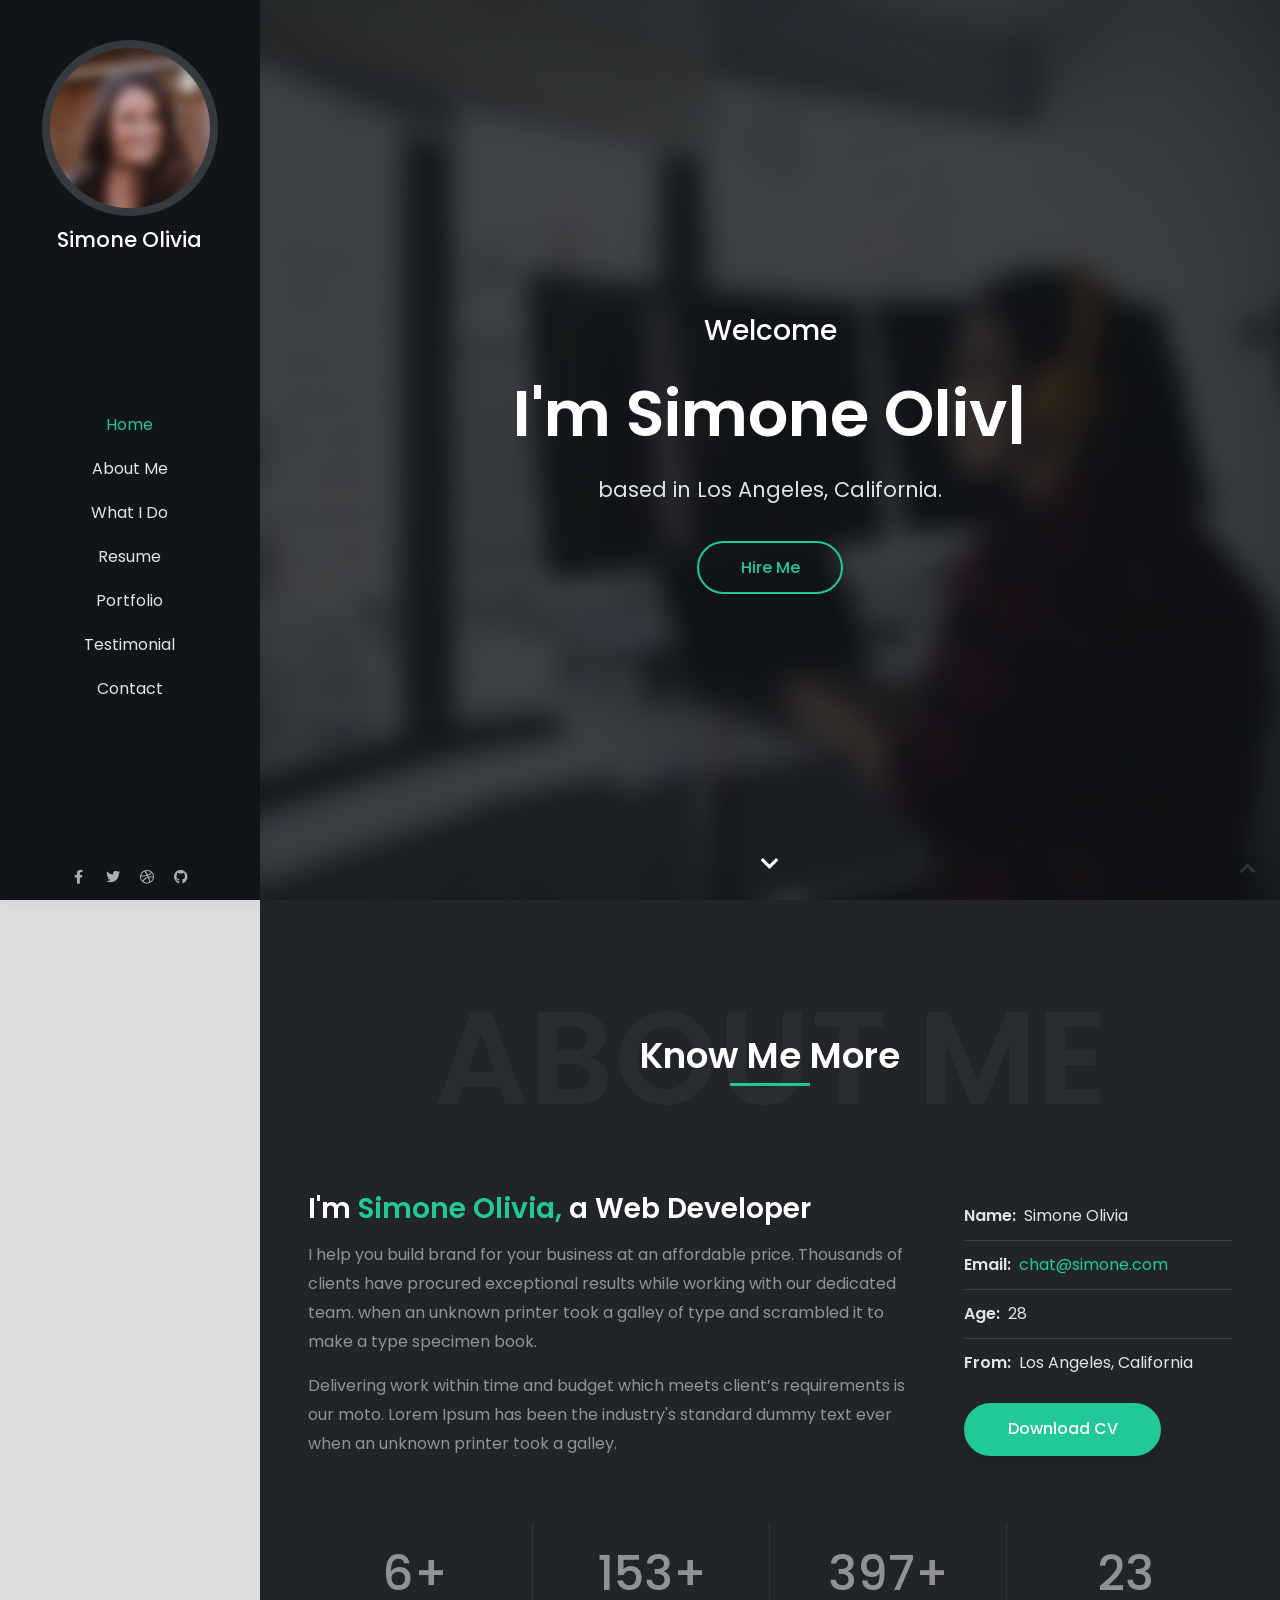
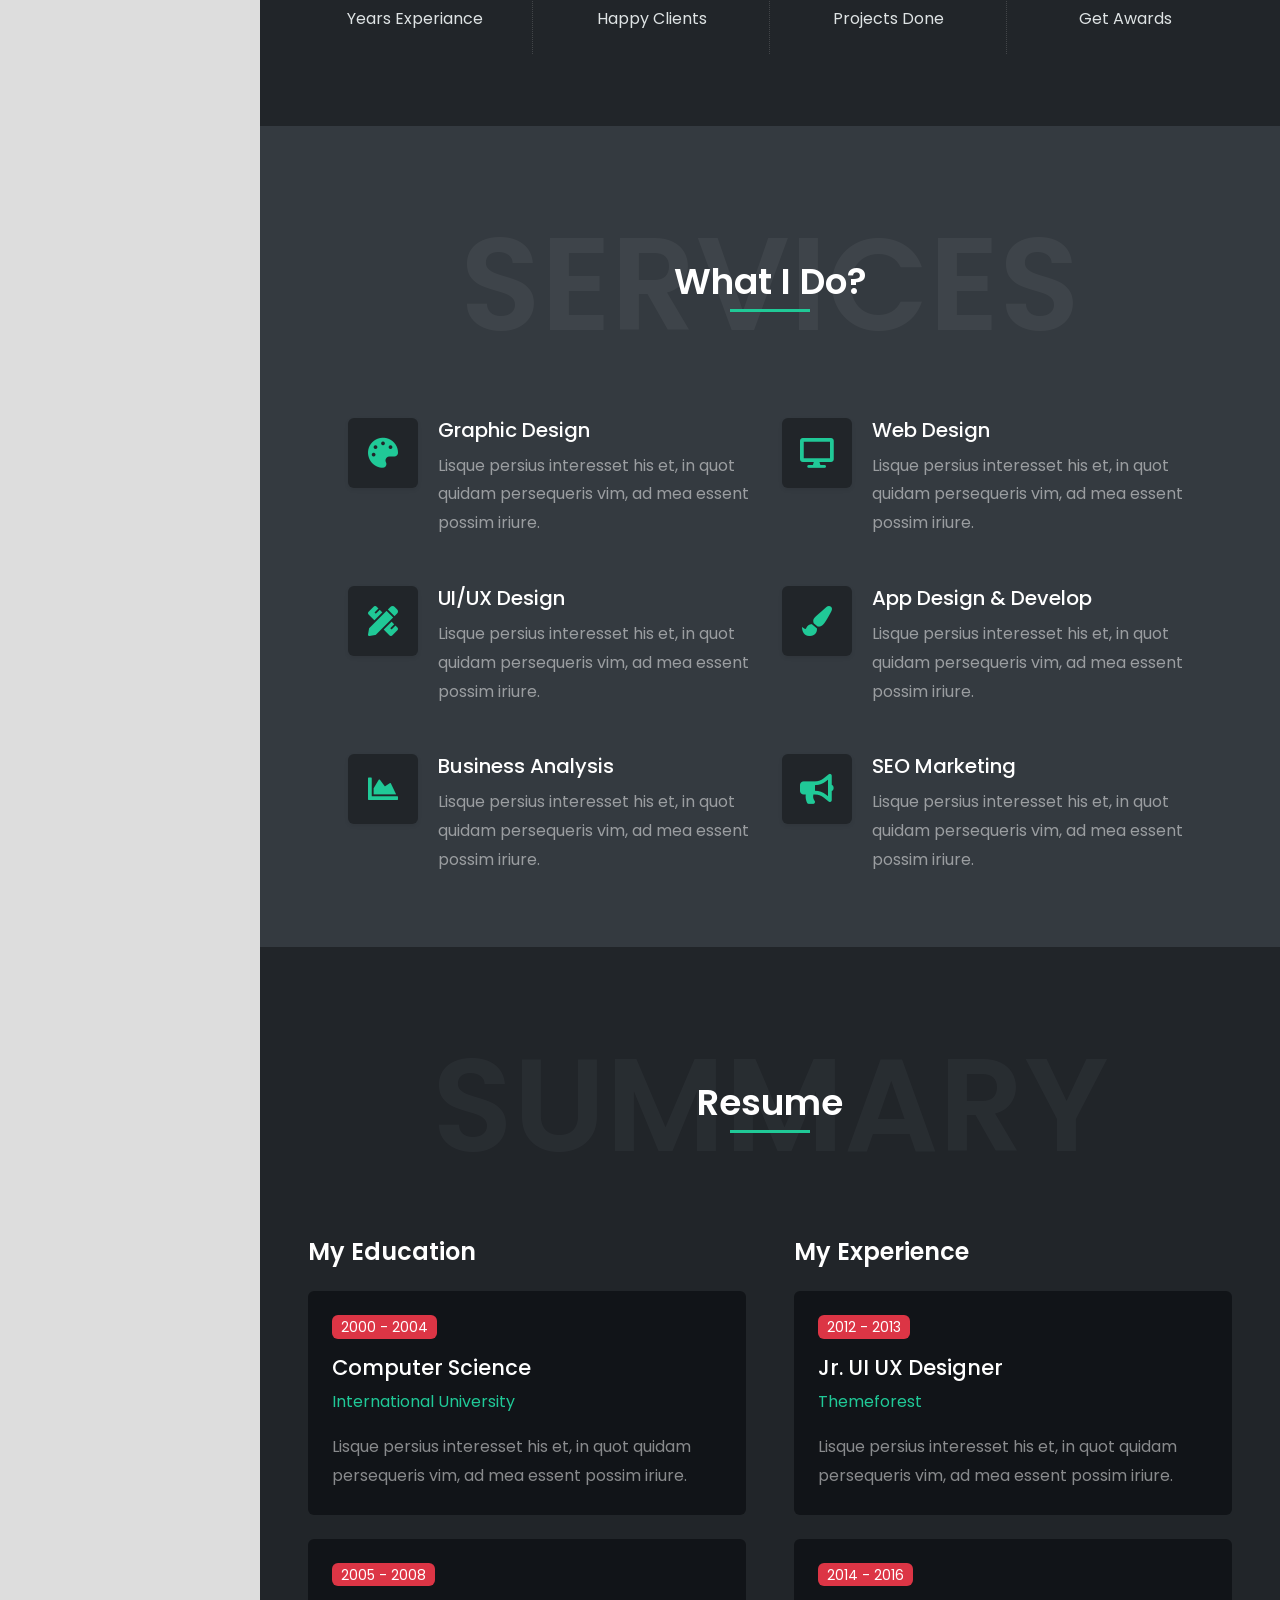
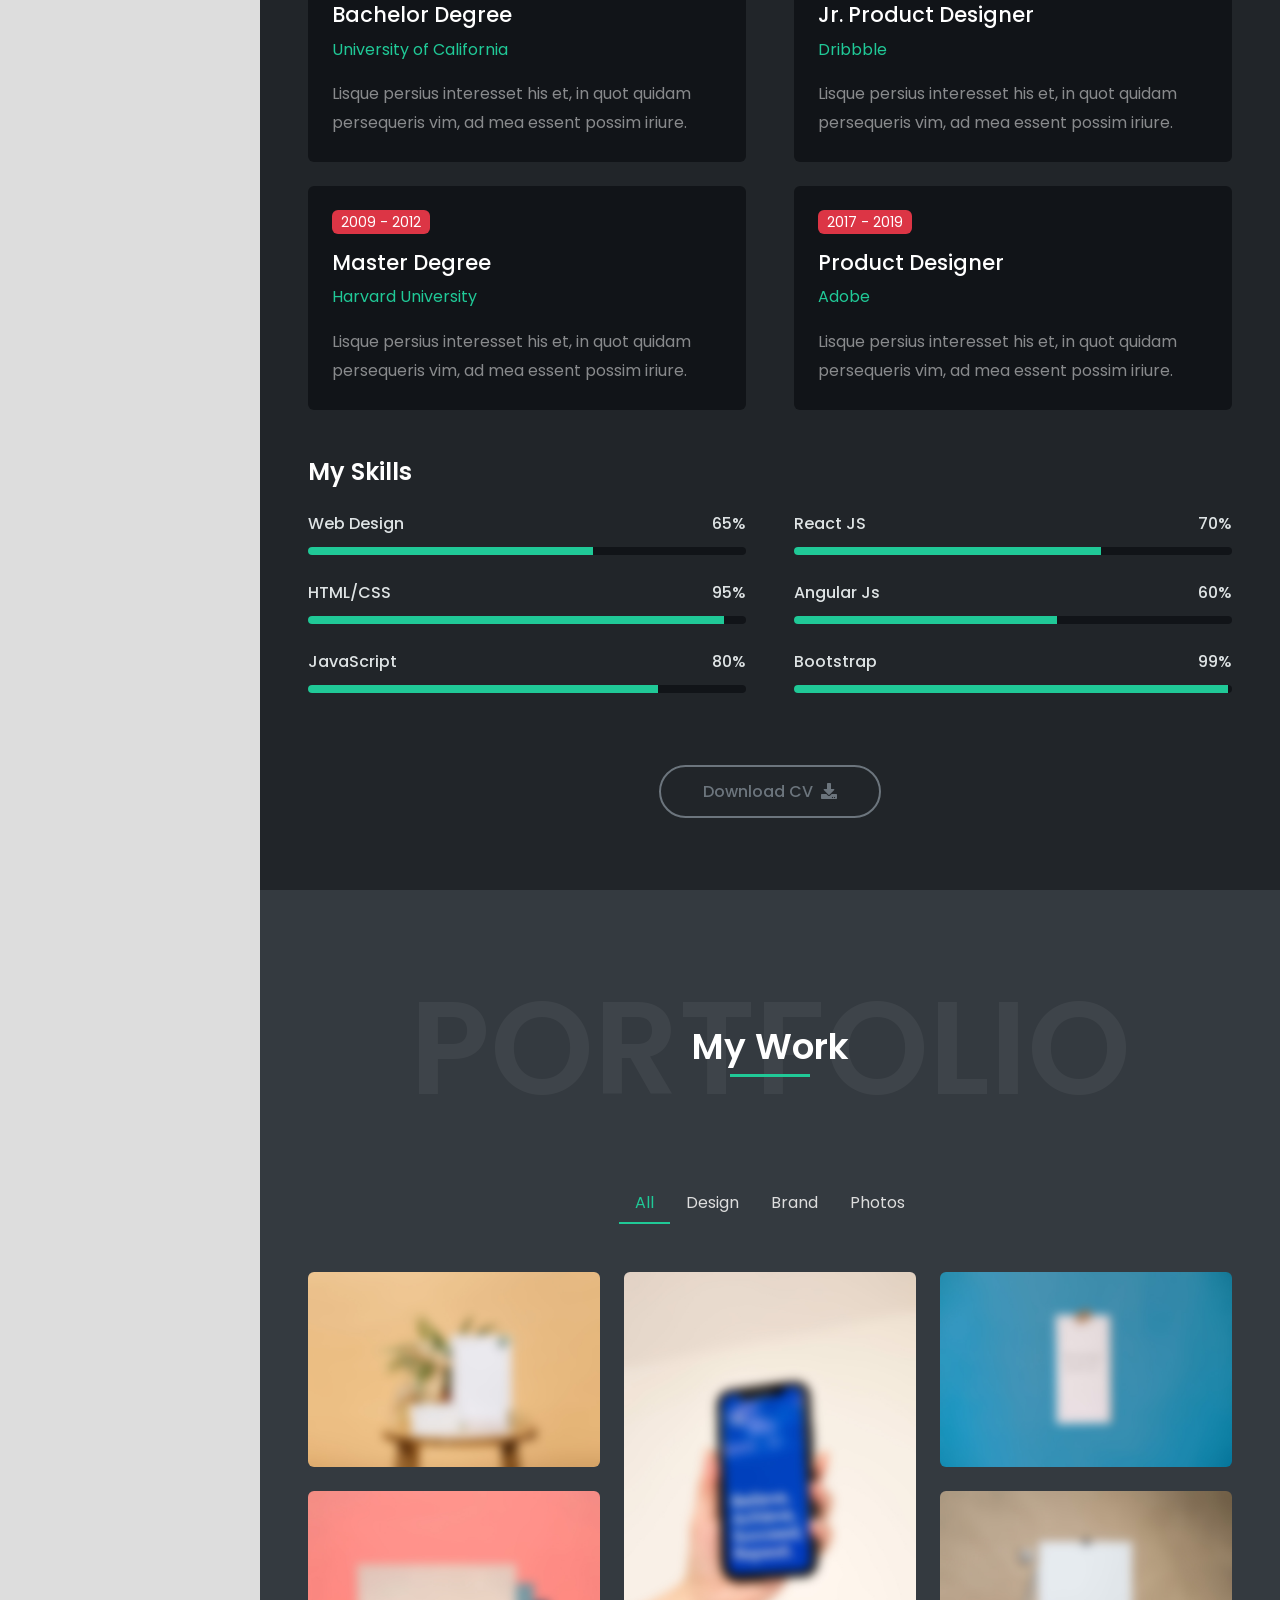
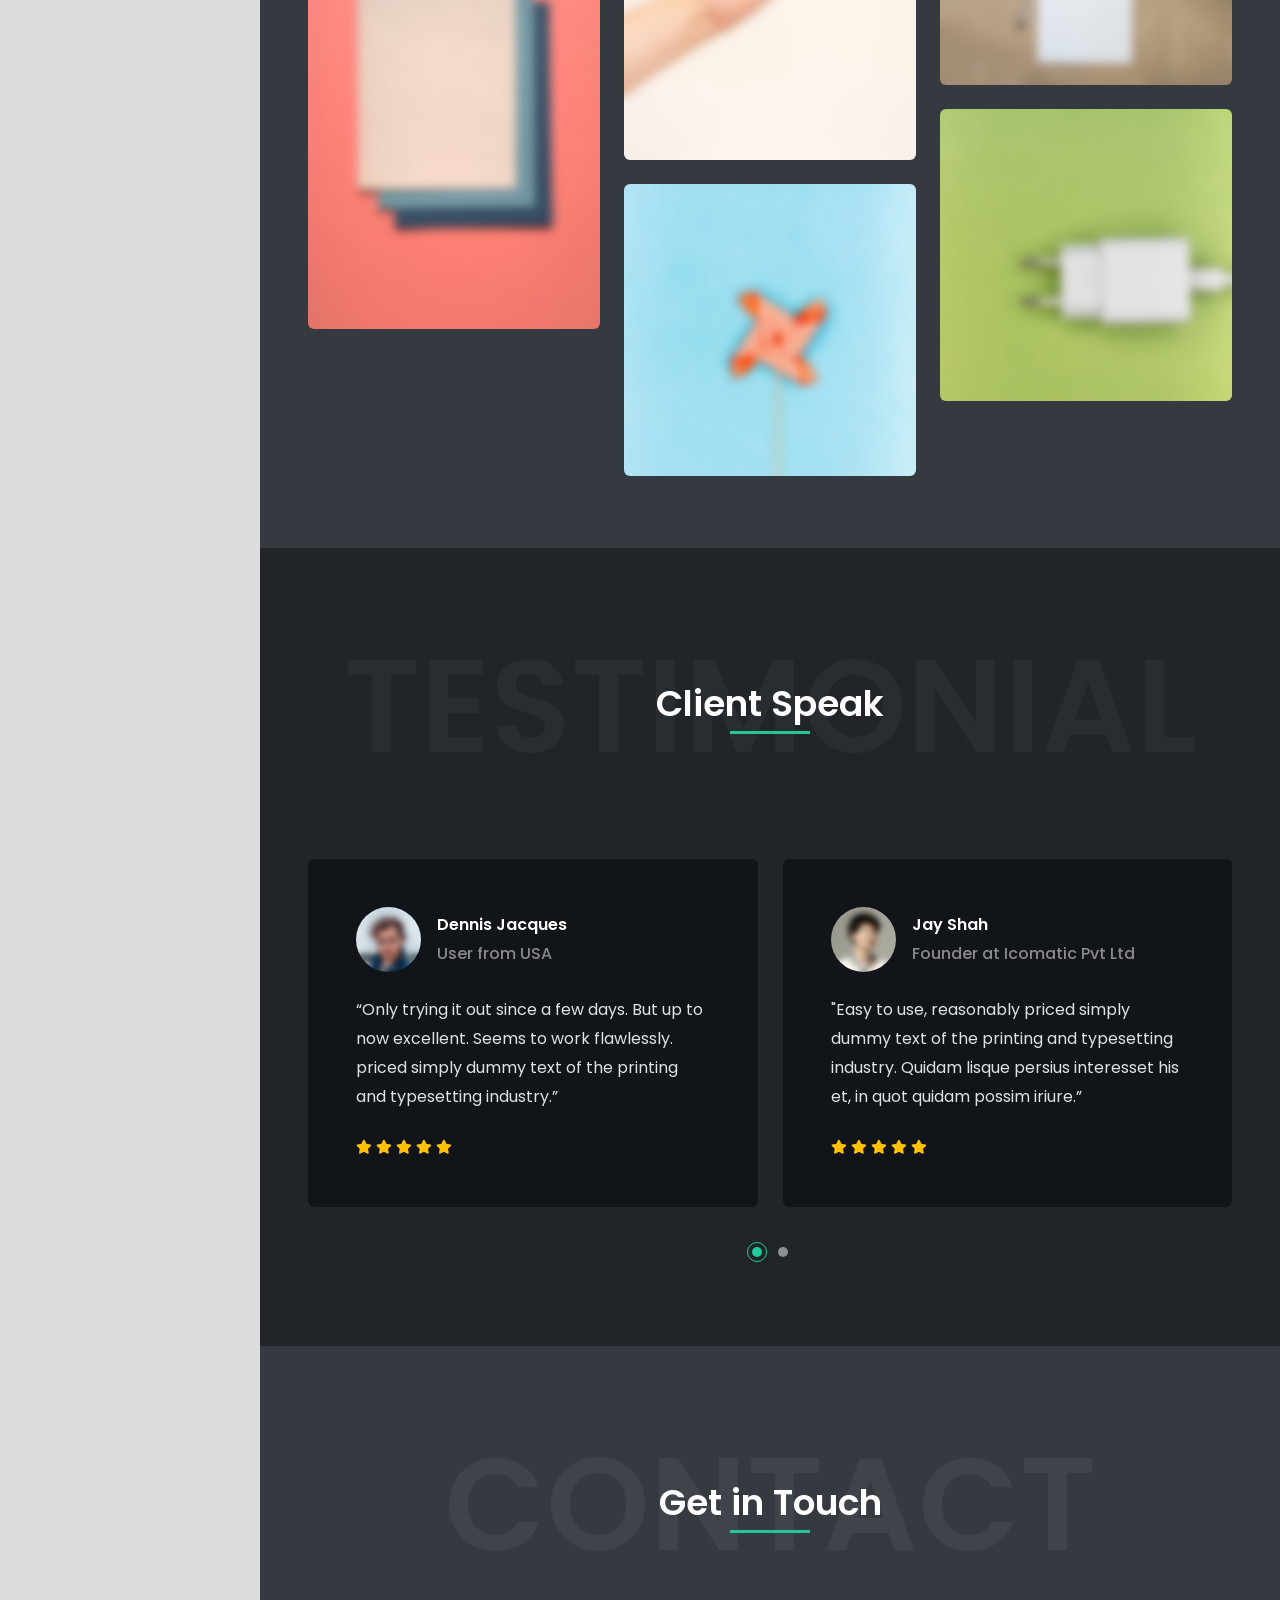
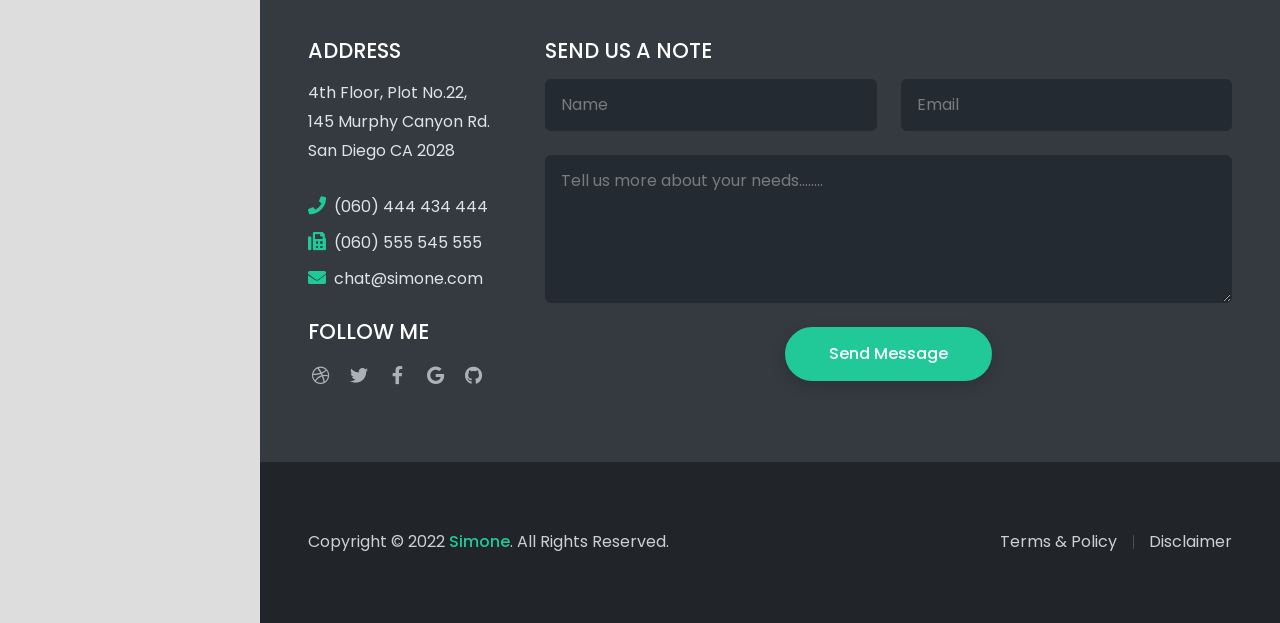
==== index-dark.html @ 9c6137fb "changed to different template" ====
<!DOCTYPE html>
<html lang="en">
<head>
<meta charset="UTF-8" />
<meta http-equiv="X-UA-Compatible" content="IE=edge">
<meta name="viewport" content="width=device-width, initial-scale=1">
<link href="images/favicon.png" rel="icon" />
<title>Simone - Personal Portfolio Template</title>
<meta name="description" content="Simone is responsive bootstrap 5 one page personal portfolio html template.">
<meta name="author" content="harnishdesign.net">

<!-- Web Fonts -->
<link href="https://fonts.googleapis.com/css2?family=Poppins:ital,wght@0,100;0,200;0,300;0,400;0,500;0,600;0,700;0,800;0,900;1,100;1,200;1,300;1,400;1,500;1,600;1,700;1,800;1,900&display=swap" rel="stylesheet">

<!-- Stylesheet
============================== -->
<!-- Bootstrap -->
<link rel="stylesheet" type="text/css" href="vendor/bootstrap/css/bootstrap.min.css" />
<!-- Font Awesome Icon -->
<link rel="stylesheet" type="text/css" href="vendor/font-awesome/css/all.min.css" />
<!-- Owl Carousel -->
<link rel="stylesheet" type="text/css" href="vendor/owl.carousel/assets/owl.carousel.min.css" />
<!-- Magnific Popup -->
<link rel="stylesheet" type="text/css" href="vendor/magnific-popup/magnific-popup.min.css" />
<!-- Custom Stylesheet -->
<link rel="stylesheet" type="text/css" href="css/stylesheet.css" />
</head>

<body class="side-header" data-bs-spy="scroll" data-bs-target="#header-nav" data-bs-offset="1">

<!-- Preloader -->
<div class="preloader preloader-dark">
  <div class="lds-ellipsis">
    <div></div>
    <div></div>
    <div></div>
    <div></div>
  </div>
</div>
<!-- Preloader End --> 

<!-- Document Wrapper   
=============================== -->
<div id="main-wrapper"> 
  <!-- Header
  ============================ -->
  <header id="header" class="sticky-top"> 
    <!-- Navbar -->
    <nav class="primary-menu navbar navbar-expand-lg navbar-dark bg-dark border-bottom-0">
      <div class="container-fluid position-relative h-100 flex-lg-column ps-3 px-lg-3 pt-lg-3 pb-lg-2"> 
        
        <!-- Logo --> 
        <a href="index.html" class="mb-lg-auto mt-lg-4">
			<span class="bg-dark-2 rounded-pill p-2 mb-lg-1 d-none d-lg-inline-block">
				<img class="img-fluid rounded-pill d-block" src="images/profile.jpg" title="I'm Simone" alt="">
			</span>
			<h1 class="text-5 text-white text-center mb-0 d-lg-block">Simone Olivia</h1>
        </a> 
        <!-- Logo End -->
        
        <div id="header-nav" class="collapse navbar-collapse w-100 my-lg-auto">
          <ul class="navbar-nav text-lg-center my-lg-auto py-lg-3">
            <li class="nav-item"><a class="nav-link smooth-scroll active" href="#home">Home</a></li>
            <li class="nav-item"><a class="nav-link smooth-scroll" href="#about">About Me</a></li>
            <li class="nav-item"><a class="nav-link smooth-scroll" href="#services">What I Do</a></li>
            <li class="nav-item"><a class="nav-link smooth-scroll" href="#resume">Resume</a></li>
            <li class="nav-item"><a class="nav-link smooth-scroll" href="#portfolio">Portfolio</a></li>
            <li class="nav-item"><a class="nav-link smooth-scroll" href="#testimonial">Testimonial</a></li>
            <li class="nav-item"><a class="nav-link smooth-scroll" href="#contact">Contact</a></li>
          </ul>
        </div>
        <ul class="social-icons social-icons-muted social-icons-sm mt-lg-auto ms-auto ms-lg-0 d-flex">
          <li class="social-icons-facebook"><a data-bs-toggle="tooltip" title="Facebook" href="http://www.facebook.com/" target="_blank"><i class="fab fa-facebook-f"></i></a></li>
          <li class="social-icons-twitter"><a data-bs-toggle="tooltip" title="Twitter" href="http://www.twitter.com/" target="_blank"><i class="fab fa-twitter"></i></a></li>
          <li class="social-icons-dribbble"><a data-bs-toggle="tooltip" title="Dribbble" data-bs-placement="top" href="http://www.dribbble.com/" target="_blank"><i class="fab fa-dribbble"></i></a></li>
          <li class="social-icons-github"><a data-bs-toggle="tooltip" title="GitHub" data-bs-placement="top" href="http://www.google.com/" target="_blank" ><i class="fab fa-github"></i></a></li>
        </ul>
        <button class="navbar-toggler" type="button" data-bs-toggle="collapse" data-bs-target="#header-nav"><span></span><span></span><span></span></button>
      </div>
    </nav>
    <!-- Navbar End --> 
  </header>
  <!-- Header End --> 
		
  <!-- Content
  ============================================= -->
  <div id="content" role="main"> 
    
    <!-- Intro
    ============================================= -->
    <section id="home">
      <div class="hero-wrap">
        <div class="hero-mask opacity-8 bg-dark"></div>
        <div class="hero-bg parallax" style="background-image:url('images/intro-bg.jpg');"></div>
        <div class="hero-content section d-flex min-vh-100">
          <div class="container my-auto">
            <div class="row">
              <div class="col-12 text-center">
                <div class="typed-strings">
                  <p>I'm Simone Olivia</p>
                  <p>I'm a Freelancer.</p>
                  <p>I'm a Photographer.</p>
                  <p>I'm a Designer.</p>
                </div>
                <p class="text-7 fw-500 text-white mb-2 mb-md-3">Welcome</p>
                <h2 class="text-16 fw-600 text-white mb-2 mb-md-3"><span class="typed"></span></h2>
                <p class="text-5 text-light mb-4">based in Los Angeles, California.</p>
				<a href="#contact" class="btn btn-outline-primary rounded-pill shadow-none smooth-scroll mt-2">Hire Me</a>
              </div>
            </div>
          </div>
          <a href="#about" class="scroll-down-arrow text-white smooth-scroll"><span class="animated"><i class="fa fa-chevron-down"></i></span></a> </div>
      </div>
    </section>
    <!-- Intro end --> 
    
    <!-- About
    ============================================= -->
    <section id="about" class="section bg-dark-1">
      <div class="container px-lg-5"> 
        <!-- Heading -->
        <div class="position-relative d-flex text-center mb-5">
          <h2 class="text-24 text-muted opacity-1 text-uppercase fw-600 w-100 mb-0">About Me</h2>
          <p class="text-9 text-white fw-600 position-absolute w-100 align-self-center lh-base mb-0">Know Me More<span class="heading-separator-line border-bottom border-3 border-primary d-block mx-auto"></span> </p>
        </div>
        <!-- Heading end-->
        
        <div class="row gy-5">
          <div class="col-lg-7 col-xl-8 text-center text-lg-start">
            <h2 class="text-7 text-white fw-600 mb-3">I'm <span class="text-primary">Simone Olivia,</span> a Web Developer</h2>
            <p class="text-white-50">I help you build brand for your business at an affordable price. Thousands of clients have procured exceptional results while working with our dedicated team. when an unknown printer took a galley of type and scrambled it to make a type specimen book.</p>
            <p class="text-white-50">Delivering work within time and budget which meets client’s requirements is our moto. Lorem Ipsum has been the industry's standard dummy text ever when an unknown printer took a galley.</p>
          </div>
          <div class="col-lg-5 col-xl-4">
            <div class="ps-lg-4">
              <ul class="list-style-2 list-style-light text-light">
                <li><span class="fw-600 me-2">Name:</span>Simone Olivia</li>
                <li><span class="fw-600 me-2">Email:</span><a href="mailto:chat@simone.com">chat@simone.com</a></li>
                <li><span class="fw-600 me-2">Age:</span>28</li>
                <li class="border-0"><span class="fw-600 me-2">From:</span>Los Angeles, California</li>
              </ul>
              <a href="#" class="btn btn-primary rounded-pill">Download CV</a> </div>
          </div>
        </div>
        <div class="brands-grid separator-border separator-border-light mt-5">
          <div class="row">
            <div class="col-6 col-md-3">
              <div class="featured-box text-center">
                <h4 class="text-12 text-white-50 mb-0"><span class="counter" data-from="0" data-to="10">10</span>+</h4>
                <p class="text-light mb-0">Years Experiance</p>
              </div>
            </div>
            <div class="col-6 col-md-3">
              <div class="featured-box text-center">
                <h4 class="text-12 text-white-50 mb-0"><span class="counter" data-from="0" data-to="250">250</span>+</h4>
                <p class="text-light mb-0">Happy Clients</p>
              </div>
            </div>
            <div class="col-6 col-md-3">
              <div class="featured-box text-center">
                <h4 class="text-12 text-white-50 mb-0"><span class="counter" data-from="0" data-to="650">650</span>+</h4>
                <p class="text-light mb-0">Projects Done</p>
              </div>
            </div>
            <div class="col-6 col-md-3">
              <div class="featured-box text-center">
                <h4 class="text-12 text-white-50 mb-0"><span class="counter" data-from="0" data-to="38">20</span></h4>
                <p class="text-light mb-0">Get Awards</p>
              </div>
            </div>
          </div>
        </div>
      </div>
    </section>
    <!-- About end --> 
    
    <!-- Services
    ============================================= -->
    <section id="services" class="section bg-dark-2">
      <div class="container px-lg-5"> 
        <!-- Heading -->
        <div class="position-relative d-flex text-center mb-5">
          <h2 class="text-24 text-white-50 opacity-1 text-uppercase fw-600 w-100 mb-0">Services</h2>
          <p class="text-9 text-white fw-600 position-absolute w-100 align-self-center lh-base mb-0">What I Do?<span class="heading-separator-line border-bottom border-3 border-primary d-block mx-auto"></span> </p>
        </div>
        <!-- Heading end-->
        
        <div class="row">
          <div class="col-lg-11 mx-auto">
            <div class="row">
              <div class="col-md-6">
                <div class="featured-box style-3 mb-5">
                  <div class="featured-box-icon text-primary bg-dark-1 shadow-sm rounded"> <i class="fas fa-palette"></i> </div>
                  <h3 class="text-white">Graphic Design</h3>
                  <p class="text-white-50 mb-0">Lisque persius interesset his et, in quot quidam persequeris vim, ad mea essent possim iriure.</p>
                </div>
              </div>
              <div class="col-md-6">
                <div class="featured-box style-3 mb-5">
                  <div class="featured-box-icon text-primary bg-dark-1 shadow-sm rounded"> <i class="fas fa-desktop"></i></div>
                  <h3 class="text-white">Web Design</h3>
                  <p class="text-white-50 mb-0">Lisque persius interesset his et, in quot quidam persequeris vim, ad mea essent possim iriure.</p>
                </div>
              </div>
              <div class="col-md-6">
                <div class="featured-box style-3 mb-5">
                  <div class="featured-box-icon text-primary bg-dark-1 shadow-sm rounded"> <i class="fas fa-pencil-ruler"></i> </div>
                  <h3 class="text-white">UI/UX Design</h3>
                  <p class="text-white-50 mb-0">Lisque persius interesset his et, in quot quidam persequeris vim, ad mea essent possim iriure.</p>
                </div>
              </div>
              <div class="col-md-6">
                <div class="featured-box style-3 mb-5">
                  <div class="featured-box-icon text-primary bg-dark-1 shadow-sm rounded"> <i class="fas fa-paint-brush"></i> </div>
                  <h3 class="text-white">App Design &amp; Develop</h3>
                  <p class="text-white-50 mb-0">Lisque persius interesset his et, in quot quidam persequeris vim, ad mea essent possim iriure.</p>
                </div>
              </div>
              <div class="col-md-6">
                <div class="featured-box style-3 mb-5 mb-md-0">
                  <div class="featured-box-icon text-primary bg-dark-1 shadow-sm rounded"> <i class="fas fa-chart-area"></i> </div>
                  <h3 class="text-white">Business Analysis</h3>
                  <p class="text-white-50 mb-0">Lisque persius interesset his et, in quot quidam persequeris vim, ad mea essent possim iriure.</p>
                </div>
              </div>
              <div class="col-md-6">
                <div class="featured-box style-3 mb-0">
                  <div class="featured-box-icon text-primary bg-dark-1 shadow-sm rounded"> <i class="fas fa-bullhorn"></i> </div>
                  <h3 class="text-white">SEO Marketing</h3>
                  <p class="text-white-50 mb-0">Lisque persius interesset his et, in quot quidam persequeris vim, ad mea essent possim iriure.</p>
                </div>
              </div>
            </div>
          </div>
        </div>
      </div>
    </section>
    <!-- Services end --> 
    
    <!-- Resume
    ============================================= -->
    <section id="resume" class="section bg-dark-1">
      <div class="container px-lg-5"> 
        <!-- Heading -->
        <div class="position-relative d-flex text-center mb-5">
          <h2 class="text-24 text-muted opacity-1 text-uppercase fw-600 w-100 mb-0">Summary</h2>
          <p class="text-9 text-white fw-600 position-absolute w-100 align-self-center lh-base mb-0">Resume<span class="heading-separator-line border-bottom border-3 border-primary d-block mx-auto"></span> </p>
        </div>
        <!-- Heading end-->
        
        <div class="row gx-5"> 
          <!-- My Education -->
          <div class="col-md-6">
            <h2 class="text-6 text-white fw-600 mb-4">My Education</h2>
            <div class="bg-dark rounded p-4 mb-4">
              <p class="badge bg-danger text-2 fw-400">2000 - 2004</p>
              <h3 class="text-5 text-white">Computer Science</h3>
              <p class="text-primary">International University</p>
              <p class="text-white-50 mb-0">Lisque persius interesset his et, in quot quidam persequeris vim, ad mea essent possim iriure.</p>
            </div>
            <div class="bg-dark rounded p-4 mb-4">
              <p class="badge bg-danger text-2 fw-400">2005 - 2008</p>
              <h3 class="text-5 text-white">Bachelor Degree</h3>
              <p class="text-primary">University of California</p>
              <p class="text-white-50 mb-0">Lisque persius interesset his et, in quot quidam persequeris vim, ad mea essent possim iriure.</p>
            </div>
            <div class="bg-dark rounded p-4 mb-4">
              <p class="badge bg-danger text-2 fw-400">2009 - 2012</p>
              <h3 class="text-5 text-white">Master Degree</h3>
              <p class="text-primary">Harvard University</p>
              <p class="text-white-50 mb-0">Lisque persius interesset his et, in quot quidam persequeris vim, ad mea essent possim iriure.</p>
            </div>
          </div>
          
          <!-- My Experience -->
          <div class="col-md-6">
            <h2 class="text-6 text-white fw-600 mb-4">My Experience</h2>
            <div class="bg-dark rounded p-4 mb-4">
              <p class="badge bg-danger text-2 fw-400">2012 - 2013</p>
              <h3 class="text-5 text-white">Jr. UI UX Designer</h3>
              <p class="text-primary">Themeforest</p>
              <p class="text-white-50 mb-0">Lisque persius interesset his et, in quot quidam persequeris vim, ad mea essent possim iriure.</p>
            </div>
            <div class="bg-dark rounded p-4 mb-4">
              <p class="badge bg-danger text-2 fw-400">2014 - 2016</p>
              <h3 class="text-5 text-white">Jr. Product Designer</h3>
              <p class="text-primary">Dribbble</p>
              <p class="text-white-50 mb-0">Lisque persius interesset his et, in quot quidam persequeris vim, ad mea essent possim iriure.</p>
            </div>
            <div class="bg-dark rounded p-4 mb-4">
              <p class="badge bg-danger text-2 fw-400">2017 - 2019</p>
              <h3 class="text-5 text-white">Product Designer</h3>
              <p class="text-primary">Adobe</p>
              <p class="text-white-50 mb-0">Lisque persius interesset his et, in quot quidam persequeris vim, ad mea essent possim iriure.</p>
            </div>
          </div>
        </div>
        <!-- My Skills -->
		<h2 class="text-6 text-white fw-600 mt-4 mb-4">My Skills</h2>
        <div class="row gx-5">
          <div class="col-md-6">
            <p class="text-light fw-500 text-start mb-2">Web Design <span class="float-end">65%</span></p>
            <div class="progress progress-sm bg-dark mb-4">
              <div class="progress-bar" role="progressbar" style="width: 65%" aria-valuenow="65" aria-valuemin="0" aria-valuemax="100"></div>
            </div>
            <p class="text-light fw-500 text-start mb-2">HTML/CSS <span class="float-end">95%</span></p>
            <div class="progress progress-sm bg-dark mb-4">
              <div class="progress-bar" role="progressbar" style="width: 95%" aria-valuenow="95" aria-valuemin="0" aria-valuemax="100"></div>
            </div>
            <p class="text-light fw-500 text-start mb-2">JavaScript <span class="float-end">80%</span></p>
            <div class="progress progress-sm bg-dark mb-4">
              <div class="progress-bar" role="progressbar" style="width: 80%" aria-valuenow="80" aria-valuemin="0" aria-valuemax="100"></div>
            </div>
          </div>
          <div class="col-md-6">
            <p class="text-light fw-500 text-start mb-2">React JS <span class="float-end">70%</span></p>
            <div class="progress progress-sm bg-dark mb-4">
              <div class="progress-bar" role="progressbar" style="width: 70%" aria-valuenow="70" aria-valuemin="0" aria-valuemax="100"></div>
            </div>
            <p class="text-light fw-500 text-start mb-2">Angular Js <span class="float-end">60%</span></p>
            <div class="progress progress-sm bg-dark mb-4">
              <div class="progress-bar" role="progressbar" style="width: 60%" aria-valuenow="60" aria-valuemin="0" aria-valuemax="100"></div>
            </div>
            <p class="text-light fw-500 text-start mb-2">Bootstrap <span class="float-end">99%</span></p>
            <div class="progress progress-sm bg-dark mb-4">
              <div class="progress-bar" role="progressbar" style="width: 99%" aria-valuenow="99" aria-valuemin="0" aria-valuemax="100"></div>
            </div>
          </div>
        </div>
        <div class="text-center mt-5"><a href="#" class="btn btn-outline-secondary rounded-pill shadow-none">Download CV <span class="ms-1"><i class="fas fa-download"></i></span></a></div>
      </div>
    </section>
    <!-- Resume end --> 
    
    <!-- Portfolio
    ============================================= -->
    <section id="portfolio" class="section bg-dark-2">
      <div class="container px-lg-5"> 
        <!-- Heading -->
        <div class="position-relative d-flex text-center mb-5">
          <h2 class="text-24 text-white-50 opacity-1 text-uppercase fw-600 w-100 mb-0">Portfolio</h2>
          <p class="text-9 text-white fw-600 position-absolute w-100 align-self-center lh-base mb-0">My Work<span class="heading-separator-line border-bottom border-3 border-primary d-block mx-auto"></span> </p>
        </div>
        <!-- Heading end--> 
        
        <!-- Filter Menu -->
        <ul class="portfolio-menu nav nav-tabs nav-light justify-content-center border-bottom-0 mb-5">
          <li class="nav-item"> <a data-filter="*" class="nav-link active" href="">All</a></li>
          <li class="nav-item"> <a data-filter=".design" href="" class="nav-link">Design</a></li>
          <li class="nav-item"> <a data-filter=".brand" href="" class="nav-link">Brand</a></li>
          <li class="nav-item"> <a data-filter=".photos" href="" class="nav-link">Photos</a></li>
        </ul>
        <!-- Filter Menu end -->
        <div class="portfolio popup-ajax-gallery">
          <div class="row portfolio-filter g-4">
            <div class="col-sm-6 col-lg-4 brand">
              <div class="portfolio-box rounded">
                <div class="portfolio-img rounded"> <img class="img-fluid d-block" src="images/projects/project-1.jpg" alt="">
                  <div class="portfolio-overlay"> <a class="popup-ajax stretched-link" href="ajax/portfolio-ajax-project-dark-1.html"></a>
                    <div class="portfolio-overlay-details">
                      <h5 class="text-white fw-400">Project Title</h5>
                      <span class="text-light">Category</span> </div>
                  </div>
                </div>
              </div>
            </div>
            <div class="col-sm-6 col-lg-4 design">
              <div class="portfolio-box rounded">
                <div class="portfolio-img rounded"> <img class="img-fluid d-block" src="images/projects/project-2.jpg" alt="">
                  <div class="portfolio-overlay"> <a class="popup-ajax stretched-link" href="ajax/portfolio-ajax-project-dark-2.html"></a>
                    <div class="portfolio-overlay-details">
                      <h5 class="text-white fw-400">Project Title</h5>
                      <span class="text-light">Category</span> </div>
                  </div>
                </div>
              </div>
            </div>
            <div class="col-sm-6 col-lg-4 artwork photos">
              <div class="portfolio-box rounded">
                <div class="portfolio-img rounded"> <img class="img-fluid d-block" src="images/projects/project-3.jpg" alt="">
                  <div class="portfolio-overlay"> <a class="popup-ajax stretched-link" href="ajax/portfolio-ajax-project-dark-3.html"></a>
                    <div class="portfolio-overlay-details">
                      <h5 class="text-white fw-400">Project Title</h5>
                      <span class="text-light">Category</span> </div>
                  </div>
                </div>
              </div>
            </div>
            <div class="col-sm-6 col-lg-4 artwork brand photos">
              <div class="portfolio-box rounded">
                <div class="portfolio-img rounded"> <img class="img-fluid d-block" src="images/projects/project-4.jpg" alt="">
                  <div class="portfolio-overlay"> <a class="popup-ajax stretched-link" href="ajax/portfolio-ajax-project-dark-4.html"></a>
                    <div class="portfolio-overlay-details">
                      <h5 class="text-white fw-400">Project Title</h5>
                      <span class="text-light">Category</span> </div>
                  </div>
                </div>
              </div>
            </div>
            <div class="col-sm-6 col-lg-4 design">
              <div class="portfolio-box rounded">
                <div class="portfolio-img rounded"> <img class="img-fluid d-block" src="images/projects/project-5.jpg" alt="">
                  <div class="portfolio-overlay"> <a class="popup-ajax stretched-link" href="ajax/portfolio-ajax-project-dark-5.html"></a>
                    <div class="portfolio-overlay-details">
                      <h5 class="text-white fw-400">Project Title</h5>
                      <span class="text-light">Category</span> </div>
                  </div>
                </div>
              </div>
            </div>
            <div class="col-sm-6 col-lg-4 brand">
              <div class="portfolio-box rounded">
                <div class="portfolio-img rounded"> <img class="img-fluid d-block" src="images/projects/project-6.jpg" alt="">
                  <div class="portfolio-overlay"> <a class="popup-ajax stretched-link" href="ajax/portfolio-ajax-project-dark-6.html"></a>
                    <div class="portfolio-overlay-details">
                      <h5 class="text-white fw-400">Project Title</h5>
                      <span class="text-light">Category</span> </div>
                  </div>
                </div>
              </div>
            </div>
            <div class="col-sm-6 col-lg-4 design photos">
              <div class="portfolio-box rounded">
                <div class="portfolio-img rounded"> <img class="img-fluid d-block" src="images/projects/project-7.jpg" alt="">
                  <div class="portfolio-overlay"> <a class="popup-ajax stretched-link" href="ajax/portfolio-ajax-project-dark-7.html"></a>
                    <div class="portfolio-overlay-details">
                      <h5 class="text-white fw-400">Project Title</h5>
                      <span class="text-light">Category</span> </div>
                  </div>
                </div>
              </div>
            </div>
          </div>
        </div>
      </div>
    </section>
    <!-- Portfolio end --> 
    
    <!-- Testimonial
    ============================================= -->
    <section id="testimonial" class="section bg-dark-1">
      <div class="container px-lg-5"> 
        <!-- Heading -->
        <div class="position-relative d-flex text-center mb-5">
          <h2 class="text-24 text-muted opacity-1 text-uppercase fw-600 w-100 mb-0">Testimonial</h2>
          <p class="text-9 text-white fw-600 position-absolute w-100 align-self-center lh-base mb-0">Client Speak<span class="heading-separator-line border-bottom border-3 border-primary d-block mx-auto"></span> </p>
        </div>
        <!-- Heading end-->
        
        <div class="owl-carousel owl-light owl-theme" data-loop="true" data-nav="false" data-autoplay="false" data-margin="25" data-stagepadding="0" data-slideby="1" data-items-xs="1" data-items-sm="1" data-items-md="1" data-items-lg="2">
          <div class="item">
            <div class="bg-dark rounded p-5">
              <div class="d-flex align-items-center mt-auto mb-4"> <img class="img-fluid rounded-circle d-inline-block w-auto" src="images/testimonial/client-sm-3.jpg" alt="">
                <p class="ms-3 mb-0"><strong class="d-block text-white fw-600">Dennis Jacques</strong> <span class="text-white-50 fw-500">User from USA</span></p>
              </div>
              <p class="text-light mb-4">“Only trying it out since a few days. But up to now excellent. Seems to work flawlessly. priced simply dummy text of the printing and typesetting industry.”</p>
              <span class="text-2"> <i class="fas fa-star text-warning"></i> <i class="fas fa-star text-warning"></i> <i class="fas fa-star text-warning"></i> <i class="fas fa-star text-warning"></i> <i class="fas fa-star text-warning"></i> </span> </div>
          </div>
          <div class="item">
            <div class="bg-dark rounded p-5">
              <div class="d-flex align-items-center mt-auto mb-4"> <img class="img-fluid rounded-circle d-inline-block w-auto" src="images/testimonial/client-sm-1.jpg" alt="">
                <p class="ms-3 mb-0"><strong class="d-block text-white fw-600">Jay Shah</strong> <span class="text-white-50 fw-500">Founder at Icomatic Pvt Ltd</span></p>
              </div>
              <p class="text-light mb-4">"Easy to use, reasonably priced simply dummy text of the printing and typesetting industry. Quidam lisque persius interesset his et, in quot quidam possim iriure.”</p>
              <span class="text-2"> <i class="fas fa-star text-warning"></i> <i class="fas fa-star text-warning"></i> <i class="fas fa-star text-warning"></i> <i class="fas fa-star text-warning"></i> <i class="fas fa-star text-warning"></i> </span> </div>
          </div>
          <div class="item">
            <div class="bg-dark rounded p-5">
              <div class="d-flex align-items-center mt-auto mb-4"> <img class="img-fluid rounded-circle d-inline-block w-auto" src="images/testimonial/client-sm-2.jpg" alt="">
                <p class="ms-3 mb-0"><strong class="d-block text-white fw-600">Patrick Cary</strong> <span class="text-white-50 fw-500">Freelancer from USA</span></p>
              </div>
              <p class="text-light mb-4">“I am happy Working with printing and typesetting industry. Quidam lisque persius interesset his et, in quot quidam persequeris essent possim iriure.”</p>
              <span class="text-2"> <i class="fas fa-star text-warning"></i> <i class="fas fa-star text-warning"></i> <i class="fas fa-star text-warning"></i> <i class="fas fa-star text-warning"></i> <i class="fas fa-star text-warning"></i> </span> </div>
          </div>
          <div class="item">
            <div class="bg-dark rounded p-5">
              <div class="d-flex align-items-center mt-auto mb-4"> <img class="img-fluid rounded-circle d-inline-block w-auto" src="images/testimonial/client-sm-4.jpg" alt="">
                <p class="ms-3 mb-0"><strong class="d-block text-white fw-600">Chris Tom</strong> <span class="text-white-50 fw-500">User from UK</span></p>
              </div>
              <p class="text-light mb-4">“I have used them twice now. Good rates, very efficient service and priced simply dummy text of the printing and typesetting industry quidam interesset his et. Excellent.”</p>
              <span class="text-2"> <i class="fas fa-star text-warning"></i> <i class="fas fa-star text-warning"></i> <i class="fas fa-star text-warning"></i> <i class="fas fa-star text-warning"></i> <i class="fas fa-star text-warning"></i> </span> </div>
          </div>
        </div>
      </div>
    </section>
    <!-- Testimonial end --> 
    
    <!-- Contact Me
    ============================================= -->
    <section id="contact" class="section bg-dark-2">
      <div class="container px-lg-5">
        <!-- Heading -->
        <div class="position-relative d-flex text-center mb-5">
          <h2 class="text-24 text-white-50 opacity-1 text-uppercase fw-600 w-100 mb-0">Contact</h2>
          <p class="text-9 text-white fw-600 position-absolute w-100 align-self-center lh-base mb-0">Get in Touch<span class="heading-separator-line border-bottom border-3 border-primary d-block mx-auto"></span> </p>
        </div>
        <!-- Heading end-->
        <div class="row gy-5">
          <div class="col-md-4 col-xl-3 order-1 order-md-0 text-center text-md-start">
            <h2 class="mb-3 text-5 text-white text-uppercase">Address</h2>
            <p class="text-3 text-light mb-4">4th Floor, Plot No.22,<br>
              145 Murphy Canyon Rd.<br>
              San Diego CA 2028 </p>
            <p class="text-3 text-light mb-1"><span class="text-primary text-4 me-2"><i class="fas fa-phone"></i></span>(060) 444 434 444</p>
            <p class="text-3 text-light mb-1"><span class="text-primary text-4 me-2"><i class="fas fa-fax"></i></span>(060) 555 545 555</p>
            <p class="text-3 text-light mb-4"><span class="text-primary text-4 me-2"><i class="fas fa-envelope"></i></span>chat@simone.com</p>
            <h2 class="mb-3 text-5 text-white text-uppercase">Follow Me</h2>
            <ul class="social-icons social-icons-muted justify-content-center justify-content-md-start">
              <li class="social-icons-dribbble"><a data-bs-toggle="tooltip" href="http://www.dribbble.com/harnishdesign/" target="_blank" title="Dribbble"><i class="fab fa-dribbble"></i></a></li>
              <li class="social-icons-twitter"><a data-bs-toggle="tooltip" href="https://twitter.com/harnishdesign/" target="_blank" title="Twitter"><i class="fab fa-twitter"></i></a></li>
              <li class="social-icons-facebook"><a data-bs-toggle="tooltip" href="http://www.facebook.com/harnishdesign/" target="_blank" title="Facebook"><i class="fab fa-facebook-f"></i></a></li>
              <li class="social-icons-google"><a data-bs-toggle="tooltip" href="http://www.google.com/" target="_blank" title="Google"><i class="fab fa-google"></i></a></li>
              <li class="social-icons-github"><a data-bs-toggle="tooltip" href="http://www.github.com/" target="_blank" title="GitHub"><i class="fab fa-github"></i></a></li>
            </ul>
          </div>
          <div class="col-md-8 col-xl-9 order-0 order-md-1">
            <h2 class="mb-3 text-5 text-white text-uppercase text-center text-md-start">Send us a note</h2>
			<form id="contact-form" class="form-dark" action="php/mail.php" method="post">
			  <div class="row g-4">
                <div class="col-xl-6">
                    <input name="name" type="text" class="form-control" required placeholder="Name">
                </div>
                <div class="col-xl-6">
                    <input name="email" type="email" class="form-control" required placeholder="Email">
                </div>
				<div class="col">
					<textarea name="form-message" class="form-control" rows="5" required placeholder="Tell us more about your needs........"></textarea>
				</div>
              </div>
              <p class="text-center mt-4 mb-0">
				<button id="submit-btn" class="btn btn-primary rounded-pill d-inline-flex" type="submit">Send Message</button>
              </p>
            </form>
          </div>
        </div>
      </div>
    </section>
    <!-- Contact Me end --> 
    
  </div>
  <!-- Content end --> 
  
  <!-- Footer
  ============================================= -->
  <footer id="footer" class="section footer-dark bg-dark-1">
    <div class="container px-lg-5">
      <div class="row">
        <div class="col-lg-6 text-center text-lg-start">
          <p class="mb-3 mb-lg-0">Copyright © 2022 <a href="#" class="fw-500">Simone</a>. All Rights Reserved.</p>
        </div>
        <div class="col-lg-6">
          <ul class="nav nav-separator nav-separator-light justify-content-center justify-content-lg-end">
            <li class="nav-item"> <a class="nav-link" data-bs-toggle="modal" data-bs-target="#terms-policy" href="#">Terms & Policy</a></li>
            <li class="nav-item"> <a class="nav-link" data-bs-toggle="modal" data-bs-target="#disclaimer" href="#">Disclaimer</a></li>
          </ul>
        </div>
      </div>
    </div>
  </footer>
  <!-- Footer end --> 
  
</div>
<!-- Document Wrapper end --> 

<!-- Back to Top
============================================= --> 
<a id="back-to-top" class="rounded-circle" data-bs-toggle="tooltip" title="Back to Top" href="javascript:void(0)"><i class="fa fa-chevron-up"></i></a> 

<!-- Terms & Policy Modal
================================== -->
<div id="terms-policy" class="modal fade" role="dialog" aria-hidden="true">
  <div class="modal-dialog modal-lg modal-dialog-centered" role="document">
    <div class="modal-content bg-dark-2 text-light">
      <div class="modal-header border-secondary">
        <h5 class="modal-title text-white">Terms & Policy</h5>
        <button type="button" class="btn-close btn-close-white" data-bs-dismiss="modal" aria-label="Close"></button>
      </div>
      <div class="modal-body p-4">
        <p>Simply dummy text of the printing and typesetting industry. Lorem Ipsum has been the industry's standard dummy text ever since the 1500s, when an unknown printer took a galley of type and scrambled it to make a type specimen book. It has survived not only five centuries, but also the leap into electronic typesetting, remaining essentially unchanged.</p>
        <h3 class="text-white mb-3 mt-4 mt-4">Terms of Use</h3>
        <p>It has survived not only five centuries, but also the leap into electronic typesetting, remaining essentially unchanged. Simply dummy text of the printing and typesetting industry.</p>
        <h5 class="text-white text-4 mt-4">Part I – Information Simone collects and controls</h5>
        <p>Lorem Ipsum has been the industry's standard dummy text ever since the 1500s, when an unknown printer took a galley of type and scrambled it to make a type specimen book.</p>
        <h5 class="text-white text-4 mt-4">Part II – Information that Simone processes on your behalf</h5>
        <p>Lorem Ipsum has been the industry's standard dummy text ever since the 1500s, when an unknown printer took a galley of type and scrambled it to make a type specimen book.</p>
        <h5 class="text-white text-4 mt-4">Part III – General</h5>
        <p>It has survived not only five centuries, but also the leap into electronic typesetting, remaining essentially unchanged. Lorem Ipsum has been the industry's standard dummy text ever since the 1500s, when an unknown printer took a galley of type and scrambled it to make a type specimen book.</p>
        <h3 class="text-white mb-3 mt-4">Privacy Policy</h3>
        <p>Lorem Ipsum is simply dummy text of the printing and typesetting industry. Lorem Ipsum has been the industry's standard dummy text ever since the 1500s, when an unknown printer took a galley of type and scrambled it to make a type specimen book. </p>
        <ol class="lh-lg">
          <li>Lisque persius interesset his et, in quot quidam persequeris vim, ad mea essent possim iriure.</li>
          <li>Quidam lisque persius interesset his et, Lisque persius interesset his et, in quot quidam persequeris vim, ad mea essent possim iriure.</li>
          <li>In quot quidam persequeris vim, ad mea essent possim iriure. Quidam lisque persius interesset his et.</li>
          <li>Quidam lisque persius interesset his et, Lisque persius interesset his et.</li>
          <li>Interesset his et, Lisque persius interesset his et, in quot quidam persequeris vim, ad mea essent possim iriure.</li>
          <li>Persius interesset his et, Lisque persius interesset his et, in quot quidam persequeris vim, ad mea essent possim iriure.</li>
          <li>Quot quidam persequeris vim Quidam lisque persius interesset his et, Lisque persius interesset his et, in quot quidam persequeris vim, ad mea essent possim iriure.</li>
        </ol>
      </div>
    </div>
  </div>
</div>
<!-- Terms & Policy Modal End --> 

<!-- Disclaimer Modal
================================== -->
<div id="disclaimer" class="modal fade" role="dialog" aria-hidden="true">
  <div class="modal-dialog modal-lg modal-dialog-centered" role="document">
    <div class="modal-content bg-dark-2 text-light">
      <div class="modal-header border-secondary">
        <h5 class="modal-title text-white">Copyright & Disclaimer</h5>
		<button type="button" class="btn-close btn-close-white" data-bs-dismiss="modal" aria-label="Close"></button>
      </div>
      <div class="modal-body p-4">
        <p>Simply dummy text of the printing and typesetting industry. Lorem Ipsum has been the industry's standard dummy text ever since the 1500s, when an unknown printer took a galley of type and scrambled it to make a type specimen book. </p>
        <ul class="lh-lg">
          <li>Lisque persius interesset his et, in quot quidam persequeris vim, ad mea essent possim iriure.</li>
          <li>Quidam lisque persius interesset his et, Lisque persius interesset his et, in quot quidam persequeris vim, ad mea essent possim iriure.</li>
          <li>In quot quidam persequeris vim, ad mea essent possim iriure. Quidam lisque persius interesset his et.</li>
          <li>Quidam lisque persius interesset his et, Lisque persius interesset his et.</li>
          <li>Interesset his et, Lisque persius interesset his et, in quot quidam persequeris vim, ad mea essent possim iriure.</li>
          <li>Persius interesset his et, Lisque persius interesset his et, in quot quidam persequeris vim, ad mea essent possim iriure.</li>
          <li>Quot quidam persequeris vim Quidam lisque persius interesset his et, Lisque persius interesset his et, in quot quidam persequeris vim, ad mea essent possim iriure.</li>
        </ul>
      </div>
    </div>
  </div>
</div>
<!-- Disclaimer Modal End --> 

<!-- JavaScript --> 
<script src="vendor/jquery/jquery.min.js"></script> 
<script src="vendor/bootstrap/js/bootstrap.bundle.min.js"></script> 
<!-- Easing --> 
<script src="vendor/jquery.easing/jquery.easing.min.js"></script> 
<!-- Appear --> 
<script src="vendor/jquery.appear/jquery.appear.min.js"></script> 
<!-- Images Loaded --> 
<script src="vendor/imagesloaded/imagesloaded.pkgd.min.js"></script> 
<!-- Counter --> 
<script src="vendor/jquery.countTo/jquery.countTo.min.js"></script> 
<!-- Parallax Bg --> 
<script src="vendor/parallaxie/parallaxie.min.js"></script> 
<!-- Typed --> 
<script src="vendor/typed/typed.min.js"></script> 
<!-- Owl Carousel --> 
<script src="vendor/owl.carousel/owl.carousel.min.js"></script> 
<!-- isotope Portfolio Filter --> 
<script src="vendor/isotope/isotope.pkgd.min.js"></script> 
<!-- Magnific Popup --> 
<script src="vendor/magnific-popup/jquery.magnific-popup.min.js"></script> 
<!-- Custom Script --> 
<script src="js/theme.js"></script>
</body>
</html>
---- css/stylesheet.css ----
/*===========================================================

   Template Name: Simone - Personal Portfolio Template
   Author: Harnish Design
   Template URL: http://demo.harnishdesign.net/html/simone
   Author URL: https://themeforest.net/user/harnishdesign
   File Description : Main css file of the template
	
=================================================
  Table of Contents
=================================================

	1. Basic
	2. Helpers Classes
	3. Layouts
	4. Header
		4.1 Navigation
		4.2 Secondary Nav
		4.3 Page Header
	5 Elements
		5.1 Featured Box
		5.2 Team
		5.3 Accordion & Toggle
		5.4 Nav
		5.5 Tabs
		5.6 Hero Background
		5.7 Owl Carousel
		5.8 Brands Grid
		5.9 Portfolio
		5.10 List Style
	6 Footer
		6.1 Social Icons
		6.2 Back to Top
	7 Extra

=======================================================*/
/* =================================== */
/*  1. Basic Style 
/* =================================== */
body, html {
  height: 100%;
}

@media (prefers-reduced-motion: no-preference) {
  :root {
    scroll-behavior: auto;
  }
}

body {
  background: #dddddd;
  color: #4c4d4d;
  font-family: "Poppins", sans-serif;
}

/*-------- Preloader --------*/
.preloader {
  position: fixed;
  width: 100%;
  height: 100%;
  z-index: 999999999 !important;
  background-color: #fff;
  top: 0;
  left: 0;
  right: 0;
  bottom: 0;
}

.preloader .lds-ellipsis {
  display: inline-block;
  position: absolute;
  width: 80px;
  height: 80px;
  margin-top: -40px;
  margin-left: -40px;
  top: 50%;
  left: 50%;
}

.preloader .lds-ellipsis div {
  position: absolute;
  top: 33px;
  width: 13px;
  height: 13px;
  border-radius: 50%;
  background: #000;
  animation-timing-function: cubic-bezier(0, 1, 1, 0);
}

.preloader .lds-ellipsis div:nth-child(1) {
  left: 8px;
  animation: lds-ellipsis1 0.6s infinite;
}

.preloader .lds-ellipsis div:nth-child(2) {
  left: 8px;
  animation: lds-ellipsis2 0.6s infinite;
}

.preloader .lds-ellipsis div:nth-child(3) {
  left: 32px;
  animation: lds-ellipsis2 0.6s infinite;
}

.preloader .lds-ellipsis div:nth-child(4) {
  left: 56px;
  animation: lds-ellipsis3 0.6s infinite;
}

.preloader.preloader-dark {
  background-color: #000;
}

.preloader.preloader-dark .lds-ellipsis div {
  background-color: #fff;
}

@keyframes lds-ellipsis1 {
  0% {
    transform: scale(0);
  }
  100% {
    transform: scale(1);
  }
}

@keyframes lds-ellipsis3 {
  0% {
    transform: scale(1);
  }
  100% {
    transform: scale(0);
  }
}

@keyframes lds-ellipsis2 {
  0% {
    transform: translate(0, 0);
  }
  100% {
    transform: translate(24px, 0);
  }
}

/*--- Preloader Magnific Popup ----*/
.mfp-container .preloader {
  background: transparent;
}

.mfp-container .preloader .lds-ellipsis div {
  background: #fff;
}

::selection {
  background: #20c997;
  color: #fff;
  text-shadow: none;
}

form {
  padding: 0;
  margin: 0;
  display: inline;
}

img {
  vertical-align: inherit;
}

a, a:focus {
  color: #20c997;
  text-decoration: none;
  -webkit-transition: all 0.2s ease;
  transition: all 0.2s ease;
}

a:hover, a:active {
  color: #1baa80;
  -webkit-transition: all 0.2s ease;
  transition: all 0.2s ease;
}

a:focus, a:active,
.btn.active.focus,
.btn.active:focus,
.btn.focus,
.btn:active.focus,
.btn:active:focus,
.btn:focus,
button:focus,
button:active {
  outline: none;
}

p {
  line-height: 1.8;
}

blockquote {
  border-width: 0 0 0 5px;
  border-style: solid;
  border-color: #eee;
  padding: 10px 20px;
}

html[dir="rtl"] blockquote {
  border-width: 0 5px 0 0px;
}

iframe {
  border: 0 !important;
}

h1, h2, h3, h4, h5, h6 {
  color: #252b33;
}

/* =================================== */
/*  2. Helpers Classes
/* =================================== */
/* Box Shadow */
.shadow-md {
  -webkit-box-shadow: 0px 0px 50px -35px rgba(0, 0, 0, 0.4) !important;
  box-shadow: 0px 0px 50px -35px rgba(0, 0, 0, 0.4) !important;
}

/* Border Radius */
.rounded-lg {
  border-radius: 0.6rem !important;
}

.rounded-top-0 {
  border-top-start-radius: 0px !important;
  border-top-end-radius: 0px !important;
}

.rounded-bottom-0 {
  border-bottom-start-radius: 0px !important;
  border-bottom-end-radius: 0px !important;
}

.rounded-start-0 {
  border-top-start-radius: 0px !important;
  border-bottom-start-radius: 0px !important;
}

.rounded-end-0 {
  border-top-end-radius: 0px !important;
  border-bottom-end-radius: 0px !important;
}

/* Text Size */
.text-0 {
  font-size: 11px !important;
  font-size: 0.6875rem !important;
}

.text-1 {
  font-size: 12px !important;
  font-size: 0.75rem !important;
}

.text-2 {
  font-size: 14px !important;
  font-size: 0.875rem !important;
}

.text-3 {
  font-size: 16px !important;
  font-size: 1rem !important;
}

.text-4 {
  font-size: 18px !important;
  font-size: 1.125rem !important;
}

.text-5 {
  font-size: 21px !important;
  font-size: 1.3125rem !important;
}

.text-6 {
  font-size: 24px !important;
  font-size: 1.50rem !important;
}

.text-7 {
  font-size: 28px !important;
  font-size: 1.75rem !important;
}

.text-8 {
  font-size: 32px !important;
  font-size: 2rem !important;
}

.text-9 {
  font-size: 36px !important;
  font-size: 2.25rem !important;
}

.text-10 {
  font-size: 40px !important;
  font-size: 2.50rem !important;
}

.text-11 {
  font-size: calc(1.4rem + 1.8vw) !important;
}

@media (min-width: 1200px) {
  .text-11 {
    font-size: 2.75rem !important;
  }
}

.text-12 {
  font-size: calc(1.425rem + 2.1vw) !important;
}

@media (min-width: 1200px) {
  .text-12 {
    font-size: 3rem !important;
  }
}

.text-13 {
  font-size: calc(1.45rem + 2.4vw) !important;
}

@media (min-width: 1200px) {
  .text-13 {
    font-size: 3.25rem !important;
  }
}

.text-14 {
  font-size: calc(1.475rem + 2.7vw) !important;
}

@media (min-width: 1200px) {
  .text-14 {
    font-size: 3.5rem !important;
  }
}

.text-15 {
  font-size: calc(1.5rem + 3vw) !important;
}

@media (min-width: 1200px) {
  .text-15 {
    font-size: 3.75rem !important;
  }
}

.text-16 {
  font-size: calc(1.525rem + 3.3vw) !important;
}

@media (min-width: 1200px) {
  .text-16 {
    font-size: 4rem !important;
  }
}

.text-17 {
  font-size: calc(1.575rem + 3.9vw) !important;
}

@media (min-width: 1200px) {
  .text-17 {
    font-size: 4.5rem !important;
  }
}

.text-18 {
  font-size: calc(1.625rem + 4.5vw) !important;
}

@media (min-width: 1200px) {
  .text-18 {
    font-size: 5rem !important;
  }
}

.text-19 {
  font-size: calc(1.65rem + 4.8vw) !important;
}

@media (min-width: 1200px) {
  .text-19 {
    font-size: 5.25rem !important;
  }
}

.text-20 {
  font-size: calc(1.7rem + 5.4vw) !important;
}

@media (min-width: 1200px) {
  .text-20 {
    font-size: 5.75rem !important;
  }
}

.text-21 {
  font-size: calc(1.775rem + 6.3vw) !important;
}

@media (min-width: 1200px) {
  .text-21 {
    font-size: 6.5rem !important;
  }
}

.text-22 {
  font-size: calc(1.825rem + 6.9vw) !important;
}

@media (min-width: 1200px) {
  .text-22 {
    font-size: 7rem !important;
  }
}

.text-23 {
  font-size: calc(1.9rem + 7.8vw) !important;
}

@media (min-width: 1200px) {
  .text-23 {
    font-size: 7.75rem !important;
  }
}

.text-24 {
  font-size: calc(1.95rem + 8.4vw) !important;
}

@media (min-width: 1200px) {
  .text-24 {
    font-size: 8.25rem !important;
  }
}

.text-25 {
  font-size: calc(2.025rem + 9.3vw) !important;
}

@media (min-width: 1200px) {
  .text-25 {
    font-size: 9rem !important;
  }
}

.text-11, .text-12, .text-13, .text-14, .text-15, .text-16, .text-17, .text-18, .text-19, .text-20, .text-21, .text-22, .text-23, .text-24, .text-25 {
  line-height: 1.3;
}

/* Font Weight */
.fw-100 {
  font-weight: 100 !important;
}

.fw-200 {
  font-weight: 200 !important;
}

.fw-300 {
  font-weight: 300 !important;
}

.fw-400 {
  font-weight: 400 !important;
}

.fw-500 {
  font-weight: 500 !important;
}

.fw-600 {
  font-weight: 600 !important;
}

.fw-700 {
  font-weight: 700 !important;
}

.fw-800 {
  font-weight: 800 !important;
}

.fw-900 {
  font-weight: 900 !important;
}

/* Opacity */
.opacity-0 {
  opacity: 0;
}

.opacity-1 {
  opacity: 0.1;
}

.opacity-2 {
  opacity: 0.2;
}

.opacity-3 {
  opacity: 0.3;
}

.opacity-4 {
  opacity: 0.4;
}

.opacity-5 {
  opacity: 0.5;
}

.opacity-6 {
  opacity: 0.6;
}

.opacity-7 {
  opacity: 0.7;
}

.opacity-8 {
  opacity: 0.8;
}

.opacity-9 {
  opacity: 0.9;
}

.opacity-10 {
  opacity: 1;
}

/* Background light */
.bg-light-1 {
  background-color: #e9ecef !important;
}

.bg-light-2 {
  background-color: #dee2e6 !important;
}

.bg-light-3 {
  background-color: #ced4da !important;
}

.bg-light-4 {
  background-color: #adb5bd !important;
}

/* Background Dark */
.bg-dark {
  background-color: #111418 !important;
}

.bg-dark-1 {
  background-color: #212529 !important;
}

.bg-dark-2 {
  background-color: #343a40 !important;
}

.bg-dark-3 {
  background-color: #495057 !important;
}

.bg-dark-4 {
  background-color: #6c757d !important;
}

/* Progress Bar */
.progress-sm {
  height: 0.5rem !important;
}

.progress-lg {
  height: 1.5rem !important;
}

hr {
  opacity: 0.1;
}

/* =================================== */
/*  3. Layouts
/* =================================== */
#main-wrapper {
  background: #fff;
}

.box #main-wrapper {
  max-width: 1200px;
  margin: 0 auto;
  -webkit-box-shadow: 0px 0px 10px rgba(0, 0, 0, 0.1);
  box-shadow: 0px 0px 10px rgba(0, 0, 0, 0.1);
}

.section {
  position: relative;
  padding: 4.5rem 0;
  overflow: hidden;
}

@media (max-width: 575.98px) {
  .section {
    padding: 3.5rem 0;
  }
}

/*== Scroll Down Arrow ==*/
.scroll-down-arrow {
  position: absolute;
  z-index: 3;
  bottom: 20px;
  left: 50%;
  margin-left: -16px;
  width: 32px;
  height: 32px;
  line-height: 32px;
  font-size: 20px;
  text-align: center;
  color: #fff;
}

.scroll-down-arrow .animated {
  position: relative;
  animation: fadeInDown 1.5s infinite;
  -webkit-animation: fadeInDown 1.5s infinite;
  -moz-animation: fadeInDown 1.5s infinite;
  -o-animation: fadeInDown 1.5s infinite;
}

@keyframes fadeInDown {
  0% {
    top: -25px;
    opacity: 0;
  }
  100% {
    top: 10px;
    opacity: 1;
  }
}

/*== Heading Separator Line ==*/
.heading-separator-line {
  width: 80px;
}

/* =================================== */
/*  4. Header
/* =================================== */
#header {
  -webkit-transition: all 0.5s ease;
  transition: all 0.5s ease;
}

#header .navbar {
  padding: 0px;
}

#header .logo {
  -webkit-box-align: center;
  -ms-flex-align: center;
  align-items: center;
  display: -webkit-box;
  display: -ms-flexbox;
  display: flex;
  -ms-flex-item-align: stretch;
  align-self: stretch;
}

/*=== 4.1 Navigation ===*/
.primary-menu {
  display: -webkit-box !important;
  display: -ms-flexbox !important;
  display: flex !important;
  height: auto !important;
  -webkit-box-ordinal-group: 0;
  -ms-flex-item-align: stretch;
  align-self: stretch;
  background: #fff;
  border-bottom: 1px solid #efefef;
  position: absolute;
  z-index: 999;
  top: 0;
  left: 0;
  width: 100%;
}

.primary-menu.bg-transparent {
  box-shadow: none;
  border-bottom: 1px solid rgba(250, 250, 250, 0.3);
}

.primary-menu.sticky-on {
  position: fixed;
  top: 0;
  width: 100%;
  z-index: 1020;
  left: 0;
  -webkit-box-shadow: 0px 0px 10px rgba(0, 0, 0, 0.05);
  box-shadow: 0px 0px 10px rgba(0, 0, 0, 0.05);
  -webkit-animation: slide-down 0.7s;
  -moz-animation: slide-down 0.7s;
  animation: slide-down 0.7s;
}

@-webkit-keyframes slide-down {
  0% {
    opacity: 0;
    transform: translateY(-100%);
  }
  100% {
    opacity: 1;
    transform: translateY(0);
  }
}

@-moz-keyframes slide-down {
  0% {
    opacity: 0;
    transform: translateY(-100%);
  }
  100% {
    opacity: 1;
    transform: translateY(0);
  }
}

@keyframes slide-down {
  0% {
    opacity: 0;
    transform: translateY(-100%);
  }
  100% {
    opacity: 1;
    transform: translateY(0);
  }
}

.primary-menu.sticky-on .none-on-sticky {
  display: none !important;
}

.primary-menu ul.navbar-nav > li {
  display: -webkit-box;
  display: -ms-flexbox;
  display: flex;
  height: 100%;
}

.primary-menu ul.navbar-nav > li + li {
  margin-left: 2px;
}

.primary-menu ul.navbar-nav > li a {
  display: -webkit-box;
  display: -ms-flexbox;
  display: flex;
  -webkit-box-align: center;
  -ms-flex-align: center;
  align-items: center;
}

.primary-menu ul.navbar-nav > li > a:not(.btn) {
  height: 70px;
  padding: 0px 0.85em;
  color: #252b33;
  -webkit-transition: all 0.2s ease;
  transition: all 0.2s ease;
  position: relative;
  position: relative;
}

.primary-menu ul.navbar-nav > li:hover > a:not(.btn), .primary-menu ul.navbar-nav > li > a.active:not(.btn) {
  color: #20c997;
  -webkit-transition: all 0.2s ease;
  transition: all 0.2s ease;
}

.primary-menu ul.navbar-nav > li a.btn {
  padding: 0.4rem 1.4rem;
}

.primary-menu ul.navbar-nav > li.dropdown .dropdown-menu li > a:not(.btn) {
  padding: 8px 0px;
  background-color: transparent;
  color: #777;
  -webkit-transition: all 0.2s ease;
  transition: all 0.2s ease;
}

.primary-menu ul.navbar-nav > li.dropdown .dropdown-menu li:hover > a:not(.btn) {
  color: #20c997;
  -webkit-transition: all 0.2s ease;
  transition: all 0.2s ease;
}

.primary-menu ul.navbar-nav > li.dropdown .dropdown-menu {
  -webkit-box-shadow: 0px 0px 12px rgba(0, 0, 0, 0.176);
  box-shadow: 0px 0px 12px rgba(0, 0, 0, 0.176);
  border: 0px none;
  padding: 10px 15px;
  min-width: 230px;
  margin: 0;
  font-size: 14px;
  font-size: 0.875rem;
  z-index: 1021;
}

.primary-menu .dropdown-menu-right {
  left: auto !important;
  right: 100% !important;
}

.primary-menu .dropdown-toggle:after {
  content: none;
}

.primary-menu.navbar-line-under-text ul.navbar-nav > li > a:not(.btn):after {
  position: absolute;
  content: "";
  height: 2px;
  width: 0;
  left: 50%;
  right: 0;
  bottom: 14px;
  background-color: transparent;
  color: #fff;
  border-bottom: 2px solid #20c997;
  -webkit-transition: all 0.3s ease-in-out;
  transition: all 0.3s ease-in-out;
  transform: translate(-50%, 0) translateZ(0);
  -webkit-transform: translate(-50%, 0) translateZ(0);
}

.primary-menu.navbar-line-under-text ul.navbar-nav > li > a:hover:not(.logo):after, .primary-menu.navbar-line-under-text ul.navbar-nav > li > a.active:after {
  width: calc(100% - 0.99em);
}

/*== Side Header ==*/
.side-header #main-wrapper {
  margin-left: 260px;
}

.side-header #header {
  border: none;
}

.side-header .primary-menu {
  position: fixed;
  left: 0;
  top: 0;
  width: 260px;
  height: 100% !important;
  background: #fff;
  border-right: 1px solid rgba(0, 0, 0, 0.07);
  -webkit-box-shadow: 0 0 15px rgba(0, 0, 0, 0.065);
  box-shadow: 0 0 15px rgba(0, 0, 0, 0.065);
  z-index: 2;
  overflow: hidden;
  overflow-y: auto;
}

.side-header .navbar-collapse .navbar-nav {
  flex-direction: column;
  width: 100%;
}

.side-header ul.navbar-nav li {
  display: block;
}

.side-header ul.navbar-nav li a:not(.btn) {
  display: block;
  height: auto;
}

.side-header ul.navbar-nav li + li {
  margin-left: 0px;
}

.side-header ul.navbar-nav li > a:hover:after, .side-header ul.navbar-nav li > a.active:after {
  content: none;
  width: 0px;
}

.side-header ul.navbar-nav > li > a:not(.btn) {
  height: auto;
  padding: 10px 0;
  position: relative;
}

.side-header.side-header-right #main-wrapper {
  margin-right: 260px;
  margin-left: auto;
}

.side-header.side-header-right .primary-menu {
  left: auto;
  right: 0;
}

html[dir="rtl"] .side-header #main-wrapper {
  margin-right: 260px;
  margin-left: auto;
}

html[dir="rtl"] .side-header .primary-menu {
  left: auto;
  right: 0;
}

html[dir="rtl"] .side-header.side-header-right #main-wrapper {
  margin-left: 260px;
  margin-right: auto;
}

html[dir="rtl"] .side-header.side-header-right .primary-menu {
  right: auto;
  left: 0;
}

@media (max-width: 991.98px) {
  .side-header #main-wrapper {
    margin-left: auto;
  }
  .side-header .primary-menu {
    width: 100%;
    height: auto !important;
    overflow: visible;
  }
  .side-header.side-header-right #main-wrapper {
    margin-right: auto;
  }
  html[dir="rtl"] .side-header #main-wrapper {
    margin-right: auto;
  }
  html[dir="rtl"] .side-header.side-header-right #main-wrapper {
    margin-left: auto;
  }
}

/*== Color Schemes ==*/
.primary-menu.navbar-dark .navbar-toggler span {
  background: #fff;
}

.primary-menu.navbar-dark .navbar-nav > li > a:not(.btn) {
  color: rgba(250, 250, 250, 0.9);
}

.primary-menu.navbar-dark.navbar-line-under-text .navbar-nav > li > a:not(.logo):after, .primary-menu.navbar-dark.navbar-line-under-text .navbar-nav > li > a.active:after {
  border-color: rgba(250, 250, 250, 0.6);
}

.sticky-on.bg-transparent:not(.navbar-dark), .sticky-top .sticky-on-top.bg-transparent:not(.navbar-dark) {
  background-color: #fff !important;
  border-bottom: 1px solid #efefef !important;
}

.sticky-on.navbar-dark.bg-transparent, .sticky-top .sticky-on-top.navbar-dark.bg-transparent {
  background-color: #111 !important;
  -webkit-box-shadow: 0px 0px 10px rgba(250, 250, 250, 0.03);
  box-shadow: 0px 0px 10px rgba(250, 250, 250, 0.03);
  border-bottom: none !important;
}

/* Hamburger Menu Button */
.navbar-toggler {
  width: 25px;
  height: 30px;
  padding: 10px;
  margin: 18px 15px;
  position: relative;
  border: none;
  -webkit-transform: rotate(0deg);
  transform: rotate(0deg);
  -webkit-transition: 0.5s ease-in-out;
  transition: 0.5s ease-in-out;
  cursor: pointer;
  display: block;
}

.navbar-toggler span {
  display: block;
  position: absolute;
  height: 2px;
  width: 100%;
  background: #3c3636;
  border-radius: 2px;
  opacity: 1;
  left: 0;
  -webkit-transform: rotate(0deg);
  transform: rotate(0deg);
  -webkit-transition: 0.25s ease-in-out;
  transition: 0.25s ease-in-out;
}

.navbar-toggler span:nth-child(1) {
  top: 7px;
  -webkit-transform-origin: left center;
  -moz-transform-origin: left center;
  -o-transform-origin: left center;
  transform-origin: left center;
}

.navbar-toggler span:nth-child(2) {
  top: 14px;
  -webkit-transform-origin: left center;
  -moz-transform-origin: left center;
  -o-transform-origin: left center;
  transform-origin: left center;
}

.navbar-toggler span:nth-child(3) {
  top: 21px;
  -webkit-transform-origin: left center;
  -moz-transform-origin: left center;
  -o-transform-origin: left center;
  transform-origin: left center;
}

.navbar-toggler.show span:nth-child(1) {
  top: 3px;
  left: 3px;
  -webkit-transform: rotate(45deg);
  transform: rotate(45deg);
}

.navbar-toggler.show span:nth-child(2) {
  width: 0%;
  opacity: 0;
}

.navbar-toggler.show span:nth-child(3) {
  top: 21px;
  left: 3px;
  -webkit-transform: rotate(-45deg);
  transform: rotate(-45deg);
}

.navbar-toggler:focus {
  box-shadow: none;
}

.navbar-accordion {
  position: initial;
}

.navbar-expand-none .navbar-collapse {
  position: absolute;
  top: 99%;
  right: 0;
  left: 0;
  background: #fff;
  margin-top: 0px;
  z-index: 1000;
  -webkit-box-shadow: 0px 0px 15px rgba(0, 0, 0, 0.1);
  box-shadow: 0px 0px 15px rgba(0, 0, 0, 0.1);
}

.navbar-expand-none .navbar-collapse .navbar-nav {
  overflow: hidden;
  overflow-y: auto;
  max-height: 65vh;
  padding: 15px;
}

.navbar-expand-none ul.navbar-nav li {
  display: block;
  border-bottom: 1px solid #eee;
  margin: 0;
  padding: 0;
}

.navbar-expand-none ul.navbar-nav li:last-child {
  border: none;
}

.navbar-expand-none ul.navbar-nav li + li {
  margin-left: 0px;
}

.navbar-expand-none ul.navbar-nav li.dropdown > .dropdown-toggle > .arrow.show:after {
  -webkit-transform: translate(-50%, -50%) rotate(-45deg);
  transform: translate(-50%, -50%) rotate(-45deg);
  -webkit-transition: all 0.2s ease;
  transition: all 0.2s ease;
}

.navbar-expand-none ul.navbar-nav li > a:hover:after, .navbar-expand-none ul.navbar-nav li > a.active:after {
  content: none !important;
  width: 0px !important;
}

.navbar-expand-none ul.navbar-nav > li > a:not(.btn) {
  height: auto;
  padding: 8px 0;
  position: relative;
}

.navbar-expand-none ul.navbar-nav > li.dropdown .dropdown-menu li > a:not(.btn) {
  padding: 8px 0;
  position: relative;
}

.navbar-expand-none ul.navbar-nav > li.dropdown:hover > a:after {
  content: none;
}

.navbar-expand-none ul.navbar-nav > li.dropdown .dropdown-toggle .arrow:after {
  -webkit-transform: translate(-50%, -50%) rotate(134deg);
  transform: translate(-50%, -50%) rotate(134deg);
  -webkit-transition: all 0.2s ease;
  transition: all 0.2s ease;
}

.navbar-expand-none ul.navbar-nav > li.dropdown .dropdown-menu {
  margin: 0;
  -webkit-box-shadow: none;
  box-shadow: none;
  border: none;
  padding: 0px 0px 0px 15px;
}

.navbar-expand-none ul.navbar-nav > li.dropdown .dropdown-menu .dropdown-menu {
  margin: 0;
}

.navbar-expand-none.navbar-dark .navbar-collapse {
  background: rgba(0, 0, 0, 0.95);
}

.navbar-expand-none.navbar-dark .navbar-collapse ul.navbar-nav li {
  border-color: rgba(250, 250, 250, 0.15);
}

@media (max-width: 575.98px) {
  .navbar-expand-sm .navbar-collapse {
    position: absolute;
    top: 99%;
    right: 0;
    left: 0;
    background: #fff;
    margin-top: 0px;
    z-index: 1000;
    -webkit-box-shadow: 0px 0px 15px rgba(0, 0, 0, 0.1);
    box-shadow: 0px 0px 15px rgba(0, 0, 0, 0.1);
  }
  .navbar-expand-sm .navbar-collapse .navbar-nav {
    overflow: hidden;
    overflow-y: auto;
    max-height: 65vh;
    padding: 15px;
  }
  .navbar-expand-sm ul.navbar-nav li {
    display: block;
    border-bottom: 1px solid #eee;
    margin: 0;
    padding: 0;
  }
  .navbar-expand-sm ul.navbar-nav li:last-child {
    border: none;
  }
  .navbar-expand-sm ul.navbar-nav li + li {
    margin-left: 0px;
  }
  .navbar-expand-sm ul.navbar-nav li.dropdown > .dropdown-toggle > .arrow.show:after {
    -webkit-transform: translate(-50%, -50%) rotate(-45deg);
    transform: translate(-50%, -50%) rotate(-45deg);
    -webkit-transition: all 0.2s ease;
    transition: all 0.2s ease;
  }
  .navbar-expand-sm ul.navbar-nav li > a:hover:after, .navbar-expand-sm ul.navbar-nav li > a.active:after {
    content: none !important;
    width: 0px !important;
  }
  .navbar-expand-sm ul.navbar-nav > li > a:not(.btn) {
    height: auto;
    padding: 8px 0;
    position: relative;
  }
  .navbar-expand-sm ul.navbar-nav > li.dropdown .dropdown-menu li > a:not(.btn) {
    padding: 8px 0;
    position: relative;
  }
  .navbar-expand-sm ul.navbar-nav > li.dropdown:hover > a:after {
    content: none;
  }
  .navbar-expand-sm ul.navbar-nav > li.dropdown .dropdown-toggle .arrow:after {
    -webkit-transform: translate(-50%, -50%) rotate(134deg);
    transform: translate(-50%, -50%) rotate(134deg);
    -webkit-transition: all 0.2s ease;
    transition: all 0.2s ease;
  }
  .navbar-expand-sm ul.navbar-nav > li.dropdown .dropdown-menu {
    margin: 0;
    -webkit-box-shadow: none;
    box-shadow: none;
    border: none;
    padding: 0px 0px 0px 15px;
  }
  .navbar-expand-sm ul.navbar-nav > li.dropdown .dropdown-menu .dropdown-menu {
    margin: 0;
  }
  .navbar-expand-sm.navbar-dark .navbar-collapse {
    background: rgba(0, 0, 0, 0.95);
  }
  .navbar-expand-sm.navbar-dark .navbar-collapse ul.navbar-nav li {
    border-color: rgba(250, 250, 250, 0.15);
  }
}

@media (max-width: 767.98px) {
  .navbar-expand-md .navbar-collapse {
    position: absolute;
    top: 99%;
    right: 0;
    left: 0;
    background: #fff;
    margin-top: 0px;
    z-index: 1000;
    -webkit-box-shadow: 0px 0px 15px rgba(0, 0, 0, 0.1);
    box-shadow: 0px 0px 15px rgba(0, 0, 0, 0.1);
  }
  .navbar-expand-md .navbar-collapse .navbar-nav {
    overflow: hidden;
    overflow-y: auto;
    max-height: 65vh;
    padding: 15px;
  }
  .navbar-expand-md ul.navbar-nav li {
    display: block;
    border-bottom: 1px solid #eee;
    margin: 0;
    padding: 0;
  }
  .navbar-expand-md ul.navbar-nav li:last-child {
    border: none;
  }
  .navbar-expand-md ul.navbar-nav li + li {
    margin-left: 0px;
  }
  .navbar-expand-md ul.navbar-nav li.dropdown > .dropdown-toggle > .arrow.show:after {
    -webkit-transform: translate(-50%, -50%) rotate(-45deg);
    transform: translate(-50%, -50%) rotate(-45deg);
    -webkit-transition: all 0.2s ease;
    transition: all 0.2s ease;
  }
  .navbar-expand-md ul.navbar-nav li > a:hover:after, .navbar-expand-md ul.navbar-nav li > a.active:after {
    content: none !important;
    width: 0px !important;
  }
  .navbar-expand-md ul.navbar-nav > li > a:not(.btn) {
    height: auto;
    padding: 8px 0;
    position: relative;
  }
  .navbar-expand-md ul.navbar-nav > li.dropdown .dropdown-menu li > a:not(.btn) {
    padding: 8px 0;
    position: relative;
  }
  .navbar-expand-md ul.navbar-nav > li.dropdown:hover > a:after {
    content: none;
  }
  .navbar-expand-md ul.navbar-nav > li.dropdown .dropdown-toggle .arrow:after {
    -webkit-transform: translate(-50%, -50%) rotate(134deg);
    transform: translate(-50%, -50%) rotate(134deg);
    -webkit-transition: all 0.2s ease;
    transition: all 0.2s ease;
  }
  .navbar-expand-md ul.navbar-nav > li.dropdown .dropdown-menu {
    margin: 0;
    -webkit-box-shadow: none;
    box-shadow: none;
    border: none;
    padding: 0px 0px 0px 15px;
  }
  .navbar-expand-md ul.navbar-nav > li.dropdown .dropdown-menu .dropdown-menu {
    margin: 0;
  }
  .navbar-expand-md.navbar-dark .navbar-collapse {
    background: rgba(0, 0, 0, 0.95);
  }
  .navbar-expand-md.navbar-dark .navbar-collapse ul.navbar-nav li {
    border-color: rgba(250, 250, 250, 0.15);
  }
}

@media (max-width: 991.98px) {
  .navbar-expand-lg .navbar-collapse {
    position: absolute;
    top: 99%;
    right: 0;
    left: 0;
    background: #fff;
    margin-top: 0px;
    z-index: 1000;
    -webkit-box-shadow: 0px 0px 15px rgba(0, 0, 0, 0.1);
    box-shadow: 0px 0px 15px rgba(0, 0, 0, 0.1);
  }
  .navbar-expand-lg .navbar-collapse .navbar-nav {
    overflow: hidden;
    overflow-y: auto;
    max-height: 65vh;
    padding: 15px;
  }
  .navbar-expand-lg ul.navbar-nav li {
    display: block;
    border-bottom: 1px solid #eee;
    margin: 0;
    padding: 0;
  }
  .navbar-expand-lg ul.navbar-nav li:last-child {
    border: none;
  }
  .navbar-expand-lg ul.navbar-nav li + li {
    margin-left: 0px;
  }
  .navbar-expand-lg ul.navbar-nav li.dropdown > .dropdown-toggle > .arrow.show:after {
    -webkit-transform: translate(-50%, -50%) rotate(-45deg);
    transform: translate(-50%, -50%) rotate(-45deg);
    -webkit-transition: all 0.2s ease;
    transition: all 0.2s ease;
  }
  .navbar-expand-lg ul.navbar-nav li > a:hover:after, .navbar-expand-lg ul.navbar-nav li > a.active:after {
    content: none !important;
    width: 0px !important;
  }
  .navbar-expand-lg ul.navbar-nav > li > a:not(.btn) {
    height: auto;
    padding: 8px 0;
    position: relative;
  }
  .navbar-expand-lg ul.navbar-nav > li.dropdown .dropdown-menu li > a:not(.btn) {
    padding: 8px 0;
    position: relative;
  }
  .navbar-expand-lg ul.navbar-nav > li.dropdown:hover > a:after {
    content: none;
  }
  .navbar-expand-lg ul.navbar-nav > li.dropdown .dropdown-toggle .arrow:after {
    -webkit-transform: translate(-50%, -50%) rotate(134deg);
    transform: translate(-50%, -50%) rotate(134deg);
    -webkit-transition: all 0.2s ease;
    transition: all 0.2s ease;
  }
  .navbar-expand-lg ul.navbar-nav > li.dropdown .dropdown-menu {
    margin: 0;
    -webkit-box-shadow: none;
    box-shadow: none;
    border: none;
    padding: 0px 0px 0px 15px;
  }
  .navbar-expand-lg ul.navbar-nav > li.dropdown .dropdown-menu .dropdown-menu {
    margin: 0;
  }
  .navbar-expand-lg.navbar-dark .navbar-collapse {
    background: rgba(0, 0, 0, 0.95);
  }
  .navbar-expand-lg.navbar-dark .navbar-collapse ul.navbar-nav li {
    border-color: rgba(250, 250, 250, 0.15);
  }
}

@media (max-width: 1199.98px) {
  .navbar-expand-xl .navbar-collapse {
    position: absolute;
    top: 99%;
    right: 0;
    left: 0;
    background: #fff;
    margin-top: 0px;
    z-index: 1000;
    -webkit-box-shadow: 0px 0px 15px rgba(0, 0, 0, 0.1);
    box-shadow: 0px 0px 15px rgba(0, 0, 0, 0.1);
  }
  .navbar-expand-xl .navbar-collapse .navbar-nav {
    overflow: hidden;
    overflow-y: auto;
    max-height: 65vh;
    padding: 15px;
  }
  .navbar-expand-xl ul.navbar-nav li {
    display: block;
    border-bottom: 1px solid #eee;
    margin: 0;
    padding: 0;
  }
  .navbar-expand-xl ul.navbar-nav li:last-child {
    border: none;
  }
  .navbar-expand-xl ul.navbar-nav li + li {
    margin-left: 0px;
  }
  .navbar-expand-xl ul.navbar-nav li.dropdown > .dropdown-toggle > .arrow.show:after {
    -webkit-transform: translate(-50%, -50%) rotate(-45deg);
    transform: translate(-50%, -50%) rotate(-45deg);
    -webkit-transition: all 0.2s ease;
    transition: all 0.2s ease;
  }
  .navbar-expand-xl ul.navbar-nav li > a:hover:after, .navbar-expand-xl ul.navbar-nav li > a.active:after {
    content: none !important;
    width: 0px !important;
  }
  .navbar-expand-xl ul.navbar-nav > li > a:not(.btn) {
    height: auto;
    padding: 8px 0;
    position: relative;
  }
  .navbar-expand-xl ul.navbar-nav > li.dropdown .dropdown-menu li > a:not(.btn) {
    padding: 8px 0;
    position: relative;
  }
  .navbar-expand-xl ul.navbar-nav > li.dropdown:hover > a:after {
    content: none;
  }
  .navbar-expand-xl ul.navbar-nav > li.dropdown .dropdown-toggle .arrow:after {
    -webkit-transform: translate(-50%, -50%) rotate(134deg);
    transform: translate(-50%, -50%) rotate(134deg);
    -webkit-transition: all 0.2s ease;
    transition: all 0.2s ease;
  }
  .navbar-expand-xl ul.navbar-nav > li.dropdown .dropdown-menu {
    margin: 0;
    -webkit-box-shadow: none;
    box-shadow: none;
    border: none;
    padding: 0px 0px 0px 15px;
  }
  .navbar-expand-xl ul.navbar-nav > li.dropdown .dropdown-menu .dropdown-menu {
    margin: 0;
  }
  .navbar-expand-xl.navbar-dark .navbar-collapse {
    background: rgba(0, 0, 0, 0.95);
  }
  .navbar-expand-xl.navbar-dark .navbar-collapse ul.navbar-nav li {
    border-color: rgba(250, 250, 250, 0.15);
  }
}

/*== Overlay Menu ==*/
.navbar-overlay .navbar-collapse {
  position: fixed;
  display: block;
  left: 0;
  top: 0;
  width: 100%;
  pointer-events: auto;
  height: 100% !important;
  opacity: 0 !important;
  visibility: hidden;
  background: rgba(255, 255, 250, 0.95);
  -webkit-transition: visibility 0.3s ease, opacity 0.3s ease;
  transition: visibility 0.3s ease, opacity 0.3s ease;
}

.navbar-overlay .navbar-collapse.show {
  opacity: 1 !important;
  visibility: visible;
}

.navbar-overlay .navbar-collapse .navbar-nav {
  min-width: 400px;
  max-height: 80vh;
}

.navbar-overlay .navbar-toggler {
  z-index: 1001;
}

.navbar-overlay ul.navbar-nav li {
  text-align: center;
  max-width: 400px;
  border: 0px none;
}

.navbar-overlay ul.navbar-nav li a {
  display: block;
  opacity: 0;
  -webkit-transform: translateY(-80px);
  transform: translateY(-80px);
  -webkit-transition: opacity 0.6s 0.14s ease, transform 0.44s 0.14s ease, color 0.2s linear;
  transition: opacity 0.6s 0.14s ease, transform 0.44s 0.14s ease, color 0.2s linear;
}

.navbar-overlay .navbar-collapse.show ul.navbar-nav li a {
  opacity: 1;
  -webkit-transform: translateY(0);
  transform: translateY(0);
}

/*== Push Side Open Menu ==*/
.navbar-side-open .navbar-collapse {
  position: fixed;
  display: block;
  right: 0px;
  left: auto;
  top: 0;
  width: 300px;
  padding: 65px 15px 15px 15px;
  pointer-events: auto;
  height: 100% !important;
  background: rgba(255, 255, 250, 0.95);
  -webkit-transform: translateX(calc(100% + 15px));
  transform: translateX(calc(100% + 15px));
  -webkit-transition: transform 0.5s ease !important;
  transition: transform 0.5s ease !important;
}

.navbar-side-open .navbar-collapse.show {
  -webkit-transform: translateX(0);
  transform: translateX(0);
}

.navbar-side-open .navbar-collapse .navbar-nav {
  max-height: 80vh;
  width: 100%;
  margin-right: 0px;
  margin-left: 0px;
}

.navbar-side-open .navbar-toggler {
  z-index: 1001;
}

.navbar-side-open ul.navbar-nav li {
  border: 0px none;
}

.navbar-side-open ul.navbar-nav li a {
  display: block;
  padding: 10px 0 !important;
}

.dropdown-menu {
  -webkit-box-shadow: 0px 0px 12px rgba(0, 0, 0, 0.176);
  box-shadow: 0px 0px 12px rgba(0, 0, 0, 0.176);
  border: 0px none;
  font-size: 14px;
  font-size: 0.875rem;
}

/*=== 4.2 Secondary Nav ===*/
.secondary-nav.nav {
  padding-left: 8px;
}

.secondary-nav.nav .nav-link {
  text-align: center;
  font-size: 16px;
  padding: 1rem 20px;
  white-space: nowrap;
  color: rgba(250, 250, 250, 0.9);
  -webkit-transition: all 0.2s ease;
  transition: all 0.2s ease;
}

.secondary-nav.nav .nav-link:hover {
  color: #fafafa;
  -webkit-transition: all 0.2s ease;
  transition: all 0.2s ease;
}

.secondary-nav.nav .nav-link span {
  display: block;
  font-size: 30px;
  margin-bottom: 5px;
}

.secondary-nav.nav .nav-item .nav-link.active {
  background: rgba(0, 0, 0, 0.1);
  color: #fff;
}

.secondary-nav.nav.alternate .nav-link {
  color: rgba(0, 0, 0, 0.6);
}

.secondary-nav.nav.alternate .nav-link:hover {
  color: black;
}

.secondary-nav.nav.alternate .nav-item .nav-link.active {
  background-color: transparent;
  color: #1e1d1c;
  border-bottom: 3px solid #20c997;
}

@media (max-width: 991.98px) {
  .secondary-nav.nav {
    flex-wrap: nowrap;
    overflow: hidden;
    overflow-x: auto;
    -ms-overflow-style: -ms-autohiding-scrollbar;
    -webkit-overflow-scrolling: touch;
  }
}

/*=== 4.3 Page Header ===*/
.page-header {
  margin: 0 0 30px 0;
  padding: 30px 0;
}

.page-header h1 {
  font-weight: normal;
  font-size: 30px;
  margin: 0;
  padding: 5px 0;
  color: #1e1d1c;
}

.page-header .breadcrumb {
  background: none;
  margin: 0 0 8px 2px;
  padding: 0;
  position: relative;
  -webkit-box-pack: center;
  -ms-flex-pack: center;
  justify-content: center;
}

.page-header .breadcrumb > li {
  display: inline-block;
  font-size: 0.85em;
  text-shadow: none;
  color: #707070;
  -webkit-transition: all 0.2s ease;
  transition: all 0.2s ease;
}

.page-header .breadcrumb > li + li:before {
  color: inherit;
  opacity: 0.7;
  font-family: 'Font Awesome 5 Free';
  content: "\f105";
  padding: 0 7px 0 5px;
  font-weight: 900;
}

.page-header .breadcrumb > li a {
  color: #707070;
  -webkit-transition: all 0.2s ease;
  transition: all 0.2s ease;
}

.page-header .breadcrumb > li a:hover {
  -webkit-transition: all 0.2s ease;
  transition: all 0.2s ease;
  color: #20c997;
}

.page-header.page-header-dark {
  color: #fff;
}

.page-header.page-header-dark h1 {
  color: #fff;
}

.page-header.page-header-dark .breadcrumb > li {
  color: rgba(250, 250, 250, 0.8);
}

.page-header.page-header-dark .breadcrumb > li a {
  color: rgba(250, 250, 250, 0.8);
}

.page-header.page-header-dark .breadcrumb > li a:hover {
  color: #fff;
}

/* =================================== */
/*  5. Elements
/* =================================== */
/*=== 5.1 Featured Box ===*/
.featured-box {
  box-sizing: border-box;
  position: relative;
}

.featured-box h3, .featured-box h4 {
  font-size: 1.25rem;
  font-size: 20px;
  margin-bottom: 10px;
  font-weight: 500;
}

.featured-box:not(.style-5) .featured-box-icon {
  display: inline-block;
  font-size: 48px;
  min-width: 55px;
  min-height: 55px;
  padding: 0;
  margin-top: 0;
  margin-bottom: 0.8rem;
  color: #4c4d4d;
  border-radius: 0;
}

.featured-box.style-1, .featured-box.style-2, .featured-box.style-3 {
  padding-left: 50px;
  padding-top: 8px;
}

.featured-box.style-1 .featured-box-icon, .featured-box.style-2 .featured-box-icon, .featured-box.style-3 .featured-box-icon {
  position: absolute;
  top: 0;
  left: 0;
  margin-bottom: 0;
  font-size: 30px;
  -ms-flex-pack: center !important;
  justify-content: center !important;
  text-align: center;
}

.featured-box.style-2 p {
  margin-left: -50px;
}

.featured-box.style-3 {
  padding-left: 90px;
  padding-top: 0px;
}

.featured-box.style-3 .featured-box-icon {
  width: 70px;
  height: 70px;
  -ms-flex-negative: 0;
  flex-shrink: 0;
  display: -webkit-box;
  display: -ms-flexbox;
  display: flex;
  -webkit-box-align: center;
  -ms-flex-align: center;
  align-items: center;
}

.featured-box.style-4 {
  text-align: center;
}

.featured-box.style-4 .featured-box-icon {
  margin: 0 auto 24px;
  margin: 0 auto 1.5rem;
  width: 120px;
  height: 120px;
  text-align: center;
  -ms-flex-negative: 0;
  flex-shrink: 0;
  display: -webkit-box;
  display: -ms-flexbox;
  display: flex;
  -webkit-box-align: center;
  -ms-flex-align: center;
  align-items: center;
  -ms-flex-pack: center;
  justify-content: center;
  -webkit-box-shadow: 0px 0px 50px rgba(0, 0, 0, 0.03);
  box-shadow: 0px 0px 50px rgba(0, 0, 0, 0.03);
}

.featured-box.style-5 {
  text-align: center;
  background: #fff;
  border: 1px solid #f0f2f3;
  -webkit-box-shadow: 0px 2px 5px rgba(0, 0, 0, 0.05);
  box-shadow: 0px 2px 5px rgba(0, 0, 0, 0.05);
  -webkit-transition: all 0.3s ease-in-out;
  transition: all 0.3s ease-in-out;
}

.featured-box.style-5:hover {
  border: 1px solid #ebeded;
  -webkit-box-shadow: 0px 5px 1.5rem rgba(0, 0, 0, 0.15);
  box-shadow: 0px 5px 1.5rem rgba(0, 0, 0, 0.15);
}

.featured-box.style-5 h3 {
  background: #f1f5f6;
  font-size: 16px;
  padding: 8px 0;
  margin-bottom: 0px;
}

.featured-box.style-5 .featured-box-icon {
  font-size: 50px;
  margin: 44px 0px;
}

.featured-box.featured-box-reverse, html[dir="rtl"] .featured-box:not(.style-4) {
  text-align: right;
}

.featured-box.featured-box-reverse.style-1, .featured-box.featured-box-reverse.style-2, html[dir="rtl"] .featured-box:not(.style-4).style-1, html[dir="rtl"] .featured-box:not(.style-4).style-2 {
  padding-right: 50px;
  padding-left: 0px;
}

.featured-box.featured-box-reverse.style-1 .featured-box-icon, .featured-box.featured-box-reverse.style-2 .featured-box-icon, html[dir="rtl"] .featured-box:not(.style-4).style-1 .featured-box-icon, html[dir="rtl"] .featured-box:not(.style-4).style-2 .featured-box-icon {
  left: auto;
  right: 0px;
}

.featured-box.featured-box-reverse.style-2 p, html[dir="rtl"] .featured-box:not(.style-4).style-2 p {
  margin-right: -50px;
  margin-left: 0;
}

.featured-box.featured-box-reverse.style-3, html[dir="rtl"] .featured-box:not(.style-4).style-3 {
  padding-left: 0;
  padding-right: 90px;
}

.featured-box.featured-box-reverse.style-3 .featured-box-icon, html[dir="rtl"] .featured-box:not(.style-4).style-3 .featured-box-icon {
  left: auto;
  right: 0px;
}

@media (min-width: 576px) {
  .featured-box.featured-box-reverse-sm {
    text-align: right;
  }
  .featured-box.featured-box-reverse-sm.style-1, .featured-box.featured-box-reverse-sm.style-2 {
    padding-right: 50px;
    padding-left: 0px;
  }
  .featured-box.featured-box-reverse-sm.style-1 .featured-box-icon, .featured-box.featured-box-reverse-sm.style-2 .featured-box-icon {
    left: auto;
    right: 0px;
  }
  .featured-box.featured-box-reverse-sm.style-2 p {
    margin-right: -50px;
    margin-left: 0;
  }
  .featured-box.featured-box-reverse-sm.style-3 {
    padding-left: 0;
    padding-right: 90px;
  }
  .featured-box.featured-box-reverse-sm.style-3 .featured-box-icon {
    left: auto;
    right: 0px;
  }
}

@media (min-width: 768px) {
  .featured-box.featured-box-reverse-md {
    text-align: right;
  }
  .featured-box.featured-box-reverse-md.style-1, .featured-box.featured-box-reverse-md.style-2 {
    padding-right: 50px;
    padding-left: 0px;
  }
  .featured-box.featured-box-reverse-md.style-1 .featured-box-icon, .featured-box.featured-box-reverse-md.style-2 .featured-box-icon {
    left: auto;
    right: 0px;
  }
  .featured-box.featured-box-reverse-md.style-2 p {
    margin-right: -50px;
    margin-left: 0;
  }
  .featured-box.featured-box-reverse-md.style-3 {
    padding-left: 0;
    padding-right: 90px;
  }
  .featured-box.featured-box-reverse-md.style-3 .featured-box-icon {
    left: auto;
    right: 0px;
  }
}

@media (min-width: 992px) {
  .featured-box.featured-box-reverse-lg {
    text-align: right;
  }
  .featured-box.featured-box-reverse-lg.style-1, .featured-box.featured-box-reverse-lg.style-2 {
    padding-right: 50px;
    padding-left: 0px;
  }
  .featured-box.featured-box-reverse-lg.style-1 .featured-box-icon, .featured-box.featured-box-reverse-lg.style-2 .featured-box-icon {
    left: auto;
    right: 0px;
  }
  .featured-box.featured-box-reverse-lg.style-2 p {
    margin-right: -50px;
    margin-left: 0;
  }
  .featured-box.featured-box-reverse-lg.style-3 {
    padding-left: 0;
    padding-right: 90px;
  }
  .featured-box.featured-box-reverse-lg.style-3 .featured-box-icon {
    left: auto;
    right: 0px;
  }
}

@media (min-width: 1200px) {
  .featured-box.featured-box-reverse-xl {
    text-align: right;
  }
  .featured-box.featured-box-reverse-xl.style-1, .featured-box.featured-box-reverse-xl.style-2 {
    padding-right: 50px;
    padding-left: 0px;
  }
  .featured-box.featured-box-reverse-xl.style-1 .featured-box-icon, .featured-box.featured-box-reverse-xl.style-2 .featured-box-icon {
    left: auto;
    right: 0px;
  }
  .featured-box.featured-box-reverse-xl.style-2 p {
    margin-right: -50px;
    margin-left: 0;
  }
  .featured-box.featured-box-reverse-xl.style-3 {
    padding-left: 0;
    padding-right: 90px;
  }
  .featured-box.featured-box-reverse-xl.style-3 .featured-box-icon {
    left: auto;
    right: 0px;
  }
}

/* Video Play button */
.btn-video-play {
  width: 66px;
  height: 66px;
  line-height: 66px;
  text-align: center;
  display: inline-block;
  font-size: 16px;
  border-radius: 50%;
  background: #fff;
  -webkit-box-shadow: 0px 0px 50px -35px rgba(0, 0, 0, 0.4);
  box-shadow: 0px 0px 50px -35px rgba(0, 0, 0, 0.4);
  -webkit-transition: all 0.8s ease-in-out;
  transition: all 0.8s ease-in-out;
}

.btn-video-play:hover {
  -webkit-box-shadow: 0px 0px 0px 8px rgba(250, 250, 250, 0.2);
  box-shadow: 0px 0px 0px 8px rgba(250, 250, 250, 0.2);
}

/* Testimonial */
.testimonial {
  background: #fff;
  border: 1px solid #f1f5f6;
  -webkit-box-shadow: 0px 5px 10px rgba(0, 0, 0, 0.05);
  box-shadow: 0px 5px 10px rgba(0, 0, 0, 0.05);
  -webkit-transition: all 0.3s ease-in-out;
  transition: all 0.3s ease-in-out;
}

/*=== 5.2 Team ===*/
.team {
  text-align: center;
}

.team .team-img {
  position: relative;
  overflow: hidden;
  display: -ms-flexbox;
  display: flex;
}

.team .team-overlay {
  text-align: center;
  display: -ms-flexbox !important;
  display: flex !important;
  position: absolute;
  left: 0;
  right: 0;
  top: 0;
  bottom: 0;
  background: rgba(0, 0, 0, 0.7);
  opacity: 0;
  -webkit-transition: all 0.3s ease-in-out;
  transition: all 0.3s ease-in-out;
}

.team:hover .team-overlay {
  opacity: 1;
}

.team .team-overlay-details {
  width: 100%;
  margin-top: auto;
  margin-bottom: auto;
}

.team .team-img img {
  -webkit-transition: all 0.3s ease-in-out;
  transition: all 0.3s ease-in-out;
}

.team:hover .team-img img {
  -webkit-transform: scale(1.04);
  transform: scale(1.04);
}

.team .team-details {
  padding: 1.5rem 0;
}

/*=== 5.3 Accordion ===*/
.accordion .accordion-item {
  border: none;
  margin-bottom: 10px;
  margin-bottom: 0.6rem;
  background-color: transparent;
}

.accordion .accordion-header .accordion-button {
  box-shadow: none;
  padding: 1rem 1.25rem 1rem 2.25rem;
  border-radius: 4px;
  position: relative;
}

.accordion:not(.accordion-flush) .accordion-header .accordion-button {
  background-color: #20c997;
  color: #fff;
}

.accordion:not(.accordion-flush) .accordion-header .accordion-button.collapsed {
  background-color: rgba(0, 0, 0, 0.06);
  color: #4c4d4d;
}

.accordion .accordion-header .accordion-button:after {
  position: absolute;
  content: " ";
  left: 20px;
  top: calc(50% + 2px);
  width: 9px;
  height: 9px;
  border-color: #CCC;
  border-top: 2px solid;
  border-right: 2px solid;
  -webkit-transform: translate(-50%, -50%) rotate(-45deg);
  transform: translate(-50%, -50%) rotate(-45deg);
  -webkit-transition: all 0.2s ease;
  transition: all 0.2s ease;
  -webkit-backface-visibility: hidden;
  backface-visibility: hidden;
  background-image: none;
}

.accordion .accordion-header .accordion-button.collapsed:after {
  top: calc(50% - 2px);
  -webkit-transform: translate(-50%, -50%) rotate(135deg);
  transform: translate(-50%, -50%) rotate(135deg);
}

.accordion .accordion-body {
  line-height: 1.8;
  padding: 1rem 0 0.4rem 2.25rem;
}

.accordion.arrow-right .accordion-header .accordion-button {
  padding-left: 1.25rem;
}

.accordion.arrow-right .accordion-header .accordion-button:after {
  right: 15px;
  left: auto;
}

.accordion.arrow-right .accordion-body {
  padding-left: 1.25rem;
}

.accordion.accordion-flush .accordion-item {
  margin: 0;
}

.accordion.accordion-flush .accordion-header .accordion-button {
  padding-left: 1.40rem;
  border-top: 1px solid rgba(0, 0, 0, 0.1);
  border-radius: 0px;
  background: transparent;
  color: #20c997;
}

.accordion.accordion-flush .accordion-item:first-of-type .accordion-header .accordion-button {
  border-top: 0px;
}

.accordion.accordion-flush .accordion-header .accordion-button:after {
  left: 6px;
}

.accordion.accordion-flush .accordion-header .accordion-button.collapsed {
  color: #4c4d4d;
}

.accordion.accordion-flush .accordion-body {
  padding: 0rem 0 1rem 1.25rem;
}

.accordion.accordion-flush.arrow-right .accordion-header .accordion-button {
  padding-left: 0;
}

.accordion.accordion-flush.arrow-right .accordion-header .accordion-button:after {
  right: 0px;
  left: auto;
}

html[dir="rtl"] .accordion .accordion-header .accordion-button {
  padding: 1rem 2.25rem 1rem 1.25rem;
}

html[dir="rtl"] .accordion .accordion-header .accordion-button:after {
  left: auto;
  right: 12px;
}

html[dir="rtl"] .accordion .accordion-body {
  padding-right: 2.25rem;
  padding-left: 0;
}

html[dir="rtl"] .accordion.accordion-flush .accordion-header .accordion-button {
  padding-right: 1.40rem;
}

html[dir="rtl"] .accordion.accordion-flush .accordion-header .accordion-button::after {
  left: auto;
  right: 0px;
}

html[dir="rtl"] .accordion.accordion-flush .accordion-body {
  padding-right: 1.25rem;
}

html[dir="rtl"] .accordion.arrow-right .accordion-header .accordion-button {
  padding-right: 1.25rem;
  padding-left: 2.25rem;
}

html[dir="rtl"] .accordion.arrow-right .accordion-header .accordion-button::after {
  left: 20px;
  right: auto;
}

html[dir="rtl"] .accordion.arrow-right .accordion-body {
  padding-right: 1.25rem;
  padding-left: 0;
}

html[dir="rtl"] .accordion.accordion-flush.arrow-right .accordion-header .accordion-button {
  padding-right: 0;
  padding-left: 2.25rem;
}

html[dir="rtl"] .accordion.accordion-flush.arrow-right .accordion-header .accordion-button::after {
  left: 6px;
  right: auto;
}

/* 5.4 Nav */
.nav .nav-item .nav-link {
  color: #444;
}

.nav.nav-light .nav-item .nav-link {
  color: #ddd;
}

.nav:not(.nav-pills) .nav-item .nav-link.active, .nav:not(.nav-pills) .nav-item .nav-link:hover {
  color: #20c997;
}

.nav-pills .nav-link:not(.active):hover {
  color: #20c997;
}

.nav-pills .nav-link.active, .nav-pills.nav-light .nav-link.active, .nav-pills .show > .nav-link {
  color: #fff;
}

.nav.nav-separator .nav-item .nav-link {
  position: relative;
}

.nav.nav-separator .nav-item + .nav-item .nav-link:after {
  height: 14px;
  width: 1px;
  content: ' ';
  background-color: rgba(0, 0, 0, 0.2);
  display: block;
  position: absolute;
  top: 50%;
  left: 0;
  -webkit-transform: translateY(-7px);
  transform: translateY(-7px);
}

html[dir="rtl"] .nav.nav-separator .nav-item + .nav-item .nav-link:after {
  right: 0;
  left: auto;
}

.nav.nav-separator.nav-separator-light .nav-item + .nav-item .nav-link:after {
  background-color: rgba(250, 250, 250, 0.2);
}

.nav.nav-sm .nav-item .nav-link {
  font-size: 14px;
}

/*=== 5.5 Tabs ===*/
.nav-tabs {
  border-bottom: 1px solid #d7dee3;
}

.nav-tabs .nav-item .nav-link {
  border: 0;
  background: transparent;
  position: relative;
  border-radius: 0;
  padding: 0.6rem 1rem;
  color: #7b8084;
  white-space: nowrap !important;
}

.nav-tabs .nav-item .nav-link.active {
  color: #0c2f55;
}

.nav-tabs .nav-item .nav-link.active:after {
  height: 2px;
  width: 100%;
  content: ' ';
  background-color: #20c997;
  display: block;
  position: absolute;
  bottom: -2px;
  left: 0;
  -webkit-transform: translateY(-3px);
  transform: translateY(-3px);
}

.nav-tabs .nav-item .nav-link:not(.active):hover {
  color: #20c997;
}

.nav-tabs.flex-column {
  border-right: 1px solid #d7dee3;
  border-bottom: 0px;
  padding: 1.5rem 0;
}

.nav-tabs.flex-column .nav-item .nav-link {
  border: 1px solid #d7dee3;
  border-right: 0px;
  background-color: #f6f7f8;
  font-size: 14px;
  padding: 0.75rem 1rem;
  color: #535b61;
}

.nav-tabs.flex-column .nav-item:first-of-type .nav-link {
  border-top-left-radius: 4px;
}

.nav-tabs.flex-column .nav-item:last-of-type .nav-link {
  border-bottom-left-radius: 4px;
}

.nav-tabs.flex-column .nav-item .nav-link.active {
  background-color: transparent;
  color: #20c997;
}

.nav-tabs.flex-column .nav-item .nav-link.active:after {
  height: 100%;
  width: 2px;
  background: #fff;
  right: -1px;
  left: auto;
}

.nav-tabs:not(.flex-column) {
  flex-wrap: nowrap;
  overflow: hidden;
  overflow-x: auto;
  -ms-overflow-style: -ms-autohiding-scrollbar;
  -webkit-overflow-scrolling: touch;
}

.nav-tabs:not(.flex-column) .nav-item {
  margin-bottom: 0px;
}

@media (max-width: 575.98px) {
  .nav-tabs .nav-item .nav-link {
    padding-left: 0px;
    padding-right: 0px;
    margin-right: 10px;
    font-size: 0.875rem;
  }
}

@media (min-width: 992px) {
  .search-input-2 .form-control {
    border-radius: 0px;
  }
  .search-input-2 .custom-select:not(.custom-select-sm) {
    border-radius: 0px;
    height: calc(3.05rem);
  }
  .search-input-2 .btn {
    border-radius: 0px;
  }
  .search-input-2 .form-group:first-child .form-control, .search-input-2 .form-group:first-child .custom-select {
    border-top-left-radius: 4px;
    border-bottom-left-radius: 4px;
  }
  .search-input-2 .form-group:last-child .btn {
    border-top-right-radius: 4px;
    border-bottom-right-radius: 4px;
  }
  .search-input-2 .form-control:focus, .search-input-2 .custom-select:focus {
    box-shadow: none;
    -webkit-box-shadow: none;
  }
  .search-input-2 .form-group .form-control, .search-input-2 .custom-select {
    border-left: none;
    border-top: none;
    border-bottom: none;
  }
  /* CSS hack for Chrome */
}

@media screen and (min-width: 992px) and (-webkit-min-device-pixel-ratio: 0) {
  .search-input-2 .custom-select:not(.custom-select-sm) {
    height: calc(3.00rem);
  }
  .search-input-2 .btn {
    line-height: inherit;
  }
}

@media (min-width: 992px) {
  /*  CSS hack for Firfox */
  @-moz-document url-prefix() {
    .search-input-2 .custom-select:not(.custom-select-sm) {
      height: calc(3.05rem);
    }
    .search-input-2 .btn {
      line-height: 1.4;
    }
  }
}

/*=== 5.6 Hero Background ===*/
.hero-wrap {
  position: relative;
  overflow: hidden;
}

.hero-wrap .hero-mask, .hero-wrap .hero-bg, .hero-wrap .hero-bg-slideshow {
  position: absolute;
  top: 0;
  left: 0;
  height: 100%;
  width: 100%;
}

.hero-wrap .hero-mask {
  z-index: 1;
}

.hero-wrap .hero-content {
  position: relative;
  z-index: 2;
}

.hero-wrap .hero-particles {
  position: absolute;
  width: 100%;
  height: 100%;
  z-index: 3;
}

.hero-wrap .hero-bg-slideshow {
  z-index: 0;
}

.hero-wrap .hero-bg {
  z-index: 0;
  background-attachment: fixed;
  background-position: center center;
  background-repeat: no-repeat;
  background-size: cover;
  -webkit-background-size: cover;
  -moz-background-size: cover;
  transition: background-image 300ms ease-in 200ms;
}

.hero-wrap .hero-bg.hero-bg-scroll {
  background-attachment: scroll;
}

.hero-wrap .hero-bg-slideshow .hero-bg {
  background-attachment: inherit;
}

.hero-wrap .hero-bg-slideshow.owl-carousel .owl-stage-outer, .hero-wrap .hero-bg-slideshow.owl-carousel .owl-stage, .hero-wrap .hero-bg-slideshow.owl-carousel .owl-item {
  height: 100%;
}

/*=== 5.7 Owl Carousel ===*/
.owl-theme.single-slideshow .owl-nav button.owl-prev, .owl-theme.single-slideshow .owl-nav button.owl-next {
  font-size: 17px;
  width: 45px;
  height: 45px;
  top: calc(50% - 22px);
}

.owl-theme.single-slideshow .owl-nav button.owl-prev {
  left: 10px;
}

.owl-theme.single-slideshow .owl-nav button.owl-next {
  right: 10px;
}

.owl-theme.single-slideshow .owl-stage {
  padding: 0;
}

.owl-theme .hero-wrap .hero-bg {
  background-attachment: inherit;
}

.owl-theme.single-slideshow .owl-dots {
  position: absolute;
  bottom: 10px;
  width: 100%;
}

.owl-theme.single-slideshow .owl-dots .owl-dot.active span, .owl-theme.single-slideshow .owl-dots .owl-dot:hover span {
  border-color: #20c997;
  -webkit-box-shadow: 0px 0px 5px rgba(0, 0, 0, 0.05);
  box-shadow: 0px 0px 5px rgba(0, 0, 0, 0.05);
}

.owl-theme.single-slideshow .owl-dots .owl-dot.active span:after, .owl-theme.single-slideshow .owl-dots .owl-dot:hover span:after {
  background-color: #20c997;
  -webkit-box-shadow: 0px 0px 5px rgba(0, 0, 0, 0.05);
  box-shadow: 0px 0px 5px rgba(0, 0, 0, 0.05);
}

.owl-theme .owl-dots .owl-dot.active span, .owl-theme .owl-dots .owl-dot:hover span {
  border-color: #20c997;
  -webkit-box-shadow: 0px 0px 5px rgba(0, 0, 0, 0.05);
  box-shadow: 0px 0px 5px rgba(0, 0, 0, 0.05);
}

.owl-theme .owl-dots .owl-dot.active span:after, .owl-theme .owl-dots .owl-dot:hover span:after {
  background-color: #20c997;
  -webkit-box-shadow: 0px 0px 5px rgba(0, 0, 0, 0.05);
  box-shadow: 0px 0px 5px rgba(0, 0, 0, 0.05);
}

.owl-theme.owl-light .owl-dots .owl-dot span:after {
  background-color: rgba(250, 250, 250, 0.5);
}

.owl-theme.owl-light .owl-dots .owl-dot.active span:after, .owl-theme.owl-light .owl-dots .owl-dot:hover span:after {
  background-color: #20c997;
  -webkit-box-shadow: 0px 0px 5px rgba(0, 0, 0, 0.05);
  box-shadow: 0px 0px 5px rgba(0, 0, 0, 0.05);
}

.owl-theme.owl-light .owl-nav button.owl-prev, .owl-theme.owl-light .owl-nav button.owl-next {
  background-color: rgba(250, 250, 250, 0.3);
  color: #fff;
}

.owl-theme.owl-light .owl-nav [class*='owl-']:hover:not(.disabled) {
  background-color: rgba(250, 250, 250, 0.5);
  -webkit-transition: all 0.3s ease-in-out;
  transition: all 0.3s ease-in-out;
}

/*=== 5.8 Brands Grid ===*/
.brands-grid {
  overflow: hidden;
}

.brands-grid > .row > * {
  padding-top: 20px;
  padding-bottom: 20px;
  position: relative;
}

.brands-grid.separator-border > .row > *:after, .brands-grid.separator-border > .row > *:before {
  content: '';
  position: absolute;
}

.brands-grid.separator-border > .row > *:after {
  width: 100%;
  height: 0;
  top: auto;
  left: 0;
  bottom: -1px;
  border-bottom: 1px dotted #e0dede;
}

.brands-grid.separator-border > .row > *:before {
  height: 100%;
  top: 0;
  left: -1px;
  border-left: 1px dotted #e0dede;
}

.brands-grid.separator-border.separator-border-light > .row > *:after {
  border-bottom: 1px dotted rgba(250, 250, 250, 0.15);
}

.brands-grid.separator-border.separator-border-light > .row > *:before {
  border-left: 1px dotted rgba(250, 250, 250, 0.15);
}

/*=== 5.9 Portfolio ===*/
.portfolio .portfolio-box {
  position: relative;
}

.portfolio .portfolio-box .portfolio-img {
  position: relative;
  overflow: hidden;
}

.portfolio .portfolio-box .portfolio-overlay {
  text-align: center;
  display: -ms-flexbox !important;
  display: flex !important;
  position: absolute;
  left: 0;
  right: 0;
  top: 0;
  bottom: 0;
  background: rgba(0, 0, 0, 0.7);
  opacity: 0;
  -webkit-transition: all 0.3s ease-in-out;
  transition: all 0.3s ease-in-out;
}

.portfolio .portfolio-box:hover .portfolio-overlay {
  opacity: 1;
}

.portfolio .portfolio-box .portfolio-img img {
  -webkit-transition: all 0.3s ease-in-out;
  transition: all 0.3s ease-in-out;
}

.portfolio .portfolio-box:hover .portfolio-img img {
  -webkit-filter: blur(2px);
  filter: blur(2px);
  -webkit-transform: scale(1.03);
  transform: scale(1.03);
}

.portfolio .portfolio-box .portfolio-overlay-details {
  width: 100%;
  margin-top: auto;
  margin-bottom: auto;
}

.portfolio .portfolio-details {
  padding: 1.5rem 0;
  text-align: center;
}

.ajax-container {
  position: relative;
  background: #FFF;
  margin: 40px auto;
  max-width: 1170px;
  padding: 30px;
}

.mfp-close-btn-in .ajax-container.bg-dark .mfp-close, .mfp-close-btn-in .ajax-container.bg-dark-1 .mfp-close, .mfp-close-btn-in .ajax-container.bg-dark-2 .mfp-close, .mfp-close-btn-in .ajax-container.bg-dark-3 .mfp-close, .mfp-close-btn-in .ajax-container.bg-dark-4 .mfp-close {
  color: #fff;
  opacity: .65;
}

.mfp-close-btn-in .ajax-container.bg-dark-0 .mfp-close:hover, .mfp-close-btn-in .ajax-container.bg-dark-1 .mfp-close:hover, .mfp-close-btn-in .ajax-container.bg-dark-2 .mfp-close:hover, .mfp-close-btn-in .ajax-container.bg-dark-3 .mfp-close:hover, .mfp-close-btn-in .ajax-container.bg-dark-4 .mfp-close:hover {
  opacity: 1;
}

html[dir="rtl"] .mfp-content {
  text-align: right;
}

html[dir="rtl"] .mfp-close {
  left: 0px;
  right: auto;
}

/*=== 5.10 List Style ===*/
.list-style-1 > li {
  position: relative;
  list-style-type: none;
  line-height: 24px;
}

.list-style-1 > li:after {
  content: " ";
  position: absolute;
  top: 12px;
  left: -15px;
  border-color: #000;
  border-top: 1px solid;
  border-right: 1px solid;
  width: 6px;
  height: 6px;
  -webkit-transform: translate(-50%, -50%) rotate(45deg);
  transform: translate(-50%, -50%) rotate(45deg);
}

html[dir="rtl"] .list-style-1 > li:after {
  right: -15px;
  left: auto;
  border-color: #000;
  border-top: 0px;
  border-right: 0px;
  border-left: 1px solid;
  border-bottom: 1px solid;
  width: 6px;
  height: 6px;
  -webkit-transform: translate(-50%, -50%) rotate(45deg);
  transform: translate(-50%, -50%) rotate(45deg);
}

.list-style-2 {
  padding: 0;
}

.list-style-2 > li {
  list-style-type: none;
  border-bottom: 1px solid #eaeaea;
  padding-top: 12px;
  padding-bottom: 12px;
}

.list-style-2.list-style-light > li {
  border-bottom: 1px solid rgba(250, 250, 250, 0.12);
}

/* =================================== */
/*  6. Footer
/* =================================== */
#footer {
  background: #fff;
  color: #252b33;
  padding: 66px 0px;
  padding: 4.125rem 0;
}

#footer .nav .nav-item {
  display: inline-block;
  line-height: 12px;
  margin: 0;
}

#footer .nav .nav-item .nav-link {
  color: #252b33;
  -webkit-transition: all 0.2s ease;
  transition: all 0.2s ease;
}

#footer .nav .nav-item .nav-link:focus {
  color: #20c997;
  -webkit-transition: all 0.2s ease;
  transition: all 0.2s ease;
}

#footer .nav .nav-link:hover {
  color: #20c997;
  -webkit-transition: all 0.2s ease;
  transition: all 0.2s ease;
}

#footer .footer-copyright {
  border-top: 1px solid #e2e8ea;
  padding: 0px 0px;
  color: #67727c;
}

#footer .footer-copyright .nav .nav-item .nav-link {
  color: #67727c;
}

#footer .footer-copyright .nav .nav-link:hover {
  color: #20c997;
  -webkit-transition: all 0.2s ease;
  transition: all 0.2s ease;
}

#footer .nav.flex-column .nav-item {
  padding: 0px;
}

#footer .nav.flex-column .nav-item .nav-link {
  margin: 0.7rem 0px;
}

#footer.footer-dark {
  color: rgba(250, 250, 250, 0.8);
}

#footer.footer-dark .nav .nav-item .nav-link {
  color: rgba(250, 250, 250, 0.8);
}

#footer.footer-dark .nav .nav-item .nav-link:hover {
  color: #fafafa;
}

#footer.footer-dark .footer-copyright {
  border-color: rgba(250, 250, 250, 0.15);
  color: rgba(250, 250, 250, 0.5);
}

#footer.footer-dark:not(.bg-primary) .social-icons-light.social-icons li a {
  color: rgba(250, 250, 250, 0.8);
}

#footer.footer-dark:not(.bg-primary) .social-icons-light.social-icons li a:hover {
  color: #fafafa;
}

#footer.footer-dark.bg-primary {
  color: #fff;
}

#footer.footer-dark.bg-primary .nav .nav-item .nav-link {
  color: #fff;
}

#footer.footer-dark.bg-primary .nav .nav-item .nav-link:hover {
  color: rgba(250, 250, 250, 0.7);
}

#footer.footer-dark.bg-primary .footer-copyright {
  border-color: rgba(250, 250, 250, 0.15);
  color: rgba(250, 250, 250, 0.9);
}

#footer.footer-dark.bg-primary :not(.social-icons) a {
  color: #fff;
}

#footer.footer-dark.bg-primary :not(.social-icons) a:hover {
  color: rgba(250, 250, 250, 0.7);
}

html:not([dir="rtl"]) #footer .nav .nav-item:first-child .nav-link {
  padding-left: 0px;
}

html:not([dir="rtl"]) #footer .nav .nav-item:last-child .nav-link {
  padding-right: 0px;
}

html[dir="rtl"] #footer .nav .nav-item:first-child .nav-link {
  padding-right: 0px;
}

html[dir="rtl"] #footer .nav .nav-item:last-child .nav-link {
  padding-left: 0px;
}

/*=== 6.1 Social Icons ===*/
.social-icons {
  margin: 0;
  padding: 0;
  display: -ms-flexbox;
  display: flex;
  -ms-flex-wrap: wrap;
  flex-wrap: wrap;
  list-style: none;
}

.social-icons li {
  margin: 2px 6px;
  padding: 0;
  overflow: visible;
}

.social-icons li a {
  display: block;
  height: 26px;
  line-height: 26px;
  width: 26px;
  font-size: 18px;
  text-align: center;
  color: #4d555a;
  text-decoration: none;
  -webkit-transition: all 0.2s ease;
  transition: all 0.2s ease;
}

.social-icons li i {
  line-height: inherit;
}

.social-icons.social-icons-sm li {
  margin: 2px 4px;
}

.social-icons.social-icons-sm li a {
  font-size: 14px;
}

.social-icons.social-icons-lg li a {
  width: 34px;
  height: 34px;
  line-height: 34px;
  font-size: 22px;
}

.social-icons.social-icons-light li a {
  color: #eee;
}

.social-icons.social-icons-muted li a {
  color: #aab1b8;
}

.social-icons li:hover a {
  color: #999;
}

.social-icons li:hover.social-icons-twitter a, .social-icons.social-icons-colored li.social-icons-twitter a {
  color: #00ACEE;
}

.social-icons li:hover.social-icons-facebook a, .social-icons.social-icons-colored li.social-icons-facebook a {
  color: #3B5998;
}

.social-icons li:hover.social-icons-linkedin a, .social-icons.social-icons-colored li.social-icons-linkedin a {
  color: #0E76A8;
}

.social-icons li:hover.social-icons-rss a, .social-icons.social-icons-colored li.social-icons-rss a {
  color: #EE802F;
}

.social-icons li:hover.social-icons-dribbble a, .social-icons.social-icons-colored li.social-icons-dribbble a {
  color: #ea4c89;
}

.social-icons li:hover.social-icons-github a, .social-icons.social-icons-colored li.social-icons-github a {
  color: #333333;
}

.social-icons li:hover.social-icons-behance a, .social-icons.social-icons-colored li.social-icons-behance a {
  color: #053eff;
}

.social-icons li:hover.social-icons-google a, .social-icons.social-icons-colored li.social-icons-google a {
  color: #DD4B39;
}

.social-icons li:hover.social-icons-pinterest a, .social-icons.social-icons-colored li.social-icons-pinterest a {
  color: #cc2127;
}

.social-icons li:hover.social-icons-youtube a, .social-icons.social-icons-colored li.social-icons-youtube a {
  color: #C4302B;
}

.social-icons li:hover.social-icons-instagram a, .social-icons.social-icons-colored li.social-icons-instagram a {
  color: #3F729B;
}

.social-icons li:hover.social-icons-skype a, .social-icons.social-icons-colored li.social-icons-skype a {
  color: #00AFF0;
}

.social-icons li:hover.social-icons-email a, .social-icons.social-icons-colored li.social-icons-email a {
  color: #6567A5;
}

.social-icons li:hover.social-icons-vk a, .social-icons.social-icons-colored li.social-icons-vk a {
  color: #2B587A;
}

.social-icons li:hover.social-icons-xing a, .social-icons.social-icons-colored li.social-icons-xing a {
  color: #126567;
}

.social-icons li:hover.social-icons-tumblr a, .social-icons.social-icons-colored li.social-icons-tumblr a {
  color: #34526F;
}

.social-icons li:hover.social-icons-reddit a, .social-icons.social-icons-colored li.social-icons-reddit a {
  color: #C6C6C6;
}

.social-icons li:hover.social-icons-delicious a, .social-icons.social-icons-colored li.social-icons-delicious a {
  color: #205CC0;
}

.social-icons li:hover.social-icons-stumbleupon a, .social-icons.social-icons-colored li.social-icons-stumbleupon a {
  color: #F74425;
}

.social-icons li:hover.social-icons-digg a, .social-icons.social-icons-colored li.social-icons-digg a {
  color: #191919;
}

.social-icons li:hover.social-icons-blogger a, .social-icons.social-icons-colored li.social-icons-blogger a {
  color: #FC4F08;
}

.social-icons li:hover.social-icons-flickr a, .social-icons.social-icons-colored li.social-icons-flickr a {
  color: #FF0084;
}

.social-icons li:hover.social-icons-vimeo a, .social-icons.social-icons-colored li.social-icons-vimeo a {
  color: #86C9EF;
}

.social-icons li:hover.social-icons-yahoo a, .social-icons.social-icons-colored li.social-icons-yahoo a {
  color: #720E9E;
}

.social-icons li:hover.social-icons-apple a, .social-icons.social-icons-colored li.social-icons-apple a {
  color: #000;
}

.social-icons.social-icons-colored li:hover a {
  color: #999;
}

html:not([dir="rtl"]) .social-icons li:first-child {
  margin-left: 0px;
}

html:not([dir="rtl"]) .social-icons li:last-child {
  margin-right: 0px;
}

html[dir="rtl"] .social-icons li:first-child {
  margin-right: 0px;
}

html[dir="rtl"] .social-icons li:last-child {
  margin-left: 0px;
}

/*=== 6.2 Back to Top ===*/
#back-to-top {
  display: none;
  position: fixed;
  z-index: 1030;
  bottom: 8px;
  right: 10px;
  background-color: rgba(0, 0, 0, 0.2);
  text-align: center;
  color: #fff;
  font-size: 18px;
  width: 44px;
  height: 44px;
  line-height: 42px;
  border-radius: 50%;
  -webkit-transition: all 0.3s ease-in-out;
  transition: all 0.3s ease-in-out;
  -webkit-box-shadow: 0px 5px 15px rgba(0, 0, 0, 0.15);
  box-shadow: 0px 5px 15px rgba(0, 0, 0, 0.15);
}

#back-to-top:hover {
  background-color: #20c997;
  -webkit-box-shadow: 0px 5px 15px rgba(0, 0, 0, 0.25);
  box-shadow: 0px 5px 15px rgba(0, 0, 0, 0.25);
  -webkit-transition: all 0.3s ease-in-out;
  transition: all 0.3s ease-in-out;
}

html[dir="rtl"] body:not(.side-header-right) #back-to-top, html:not([dir="rtl"]).side-header-right #back-to-top {
  left: 10px;
  right: auto;
}

@media (max-width: 575.98px) {
  #back-to-top {
    z-index: 1029;
  }
}

/* =================================== */
/*  Extras
/* =================================== */
/* Bootstrap Specific */
.form-control, .custom-select {
  border-color: #dae1e3;
  font-size: 16px;
  color: #656565;
}

.form-control:not(.form-control-sm) {
  padding: .810rem .96rem;
  height: inherit;
}

.form-control-sm {
  font-size: 14px;
}

.icon-inside {
  position: absolute;
  right: 15px;
  top: calc(50% - 11px);
  pointer-events: none;
  font-size: 18px;
  font-size: 1.125rem;
  color: #c4c3c3;
  z-index: 3;
}

.form-control-sm + .icon-inside {
  font-size: 0.875rem !important;
  font-size: 14px;
  top: calc(50% - 13px);
}

select.form-control:not([size]):not([multiple]):not(.form-control-sm) {
  height: auto;
  padding-top: .700rem;
  padding-bottom: .700rem;
}

.custom-select:not(.custom-select-sm) {
  height: calc(3.05rem + 2px);
  padding-top: .700rem;
  padding-bottom: .700rem;
}

.col-form-label-sm {
  font-size: 13px;
}

.custom-select-sm {
  padding-left: 5px !important;
  font-size: 14px;
}

.custom-select:not(.custom-select-sm).border-0 {
  height: 3.00rem;
}

.form-control:focus, .custom-select:focus {
  -webkit-box-shadow: 0 0 5px rgba(128, 189, 255, 0.5);
  box-shadow: 0 0 5px rgba(128, 189, 255, 0.5);
}

.form-control:focus[readonly] {
  box-shadow: none;
}

.input-group-text {
  border-color: #dae1e3;
  background-color: #f1f5f6;
  color: #656565;
}

.form-control::-webkit-input-placeholder {
  color: #b1b4b6;
}

.form-control:-moz-placeholder {
  /* FF 4-18 */
  color: #b1b4b6;
}

.form-control::-moz-placeholder {
  /* FF 19+ */
  color: #b1b4b6;
}

.form-control:-ms-input-placeholder, .form-control::-ms-input-placeholder {
  /* IE 10+ */
  color: #b1b4b6;
}

/* Form Dark */
.form-dark .form-control, .form-dark .custom-select {
  border-color: #232a31;
  background: #232a31;
  color: #fff;
}

.form-dark .form-control:focus {
  border-color: #80bdff !important;
}

.form-dark .form-control::-webkit-input-placeholder {
  color: #777b7f;
}

.form-dark .form-control:-moz-placeholder {
  /* FF 4-18 */
  color: #777b7f;
}

.form-dark .form-control::-moz-placeholder {
  /* FF 19+ */
  color: #777b7f;
}

.form-dark .form-control:-ms-input-placeholder, .form-dark .form-control::-ms-input-placeholder {
  /* IE 10+ */
  color: #777b7f;
}

.form-dark .custom-select {
  color: #777b7f;
  background: url("data:image/svg+xml;charset=utf8,%3Csvg xmlns='http://www.w3.org/2000/svg' viewBox='0 0 4 5'%3E%3Cpath fill='rgba(250,250,250,0.3)' d='M2 0L0 2h4zm0 5L0 3h4z'/%3E%3C/svg%3E") no-repeat right 0.75rem center;
  background-size: 13px 15px;
  border-color: #232a31;
  background-color: #232a31;
}

.form-dark .icon-inside {
  color: #777b7f;
}

/*  Input with only bottom border  */
.form-border .form-control {
  background-color: transparent;
  border: none;
  border-bottom: 2px solid rgba(0, 0, 0, 0.12);
  border-radius: 0px;
  padding-left: 0px !important;
  color: black;
}

.form-border .form-control::-webkit-input-placeholder {
  color: rgba(0, 0, 0, 0.4);
}

.form-border .form-control:-moz-placeholder {
  /* FF 4-18 */
  color: rgba(0, 0, 0, 0.4);
}

.form-border .form-control::-moz-placeholder {
  /* FF 19+ */
  color: rgba(0, 0, 0, 0.4);
}

.form-border .form-control:-ms-input-placeholder, .form-border .form-control::-ms-input-placeholder {
  /* IE 10+ */
  color: rgba(0, 0, 0, 0.4);
}

.form-border .custom-select {
  background-color: transparent;
  border: none;
  border-bottom: 2px solid rgba(0, 0, 0, 0.12);
  border-radius: 0px;
  padding-left: 0px;
  color: rgba(0, 0, 0, 0.4);
  background: url("data:image/svg+xml;charset=utf8,%3Csvg xmlns='http://www.w3.org/2000/svg' viewBox='0 0 4 5'%3E%3Cpath fill='rgba(0,0,0,0.3)' d='M2 0L0 2h4zm0 5L0 3h4z'/%3E%3C/svg%3E") no-repeat right 0.75rem center;
  background-size: 13px 15px;
}

.form-border .form-control:focus, .form-border .custom-select:focus {
  box-shadow: none;
  -webkit-box-shadow: none;
  border-bottom: 2px solid rgba(0, 0, 0, 0.7);
}

.form-border .form-control:not(output):-moz-ui-invalid:not(:focus), .form-border .form-control:not(output):-moz-ui-invalid:-moz-focusring:not(:focus), .form-border .custom-select:not(output):-moz-ui-invalid:not(:focus), .form-border .custom-select:not(output):-moz-ui-invalid:-moz-focusring:not(:focus) {
  border-bottom: 2px solid #b00708;
  box-shadow: none;
  -webkit-box-shadow: none;
}

.form-border .icon-inside {
  color: rgba(0, 0, 0, 0.25);
}

.form-border select option {
  color: #666;
}

.form-border-light .form-control {
  border-bottom: 2px solid rgba(250, 250, 250, 0.3);
  color: #fafafa;
}

.form-border-light .form-control::-webkit-input-placeholder {
  color: rgba(250, 250, 250, 0.7);
}

.form-border-light .form-control:-moz-placeholder {
  /* FF 4-18 */
  color: rgba(250, 250, 250, 0.7);
}

.form-border-light .form-control::-moz-placeholder {
  /* FF 19+ */
  color: rgba(250, 250, 250, 0.7);
}

.form-border-light .form-control:-ms-input-placeholder, .form-border-light .form-control::-ms-input-placeholder {
  /* IE 10+ */
  color: rgba(250, 250, 250, 0.7);
}

.form-border-light .custom-select {
  border-bottom: 2px solid rgba(250, 250, 250, 0.3);
  color: #fafafa;
  background: url("data:image/svg+xml;charset=utf8,%3Csvg xmlns='http://www.w3.org/2000/svg' viewBox='0 0 4 5'%3E%3Cpath fill='rgba(250,250,250,0.6)' d='M2 0L0 2h4zm0 5L0 3h4z'/%3E%3C/svg%3E") no-repeat right 0.75rem center;
  background-size: 13px 15px;
}

.form-border-light .form-control:focus, .form-border-light .custom-select:focus {
  border-bottom: 2px solid rgba(250, 250, 250, 0.8);
}

.form-border-light .icon-inside {
  color: #999;
}

.form-border-light select option {
  color: #333;
}

.btn {
  padding: 0.8rem 2.6rem;
  font-weight: 500;
  border-width: 2px;
  -webkit-transition: all 0.5s ease;
  transition: all 0.5s ease;
}

.btn-sm {
  padding: 0.5rem 1rem;
}

.btn:not(.btn-link) {
  -webkit-box-shadow: 0px 5px 15px rgba(0, 0, 0, 0.15);
  box-shadow: 0px 5px 15px rgba(0, 0, 0, 0.15);
}

.btn:not(.btn-link):hover {
  -webkit-box-shadow: 0px 5px 15px rgba(0, 0, 0, 0.3);
  box-shadow: 0px 5px 15px rgba(0, 0, 0, 0.3);
  -webkit-transition: all 0.5s ease;
  transition: all 0.5s ease;
}

.input-group-append .btn, .input-group-prepend .btn {
  -webkit-box-shadow: none;
  box-shadow: none;
  padding-left: 0.75rem;
  padding-right: 0.75rem;
}

.input-group-append .btn:hover, .input-group-prepend .btn:hover {
  -webkit-box-shadow: none;
  box-shadow: none;
}

@media (max-width: 575.98px) {
  .btn:not(.btn-sm) {
    padding: .810rem 2rem;
  }
  .input-group > .input-group-append > .btn, .input-group > .input-group-prepend > .btn {
    padding: 0 0.75rem;
  }
}

.bg-primary {
  background-color: #20c997 !important;
}

.bg-secondary {
  background-color: #6c757d !important;
}

.text-primary, .btn-light, .btn-outline-light:hover, .btn-link, .btn-outline-light:not(:disabled):not(.disabled).active, .btn-outline-light:not(:disabled):not(.disabled):active {
  color: #20c997 !important;
}

.btn-link:hover {
  color: #1baa80 !important;
}

.text-secondary {
  color: #6c757d !important;
}

.text-light {
  color: #dee3e4 !important;
}

.text-body {
  color: #4c4d4d !important;
}

a.bg-primary:focus, a.bg-primary:hover, button.bg-primary:focus, button.bg-primary:hover {
  background-color: #1baa80 !important;
}

.border-primary {
  border-color: #20c997 !important;
}

.border-secondary {
  border-color: #6c757d !important;
}

.btn-primary {
  background-color: #20c997;
  border-color: #20c997;
}

.btn-primary:hover {
  background-color: #1baa80;
  border-color: #1baa80;
}

.btn-primary:not(:disabled):not(.disabled).active, .btn-primary:not(:disabled):not(.disabled):active {
  background-color: #1baa80;
  border-color: #1baa80;
}

.btn-primary.focus, .btn-primary:focus {
  background-color: #1baa80;
  border-color: #1baa80;
}

.btn-primary:not(:disabled):not(.disabled).active:focus, .btn-primary:not(:disabled):not(.disabled):active:focus, .show > .btn-primary.dropdown-toggle:focus {
  -webkit-box-shadow: none;
  box-shadow: none;
}

.btn-secondary {
  background-color: #6c757d;
  border-color: #6c757d;
}

.btn-outline-primary, .btn-outline-primary:not(:disabled):not(.disabled).active, .btn-outline-primary:not(:disabled):not(.disabled):active {
  color: #20c997;
  border-color: #20c997;
}

.btn-outline-primary:hover, .btn-outline-primary:not(:disabled):not(.disabled).active:hover, .btn-outline-primary:not(:disabled):not(.disabled):active:hover {
  background-color: #20c997;
  border-color: #20c997;
  color: #fff;
}

.btn-outline-secondary {
  color: #6c757d;
  border-color: #6c757d;
}

.btn-outline-secondary:hover {
  background-color: #6c757d;
  border-color: #6c757d;
  color: #fff;
}

.progress-bar,
.nav-pills .nav-link.active, .nav-pills .show > .nav-link, .dropdown-item.active, .dropdown-item:active {
  background-color: #20c997;
}

.page-item.active .page-link,
.custom-radio .custom-control-input:checked ~ .custom-control-label:before,
.custom-control-input:checked ~ .custom-control-label::before,
.custom-checkbox .custom-control-input:checked ~ .custom-control-label:before,
.custom-control-input:checked ~ .custom-control-label:before {
  background-color: #20c997;
  border-color: #20c997;
}

.list-group-item.active {
  background-color: #20c997;
  border-color: #20c997;
}

.page-link {
  color: #20c997;
}

.page-link:hover {
  color: #1baa80;
}

/* Pagination */
.page-link {
  border: none;
  border-radius: 0.25rem;
  margin: 0 0.22rem;
  font-size: 16px;
  font-size: 1rem;
}

.page-link:hover {
  background-color: #e9eff0;
}

/* Vertical Multilple input group */
.vertical-input-group .input-group:first-child {
  padding-bottom: 0;
}

.vertical-input-group .input-group:first-child * {
  border-bottom-left-radius: 0;
  border-bottom-right-radius: 0;
}

.vertical-input-group .input-group:last-child {
  padding-top: 0;
}

.vertical-input-group .input-group:last-child * {
  border-top-left-radius: 0;
  border-top-right-radius: 0;
}

.vertical-input-group .input-group:not(:last-child):not(:first-child) {
  padding-top: 0;
  padding-bottom: 0;
}

.vertical-input-group .input-group:not(:last-child):not(:first-child) * {
  border-radius: 0;
}

.vertical-input-group .input-group:not(:first-child) * {
  border-top: 0;
}

/* styles-switcher */
#styles-switcher {
  background: #fff;
  width: 202px;
  position: fixed;
  top: 35%;
  z-index: 99;
  padding: 18px;
  left: -202px;
}

#styles-switcher ul {
  padding: 0;
}

#styles-switcher ul li {
  list-style-type: none;
  width: 25px;
  height: 25px;
  margin: 4px 2px;
  border-radius: 50%;
  display: inline-block;
  cursor: pointer;
  transition: all .2s ease-in-out;
}

#styles-switcher ul li.blue {
  background: #007bff;
}

#styles-switcher ul li.brown {
  background: #795548;
}

#styles-switcher ul li.purple {
  background: #6f42c1;
}

#styles-switcher ul li.indigo {
  background: #6610f2;
}

#styles-switcher ul li.red {
  background: #dc3545;
}

#styles-switcher ul li.orange {
  background: #fd7e14;
}

#styles-switcher ul li.yellow {
  background: #ffc107;
}

#styles-switcher ul li.green {
  background: #28a745;
}

#styles-switcher ul li.pink {
  background: #e83e8c;
}

#styles-switcher ul li.cyan {
  background: #17a2b8;
}

#styles-switcher ul li.active {
  transform: scale(0.7);
  cursor: default;
}

#styles-switcher .switcher-toggle {
  position: absolute;
  background: #555;
  color: #fff;
  font-size: 1.25rem;
  border-radius: 0px 4px 4px 0;
  right: -40px;
  top: 0;
  width: 40px;
  height: 40px;
  padding: 0px;
  border: 0px;
}

#styles-switcher #reset-color {
  background: #20c997;
}

input:-internal-autofill-selected {
  background-color: transparent;
}

#styles-switcher.right {
  left: auto;
  right: -202px;
}

#styles-switcher.right .switcher-toggle {
  right: auto;
  left: -40px;
  border-radius: 4px 0px 0px 4px;
}
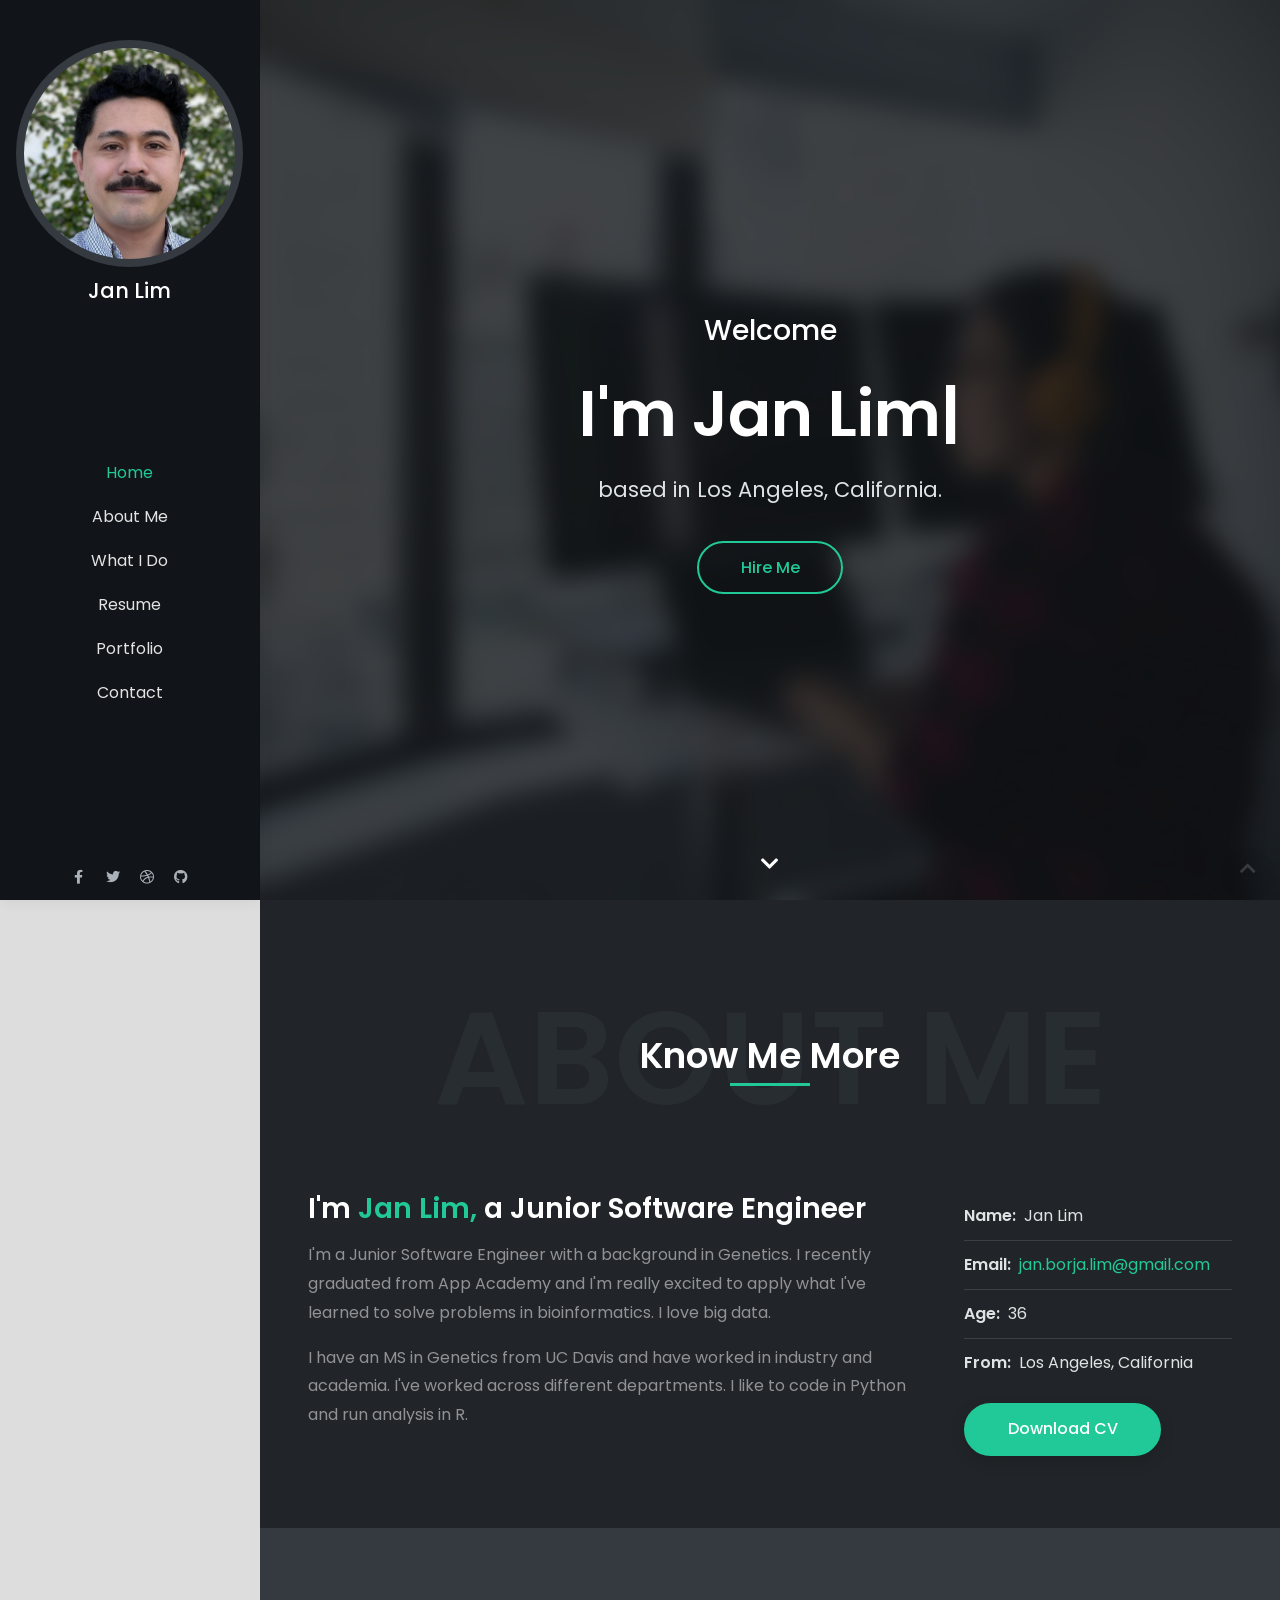
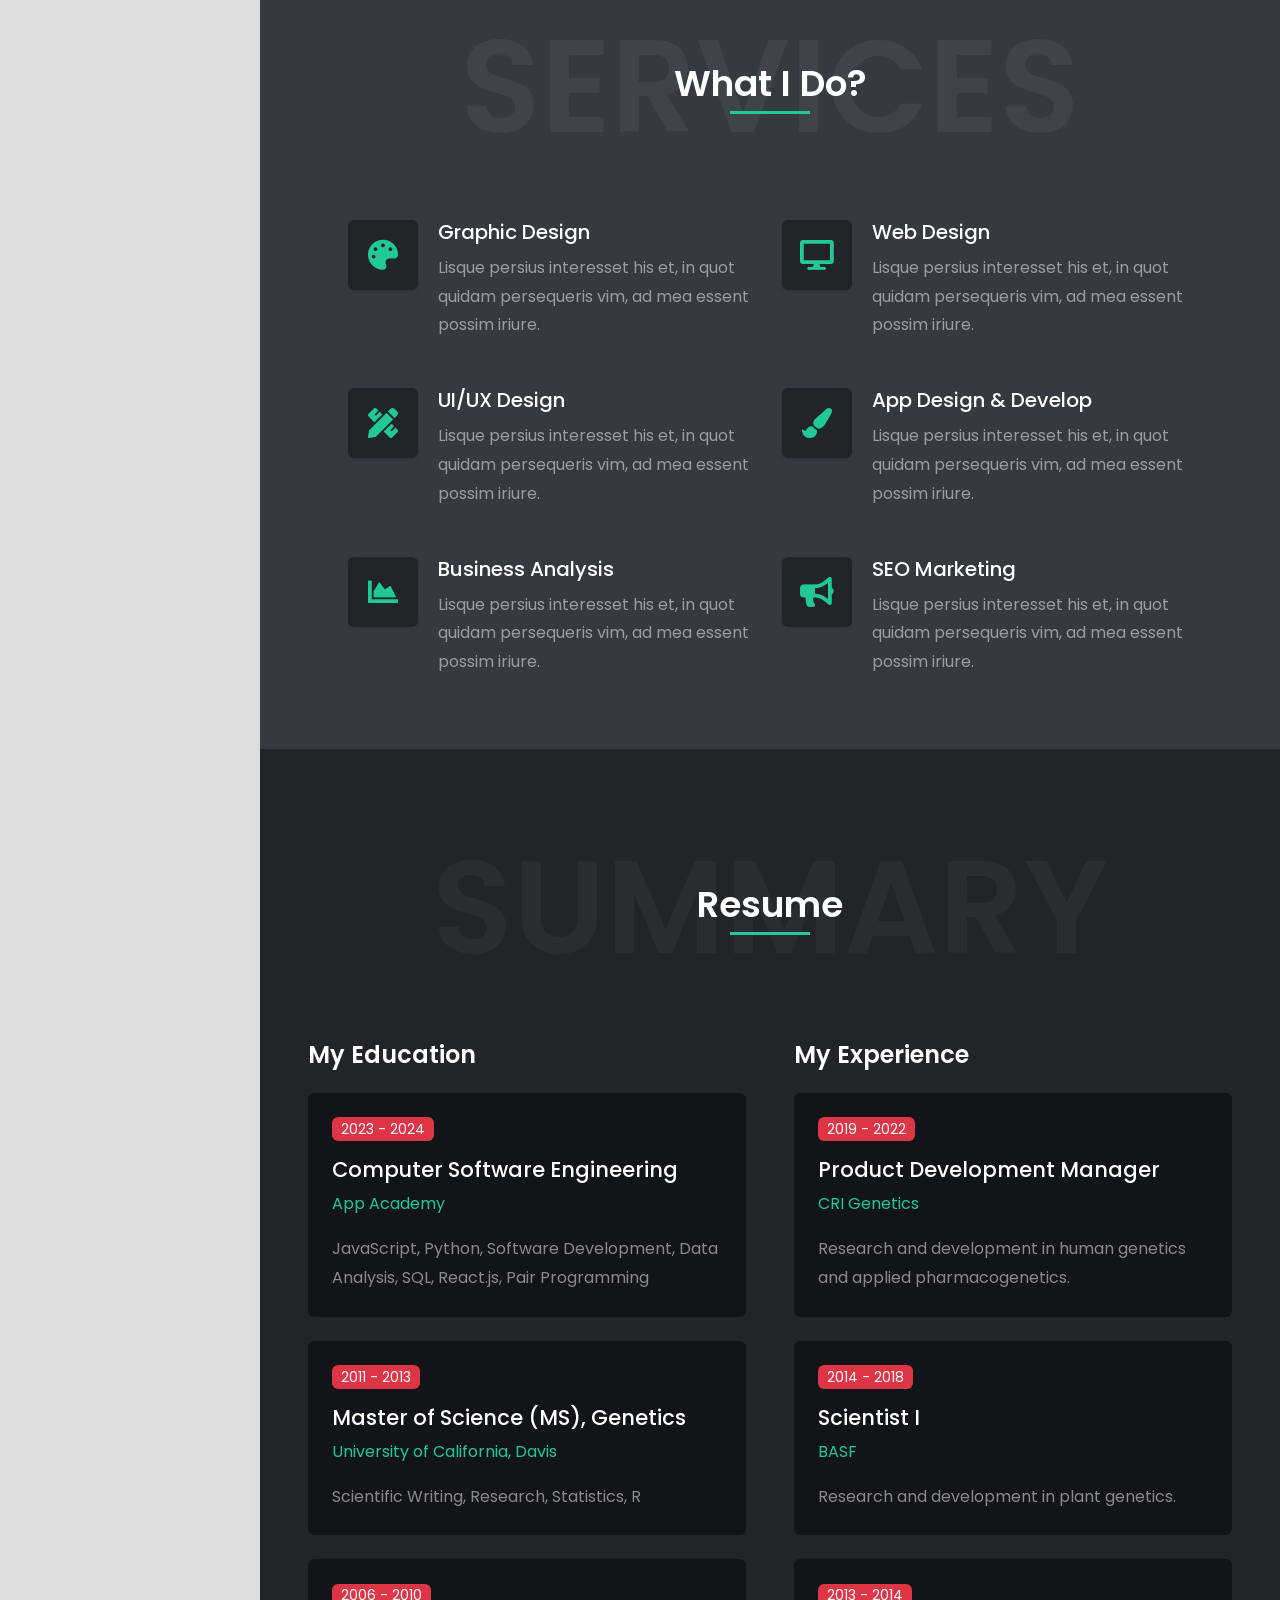
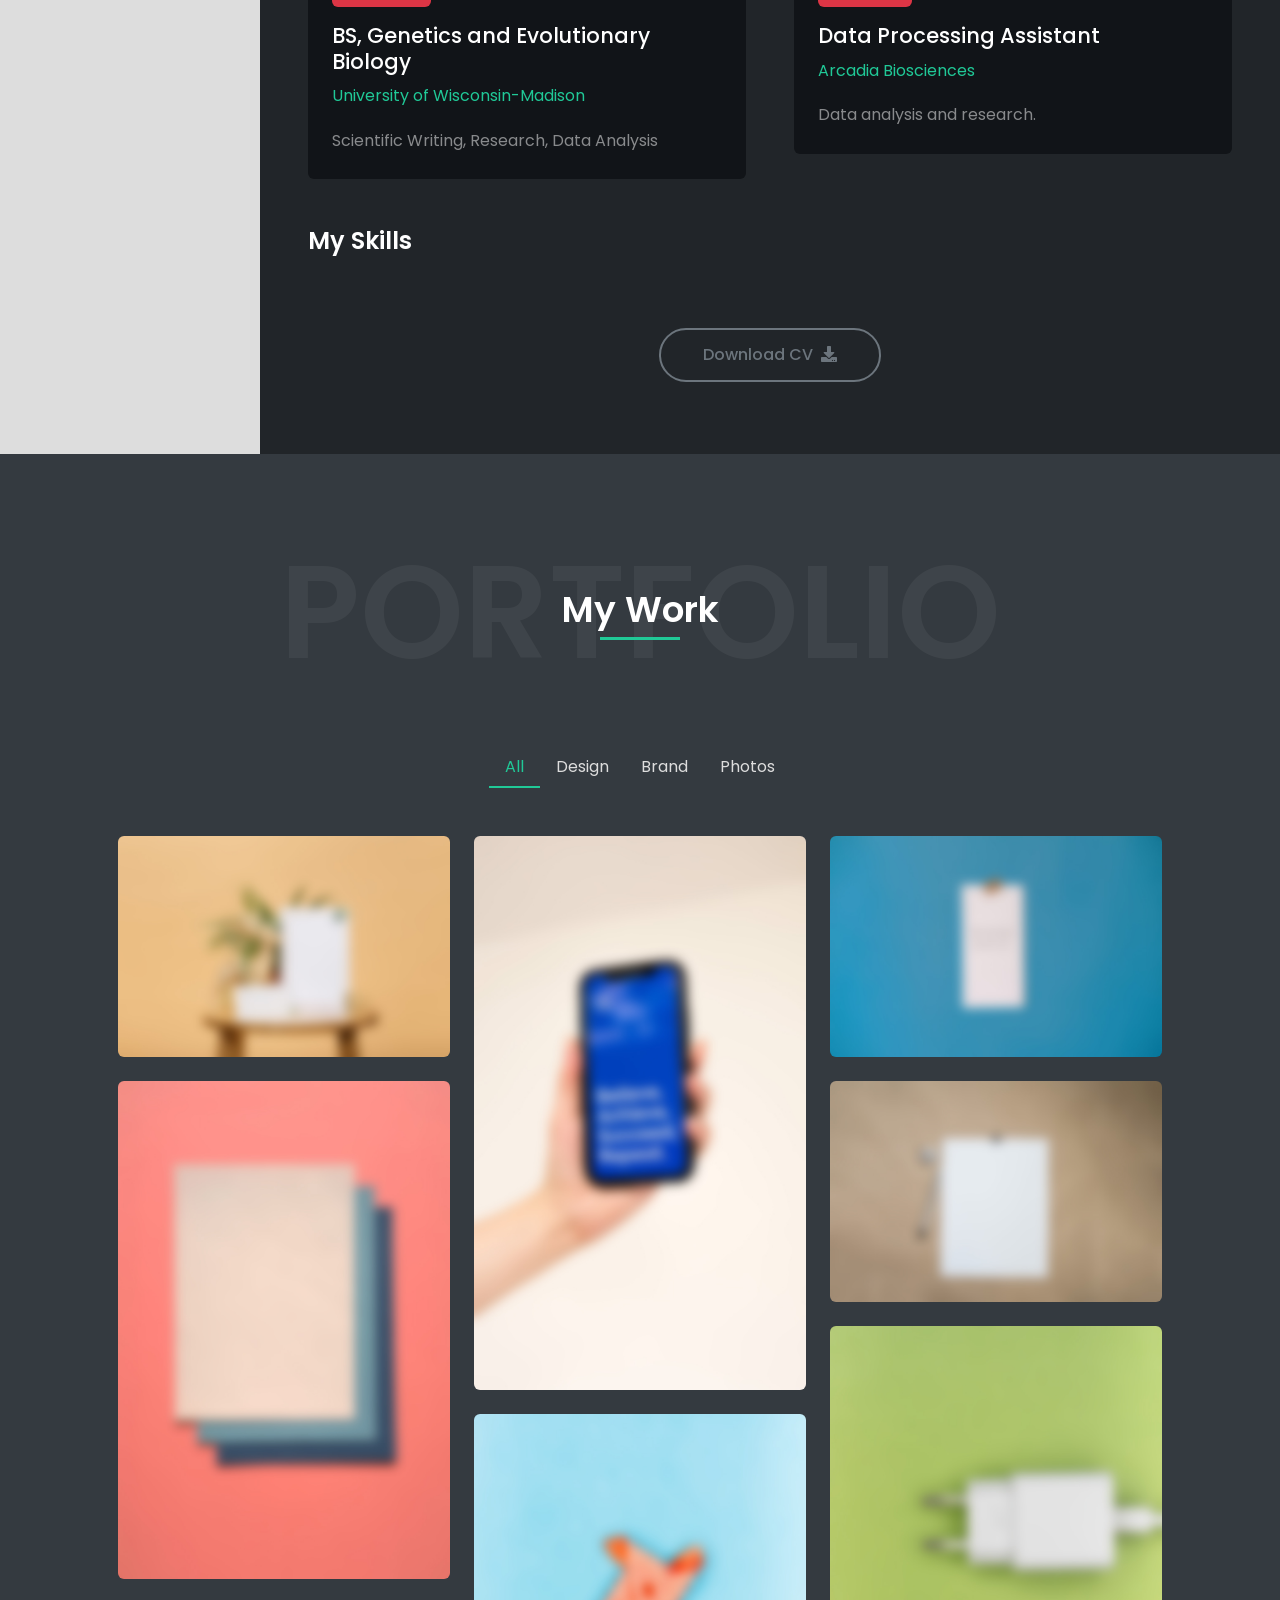
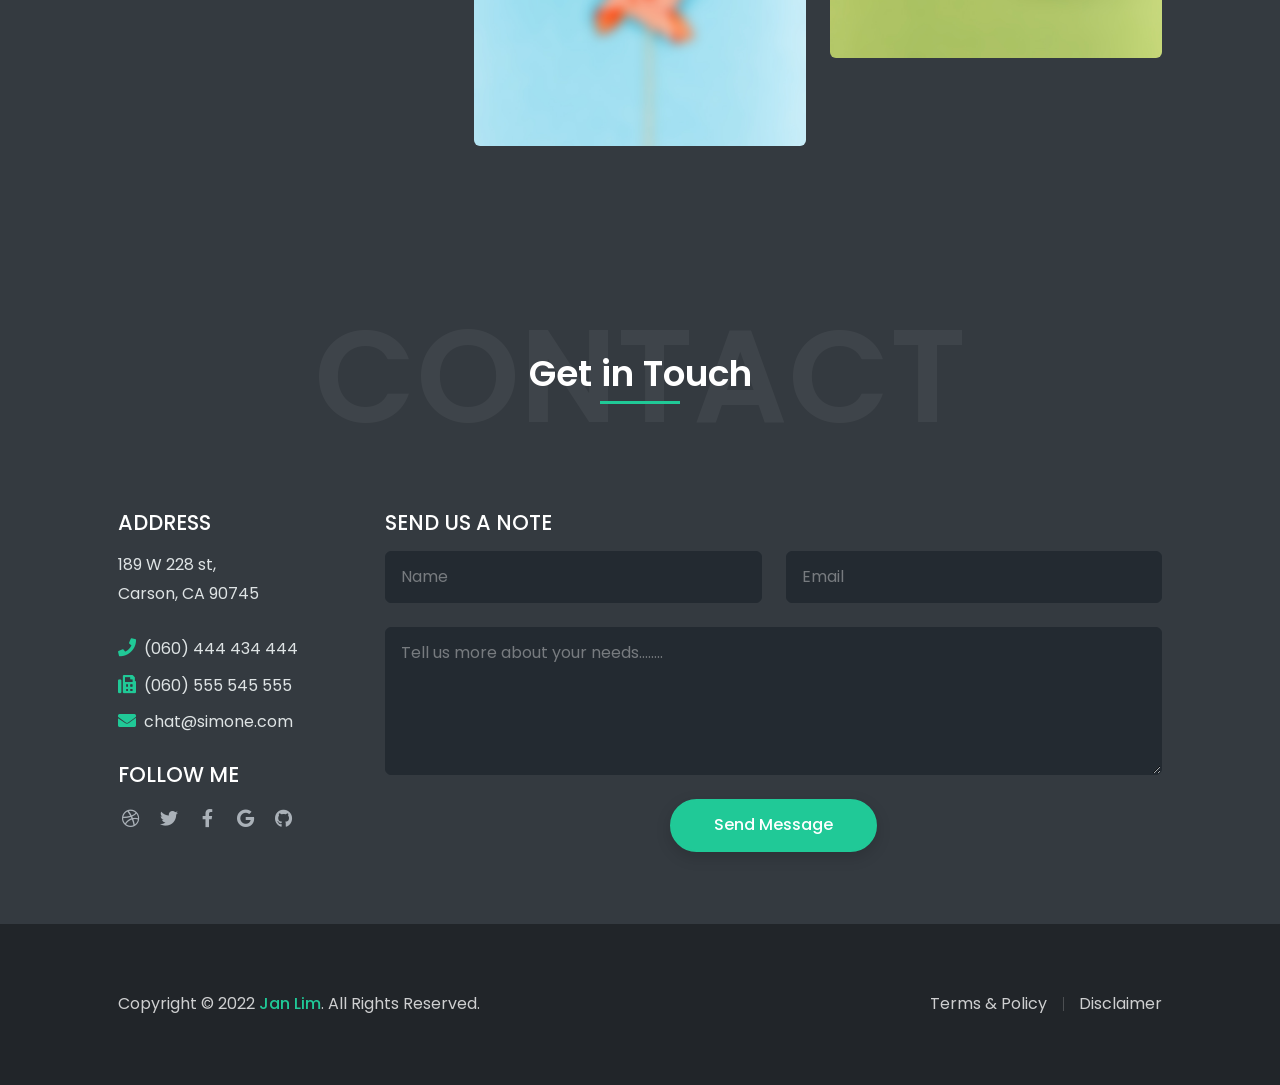
==== commit c25731aa: "added education and resume info" ====
--- a/index-dark.html
+++ b/index-dark.html
@@ -5,9 +5,9 @@
 <meta http-equiv="X-UA-Compatible" content="IE=edge">
 <meta name="viewport" content="width=device-width, initial-scale=1">
 <link href="images/favicon.png" rel="icon" />
-<title>Simone - Personal Portfolio Template</title>
-<meta name="description" content="Simone is responsive bootstrap 5 one page personal portfolio html template.">
-<meta name="author" content="harnishdesign.net">
+<title>Jan Lim</title>
+<meta name="description" content="Jan Lim's porfolio website.">
+<meta name="author" content="Jan Lim">
 
 <!-- Web Fonts -->
 <link href="https://fonts.googleapis.com/css2?family=Poppins:ital,wght@0,100;0,200;0,300;0,400;0,500;0,600;0,700;0,800;0,900;1,100;1,200;1,300;1,400;1,500;1,600;1,700;1,800;1,900&display=swap" rel="stylesheet">
@@ -37,27 +37,27 @@
     <div></div>
   </div>
 </div>
-<!-- Preloader End --> 
-
-<!-- Document Wrapper   
+<!-- Preloader End -->
+
+<!-- Document Wrapper
 =============================== -->
-<div id="main-wrapper"> 
+<div id="main-wrapper">
   <!-- Header
   ============================ -->
-  <header id="header" class="sticky-top"> 
+  <header id="header" class="sticky-top">
     <!-- Navbar -->
     <nav class="primary-menu navbar navbar-expand-lg navbar-dark bg-dark border-bottom-0">
-      <div class="container-fluid position-relative h-100 flex-lg-column ps-3 px-lg-3 pt-lg-3 pb-lg-2"> 
-        
-        <!-- Logo --> 
+      <div class="container-fluid position-relative h-100 flex-lg-column ps-3 px-lg-3 pt-lg-3 pb-lg-2">
+
+        <!-- Logo -->
         <a href="index.html" class="mb-lg-auto mt-lg-4">
 			<span class="bg-dark-2 rounded-pill p-2 mb-lg-1 d-none d-lg-inline-block">
 				<img class="img-fluid rounded-pill d-block" src="images/profile.jpg" title="I'm Simone" alt="">
 			</span>
-			<h1 class="text-5 text-white text-center mb-0 d-lg-block">Simone Olivia</h1>
-        </a> 
+			<h1 class="text-5 text-white text-center mb-0 d-lg-block">Jan Lim</h1>
+        </a>
         <!-- Logo End -->
-        
+
         <div id="header-nav" class="collapse navbar-collapse w-100 my-lg-auto">
           <ul class="navbar-nav text-lg-center my-lg-auto py-lg-3">
             <li class="nav-item"><a class="nav-link smooth-scroll active" href="#home">Home</a></li>
@@ -65,7 +65,7 @@
             <li class="nav-item"><a class="nav-link smooth-scroll" href="#services">What I Do</a></li>
             <li class="nav-item"><a class="nav-link smooth-scroll" href="#resume">Resume</a></li>
             <li class="nav-item"><a class="nav-link smooth-scroll" href="#portfolio">Portfolio</a></li>
-            <li class="nav-item"><a class="nav-link smooth-scroll" href="#testimonial">Testimonial</a></li>
+            <!-- <li class="nav-item"><a class="nav-link smooth-scroll" href="#testimonial">Testimonial</a></li> -->
             <li class="nav-item"><a class="nav-link smooth-scroll" href="#contact">Contact</a></li>
           </ul>
         </div>
@@ -78,14 +78,14 @@
         <button class="navbar-toggler" type="button" data-bs-toggle="collapse" data-bs-target="#header-nav"><span></span><span></span><span></span></button>
       </div>
     </nav>
-    <!-- Navbar End --> 
+    <!-- Navbar End -->
   </header>
-  <!-- Header End --> 
-		
+  <!-- Header End -->
+
   <!-- Content
   ============================================= -->
-  <div id="content" role="main"> 
-    
+  <div id="content" role="main">
+
     <!-- Intro
     ============================================= -->
     <section id="home">
@@ -97,10 +97,9 @@
             <div class="row">
               <div class="col-12 text-center">
                 <div class="typed-strings">
-                  <p>I'm Simone Olivia</p>
-                  <p>I'm a Freelancer.</p>
-                  <p>I'm a Photographer.</p>
-                  <p>I'm a Designer.</p>
+                  <p>I'm Jan Lim</p>
+                  <p>I'm a Junior Software Engineer.</p>
+                  <p>I'm a Biologist.</p>
                 </div>
                 <p class="text-7 fw-500 text-white mb-2 mb-md-3">Welcome</p>
                 <h2 class="text-16 fw-600 text-white mb-2 mb-md-3"><span class="typed"></span></h2>
@@ -112,79 +111,73 @@
           <a href="#about" class="scroll-down-arrow text-white smooth-scroll"><span class="animated"><i class="fa fa-chevron-down"></i></span></a> </div>
       </div>
     </section>
-    <!-- Intro end --> 
-    
+    <!-- Intro end -->
+
     <!-- About
     ============================================= -->
     <section id="about" class="section bg-dark-1">
-      <div class="container px-lg-5"> 
+      <div class="container px-lg-5">
         <!-- Heading -->
         <div class="position-relative d-flex text-center mb-5">
           <h2 class="text-24 text-muted opacity-1 text-uppercase fw-600 w-100 mb-0">About Me</h2>
           <p class="text-9 text-white fw-600 position-absolute w-100 align-self-center lh-base mb-0">Know Me More<span class="heading-separator-line border-bottom border-3 border-primary d-block mx-auto"></span> </p>
         </div>
         <!-- Heading end-->
-        
+
         <div class="row gy-5">
           <div class="col-lg-7 col-xl-8 text-center text-lg-start">
-            <h2 class="text-7 text-white fw-600 mb-3">I'm <span class="text-primary">Simone Olivia,</span> a Web Developer</h2>
-            <p class="text-white-50">I help you build brand for your business at an affordable price. Thousands of clients have procured exceptional results while working with our dedicated team. when an unknown printer took a galley of type and scrambled it to make a type specimen book.</p>
-            <p class="text-white-50">Delivering work within time and budget which meets client’s requirements is our moto. Lorem Ipsum has been the industry's standard dummy text ever when an unknown printer took a galley.</p>
+            <h2 class="text-7 text-white fw-600 mb-3">I'm <span class="text-primary">Jan Lim,</span> a Junior Software Engineer</h2>
+            <p class="text-white-50">I'm a Junior Software Engineer with a background in Genetics. I recently graduated from App Academy and I'm really excited to apply what I've learned to solve problems in bioinformatics. I love big data. </p>
+            <p class="text-white-50">I have an MS in Genetics from UC Davis and have worked in industry and academia. I've worked across different departments. I like to code in Python and run analysis in R. </p>
           </div>
           <div class="col-lg-5 col-xl-4">
             <div class="ps-lg-4">
               <ul class="list-style-2 list-style-light text-light">
-                <li><span class="fw-600 me-2">Name:</span>Simone Olivia</li>
-                <li><span class="fw-600 me-2">Email:</span><a href="mailto:chat@simone.com">chat@simone.com</a></li>
-                <li><span class="fw-600 me-2">Age:</span>28</li>
+                <li><span class="fw-600 me-2">Name:</span>Jan Lim</li>
+                <li><span class="fw-600 me-2">Email:</span><a href="mailto:jan.borja.lim@gmail.com">jan.borja.lim@gmail.com</a></li>
+                <li><span class="fw-600 me-2">Age:</span>36</li>
                 <li class="border-0"><span class="fw-600 me-2">From:</span>Los Angeles, California</li>
               </ul>
               <a href="#" class="btn btn-primary rounded-pill">Download CV</a> </div>
           </div>
-        </div>
+        <!-- </div>
         <div class="brands-grid separator-border separator-border-light mt-5">
           <div class="row">
             <div class="col-6 col-md-3">
               <div class="featured-box text-center">
-                <h4 class="text-12 text-white-50 mb-0"><span class="counter" data-from="0" data-to="10">10</span>+</h4>
+                <h4 class="text-12 text-white-50 mb-0"><span class="counter" data-from="0" data-to="15">15</span>+</h4>
                 <p class="text-light mb-0">Years Experiance</p>
               </div>
             </div>
             <div class="col-6 col-md-3">
               <div class="featured-box text-center">
-                <h4 class="text-12 text-white-50 mb-0"><span class="counter" data-from="0" data-to="250">250</span>+</h4>
-                <p class="text-light mb-0">Happy Clients</p>
-              </div>
-            </div>
-            <div class="col-6 col-md-3">
-              <div class="featured-box text-center">
-                <h4 class="text-12 text-white-50 mb-0"><span class="counter" data-from="0" data-to="650">650</span>+</h4>
-                <p class="text-light mb-0">Projects Done</p>
-              </div>
-            </div>
-            <div class="col-6 col-md-3">
+                <h4 class="text-12 text-white-50 mb-0"><span class="counter" data-from="0" data-to="3">3</span></h4>
+                <p class="text-light mb-0">Publications</p>
+              </div>
+            </div> -->
+            <!-- <div class="col-6 col-md-3">
               <div class="featured-box text-center">
                 <h4 class="text-12 text-white-50 mb-0"><span class="counter" data-from="0" data-to="38">20</span></h4>
                 <p class="text-light mb-0">Get Awards</p>
               </div>
-            </div>
+            </div> -->
           </div>
         </div>
       </div>
     </section>
-    <!-- About end --> 
-    
+    <!-- About end -->
+
     <!-- Services
     ============================================= -->
     <section id="services" class="section bg-dark-2">
-      <div class="container px-lg-5"> 
+      <div class="container px-lg-5">
         <!-- Heading -->
         <div class="position-relative d-flex text-center mb-5">
           <h2 class="text-24 text-white-50 opacity-1 text-uppercase fw-600 w-100 mb-0">Services</h2>
           <p class="text-9 text-white fw-600 position-absolute w-100 align-self-center lh-base mb-0">What I Do?<span class="heading-separator-line border-bottom border-3 border-primary d-block mx-auto"></span> </p>
         </div>
         <!-- Heading end-->
-        
+
         <div class="row">
           <div class="col-lg-11 mx-auto">
             <div class="row">
@@ -235,70 +228,70 @@
         </div>
       </div>
     </section>
-    <!-- Services end --> 
-    
+    <!-- Services end -->
+
     <!-- Resume
     ============================================= -->
     <section id="resume" class="section bg-dark-1">
-      <div class="container px-lg-5"> 
+      <div class="container px-lg-5">
         <!-- Heading -->
         <div class="position-relative d-flex text-center mb-5">
           <h2 class="text-24 text-muted opacity-1 text-uppercase fw-600 w-100 mb-0">Summary</h2>
           <p class="text-9 text-white fw-600 position-absolute w-100 align-self-center lh-base mb-0">Resume<span class="heading-separator-line border-bottom border-3 border-primary d-block mx-auto"></span> </p>
         </div>
         <!-- Heading end-->
-        
-        <div class="row gx-5"> 
+
+        <div class="row gx-5">
           <!-- My Education -->
           <div class="col-md-6">
             <h2 class="text-6 text-white fw-600 mb-4">My Education</h2>
             <div class="bg-dark rounded p-4 mb-4">
-              <p class="badge bg-danger text-2 fw-400">2000 - 2004</p>
-              <h3 class="text-5 text-white">Computer Science</h3>
-              <p class="text-primary">International University</p>
-              <p class="text-white-50 mb-0">Lisque persius interesset his et, in quot quidam persequeris vim, ad mea essent possim iriure.</p>
+              <p class="badge bg-danger text-2 fw-400">2023 - 2024</p>
+              <h3 class="text-5 text-white">Computer Software Engineering</h3>
+              <p class="text-primary">App Academy</p>
+              <p class="text-white-50 mb-0">JavaScript, Python, Software Development, Data Analysis, SQL, React.js, Pair Programming</p>
             </div>
             <div class="bg-dark rounded p-4 mb-4">
-              <p class="badge bg-danger text-2 fw-400">2005 - 2008</p>
-              <h3 class="text-5 text-white">Bachelor Degree</h3>
-              <p class="text-primary">University of California</p>
-              <p class="text-white-50 mb-0">Lisque persius interesset his et, in quot quidam persequeris vim, ad mea essent possim iriure.</p>
+              <p class="badge bg-danger text-2 fw-400">2011 - 2013</p>
+              <h3 class="text-5 text-white">Master of Science (MS), Genetics</h3>
+              <p class="text-primary">University of California, Davis</p>
+              <p class="text-white-50 mb-0">Scientific Writing, Research, Statistics, R</p>
             </div>
             <div class="bg-dark rounded p-4 mb-4">
-              <p class="badge bg-danger text-2 fw-400">2009 - 2012</p>
-              <h3 class="text-5 text-white">Master Degree</h3>
-              <p class="text-primary">Harvard University</p>
-              <p class="text-white-50 mb-0">Lisque persius interesset his et, in quot quidam persequeris vim, ad mea essent possim iriure.</p>
-            </div>
-          </div>
-          
+              <p class="badge bg-danger text-2 fw-400">2006 - 2010</p>
+              <h3 class="text-5 text-white">BS, Genetics and Evolutionary Biology</h3>
+              <p class="text-primary">University of Wisconsin-Madison</p>
+              <p class="text-white-50 mb-0">Scientific Writing, Research, Data Analysis</p>
+            </div>
+          </div>
+
           <!-- My Experience -->
           <div class="col-md-6">
             <h2 class="text-6 text-white fw-600 mb-4">My Experience</h2>
             <div class="bg-dark rounded p-4 mb-4">
-              <p class="badge bg-danger text-2 fw-400">2012 - 2013</p>
-              <h3 class="text-5 text-white">Jr. UI UX Designer</h3>
-              <p class="text-primary">Themeforest</p>
-              <p class="text-white-50 mb-0">Lisque persius interesset his et, in quot quidam persequeris vim, ad mea essent possim iriure.</p>
+              <p class="badge bg-danger text-2 fw-400">2019 - 2022</p>
+              <h3 class="text-5 text-white">Product Development Manager</h3>
+              <p class="text-primary">CRI Genetics</p>
+              <p class="text-white-50 mb-0">Research and development in human genetics and applied pharmacogenetics.</p>
             </div>
             <div class="bg-dark rounded p-4 mb-4">
-              <p class="badge bg-danger text-2 fw-400">2014 - 2016</p>
-              <h3 class="text-5 text-white">Jr. Product Designer</h3>
-              <p class="text-primary">Dribbble</p>
-              <p class="text-white-50 mb-0">Lisque persius interesset his et, in quot quidam persequeris vim, ad mea essent possim iriure.</p>
+              <p class="badge bg-danger text-2 fw-400">2014 - 2018</p>
+              <h3 class="text-5 text-white">Scientist I</h3>
+              <p class="text-primary">BASF</p>
+              <p class="text-white-50 mb-0">Research and development in plant genetics.</p>
             </div>
             <div class="bg-dark rounded p-4 mb-4">
-              <p class="badge bg-danger text-2 fw-400">2017 - 2019</p>
-              <h3 class="text-5 text-white">Product Designer</h3>
-              <p class="text-primary">Adobe</p>
-              <p class="text-white-50 mb-0">Lisque persius interesset his et, in quot quidam persequeris vim, ad mea essent possim iriure.</p>
+              <p class="badge bg-danger text-2 fw-400">2013 - 2014</p>
+              <h3 class="text-5 text-white">Data Processing Assistant</h3>
+              <p class="text-primary">Arcadia Biosciences</p>
+              <p class="text-white-50 mb-0">Data analysis and research.</p>
             </div>
           </div>
         </div>
         <!-- My Skills -->
 		<h2 class="text-6 text-white fw-600 mt-4 mb-4">My Skills</h2>
         <div class="row gx-5">
-          <div class="col-md-6">
+          <!-- <div class="col-md-6">
             <p class="text-light fw-500 text-start mb-2">Web Design <span class="float-end">65%</span></p>
             <div class="progress progress-sm bg-dark mb-4">
               <div class="progress-bar" role="progressbar" style="width: 65%" aria-valuenow="65" aria-valuemin="0" aria-valuemax="100"></div>
@@ -324,25 +317,25 @@
             <p class="text-light fw-500 text-start mb-2">Bootstrap <span class="float-end">99%</span></p>
             <div class="progress progress-sm bg-dark mb-4">
               <div class="progress-bar" role="progressbar" style="width: 99%" aria-valuenow="99" aria-valuemin="0" aria-valuemax="100"></div>
-            </div>
+            </div> -->
           </div>
         </div>
         <div class="text-center mt-5"><a href="#" class="btn btn-outline-secondary rounded-pill shadow-none">Download CV <span class="ms-1"><i class="fas fa-download"></i></span></a></div>
       </div>
     </section>
-    <!-- Resume end --> 
-    
+    <!-- Resume end -->
+
     <!-- Portfolio
     ============================================= -->
     <section id="portfolio" class="section bg-dark-2">
-      <div class="container px-lg-5"> 
+      <div class="container px-lg-5">
         <!-- Heading -->
         <div class="position-relative d-flex text-center mb-5">
           <h2 class="text-24 text-white-50 opacity-1 text-uppercase fw-600 w-100 mb-0">Portfolio</h2>
           <p class="text-9 text-white fw-600 position-absolute w-100 align-self-center lh-base mb-0">My Work<span class="heading-separator-line border-bottom border-3 border-primary d-block mx-auto"></span> </p>
         </div>
-        <!-- Heading end--> 
-        
+        <!-- Heading end-->
+
         <!-- Filter Menu -->
         <ul class="portfolio-menu nav nav-tabs nav-light justify-content-center border-bottom-0 mb-5">
           <li class="nav-item"> <a data-filter="*" class="nav-link active" href="">All</a></li>
@@ -434,26 +427,28 @@
         </div>
       </div>
     </section>
-    <!-- Portfolio end --> 
-    
+    <!-- Portfolio end -->
+
     <!-- Testimonial
     ============================================= -->
-    <section id="testimonial" class="section bg-dark-1">
-      <div class="container px-lg-5"> 
+    <!-- <section id="testimonial" class="section bg-dark-1">
+      <div class="container px-lg-5"> -->
         <!-- Heading -->
-        <div class="position-relative d-flex text-center mb-5">
+        <!-- <div class="position-relative d-flex text-center mb-5">
           <h2 class="text-24 text-muted opacity-1 text-uppercase fw-600 w-100 mb-0">Testimonial</h2>
-          <p class="text-9 text-white fw-600 position-absolute w-100 align-self-center lh-base mb-0">Client Speak<span class="heading-separator-line border-bottom border-3 border-primary d-block mx-auto"></span> </p>
-        </div>
+          <p class="text-9 text-white fw-600 position-absolute w-100 align-self-center lh-base mb-0">Recommendations<span class="heading-separator-line border-bottom border-3 border-primary d-block mx-auto"></span> </p>
+        </div> -->
         <!-- Heading end-->
-        
-        <div class="owl-carousel owl-light owl-theme" data-loop="true" data-nav="false" data-autoplay="false" data-margin="25" data-stagepadding="0" data-slideby="1" data-items-xs="1" data-items-sm="1" data-items-md="1" data-items-lg="2">
+
+        <!-- <div class="owl-carousel owl-light owl-theme" data-loop="true" data-nav="false" data-autoplay="false" data-margin="25" data-stagepadding="0" data-slideby="1" data-items-xs="1" data-items-sm="1" data-items-md="1" data-items-lg="2">
           <div class="item">
             <div class="bg-dark rounded p-5">
               <div class="d-flex align-items-center mt-auto mb-4"> <img class="img-fluid rounded-circle d-inline-block w-auto" src="images/testimonial/client-sm-3.jpg" alt="">
-                <p class="ms-3 mb-0"><strong class="d-block text-white fw-600">Dennis Jacques</strong> <span class="text-white-50 fw-500">User from USA</span></p>
-              </div>
-              <p class="text-light mb-4">“Only trying it out since a few days. But up to now excellent. Seems to work flawlessly. priced simply dummy text of the printing and typesetting industry.”</p>
+                <p class="ms-3 mb-0"><strong class="d-block text-white fw-600">Maxim Glotov</strong> <span class="text-white-50 fw-500">User from USA</span></p>
+              </div>
+              <p class="text-light mb-4">“I am pleased to recommend Jan, with whom I had the pleasure of working at CRI Genetics. As a dedicated and effective manager, he consistently contributed to the team success with strategic thinking, a strong work ethic, and a positive attitude that motivated everyone around him.
+                Jan played a key role in driving initiatives, streamlining processes, and fostering collaboration across teams. His leadership not only enhanced productivity but also created an environment where people felt valued and empowered.
+                Beyond professional skills, Jan is simply a great person to work with—reliable, supportive, and always ready to tackle challenges. I have no doubt that he will be an asset to any organization.”</p>
               <span class="text-2"> <i class="fas fa-star text-warning"></i> <i class="fas fa-star text-warning"></i> <i class="fas fa-star text-warning"></i> <i class="fas fa-star text-warning"></i> <i class="fas fa-star text-warning"></i> </span> </div>
           </div>
           <div class="item">
@@ -481,10 +476,10 @@
               <span class="text-2"> <i class="fas fa-star text-warning"></i> <i class="fas fa-star text-warning"></i> <i class="fas fa-star text-warning"></i> <i class="fas fa-star text-warning"></i> <i class="fas fa-star text-warning"></i> </span> </div>
           </div>
         </div>
-      </div>
+      </div> -->
     </section>
-    <!-- Testimonial end --> 
-    
+    <!-- Testimonial end -->
+
     <!-- Contact Me
     ============================================= -->
     <section id="contact" class="section bg-dark-2">
@@ -498,9 +493,8 @@
         <div class="row gy-5">
           <div class="col-md-4 col-xl-3 order-1 order-md-0 text-center text-md-start">
             <h2 class="mb-3 text-5 text-white text-uppercase">Address</h2>
-            <p class="text-3 text-light mb-4">4th Floor, Plot No.22,<br>
-              145 Murphy Canyon Rd.<br>
-              San Diego CA 2028 </p>
+            <p class="text-3 text-light mb-4">189 W 228 st, <br>
+              Carson, CA 90745 </p>
             <p class="text-3 text-light mb-1"><span class="text-primary text-4 me-2"><i class="fas fa-phone"></i></span>(060) 444 434 444</p>
             <p class="text-3 text-light mb-1"><span class="text-primary text-4 me-2"><i class="fas fa-fax"></i></span>(060) 555 545 555</p>
             <p class="text-3 text-light mb-4"><span class="text-primary text-4 me-2"><i class="fas fa-envelope"></i></span>chat@simone.com</p>
@@ -535,18 +529,18 @@
         </div>
       </div>
     </section>
-    <!-- Contact Me end --> 
-    
+    <!-- Contact Me end -->
+
   </div>
-  <!-- Content end --> 
-  
+  <!-- Content end -->
+
   <!-- Footer
   ============================================= -->
   <footer id="footer" class="section footer-dark bg-dark-1">
     <div class="container px-lg-5">
       <div class="row">
         <div class="col-lg-6 text-center text-lg-start">
-          <p class="mb-3 mb-lg-0">Copyright © 2022 <a href="#" class="fw-500">Simone</a>. All Rights Reserved.</p>
+          <p class="mb-3 mb-lg-0">Copyright © 2022 <a href="#" class="fw-500">Jan Lim</a>. All Rights Reserved.</p>
         </div>
         <div class="col-lg-6">
           <ul class="nav nav-separator nav-separator-light justify-content-center justify-content-lg-end">
@@ -557,14 +551,14 @@
       </div>
     </div>
   </footer>
-  <!-- Footer end --> 
-  
+  <!-- Footer end -->
+
 </div>
-<!-- Document Wrapper end --> 
+<!-- Document Wrapper end -->
 
 <!-- Back to Top
-============================================= --> 
-<a id="back-to-top" class="rounded-circle" data-bs-toggle="tooltip" title="Back to Top" href="javascript:void(0)"><i class="fa fa-chevron-up"></i></a> 
+============================================= -->
+<a id="back-to-top" class="rounded-circle" data-bs-toggle="tooltip" title="Back to Top" href="javascript:void(0)"><i class="fa fa-chevron-up"></i></a>
 
 <!-- Terms & Policy Modal
 ================================== -->
@@ -600,7 +594,7 @@
     </div>
   </div>
 </div>
-<!-- Terms & Policy Modal End --> 
+<!-- Terms & Policy Modal End -->
 
 <!-- Disclaimer Modal
 ================================== -->
@@ -626,30 +620,30 @@
     </div>
   </div>
 </div>
-<!-- Disclaimer Modal End --> 
-
-<!-- JavaScript --> 
-<script src="vendor/jquery/jquery.min.js"></script> 
-<script src="vendor/bootstrap/js/bootstrap.bundle.min.js"></script> 
-<!-- Easing --> 
-<script src="vendor/jquery.easing/jquery.easing.min.js"></script> 
-<!-- Appear --> 
-<script src="vendor/jquery.appear/jquery.appear.min.js"></script> 
-<!-- Images Loaded --> 
-<script src="vendor/imagesloaded/imagesloaded.pkgd.min.js"></script> 
-<!-- Counter --> 
-<script src="vendor/jquery.countTo/jquery.countTo.min.js"></script> 
-<!-- Parallax Bg --> 
-<script src="vendor/parallaxie/parallaxie.min.js"></script> 
-<!-- Typed --> 
-<script src="vendor/typed/typed.min.js"></script> 
-<!-- Owl Carousel --> 
-<script src="vendor/owl.carousel/owl.carousel.min.js"></script> 
-<!-- isotope Portfolio Filter --> 
-<script src="vendor/isotope/isotope.pkgd.min.js"></script> 
-<!-- Magnific Popup --> 
-<script src="vendor/magnific-popup/jquery.magnific-popup.min.js"></script> 
-<!-- Custom Script --> 
+<!-- Disclaimer Modal End -->
+
+<!-- JavaScript -->
+<script src="vendor/jquery/jquery.min.js"></script>
+<script src="vendor/bootstrap/js/bootstrap.bundle.min.js"></script>
+<!-- Easing -->
+<script src="vendor/jquery.easing/jquery.easing.min.js"></script>
+<!-- Appear -->
+<script src="vendor/jquery.appear/jquery.appear.min.js"></script>
+<!-- Images Loaded -->
+<script src="vendor/imagesloaded/imagesloaded.pkgd.min.js"></script>
+<!-- Counter -->
+<script src="vendor/jquery.countTo/jquery.countTo.min.js"></script>
+<!-- Parallax Bg -->
+<script src="vendor/parallaxie/parallaxie.min.js"></script>
+<!-- Typed -->
+<script src="vendor/typed/typed.min.js"></script>
+<!-- Owl Carousel -->
+<script src="vendor/owl.carousel/owl.carousel.min.js"></script>
+<!-- isotope Portfolio Filter -->
+<script src="vendor/isotope/isotope.pkgd.min.js"></script>
+<!-- Magnific Popup -->
+<script src="vendor/magnific-popup/jquery.magnific-popup.min.js"></script>
+<!-- Custom Script -->
 <script src="js/theme.js"></script>
 </body>
-</html>+</html>
